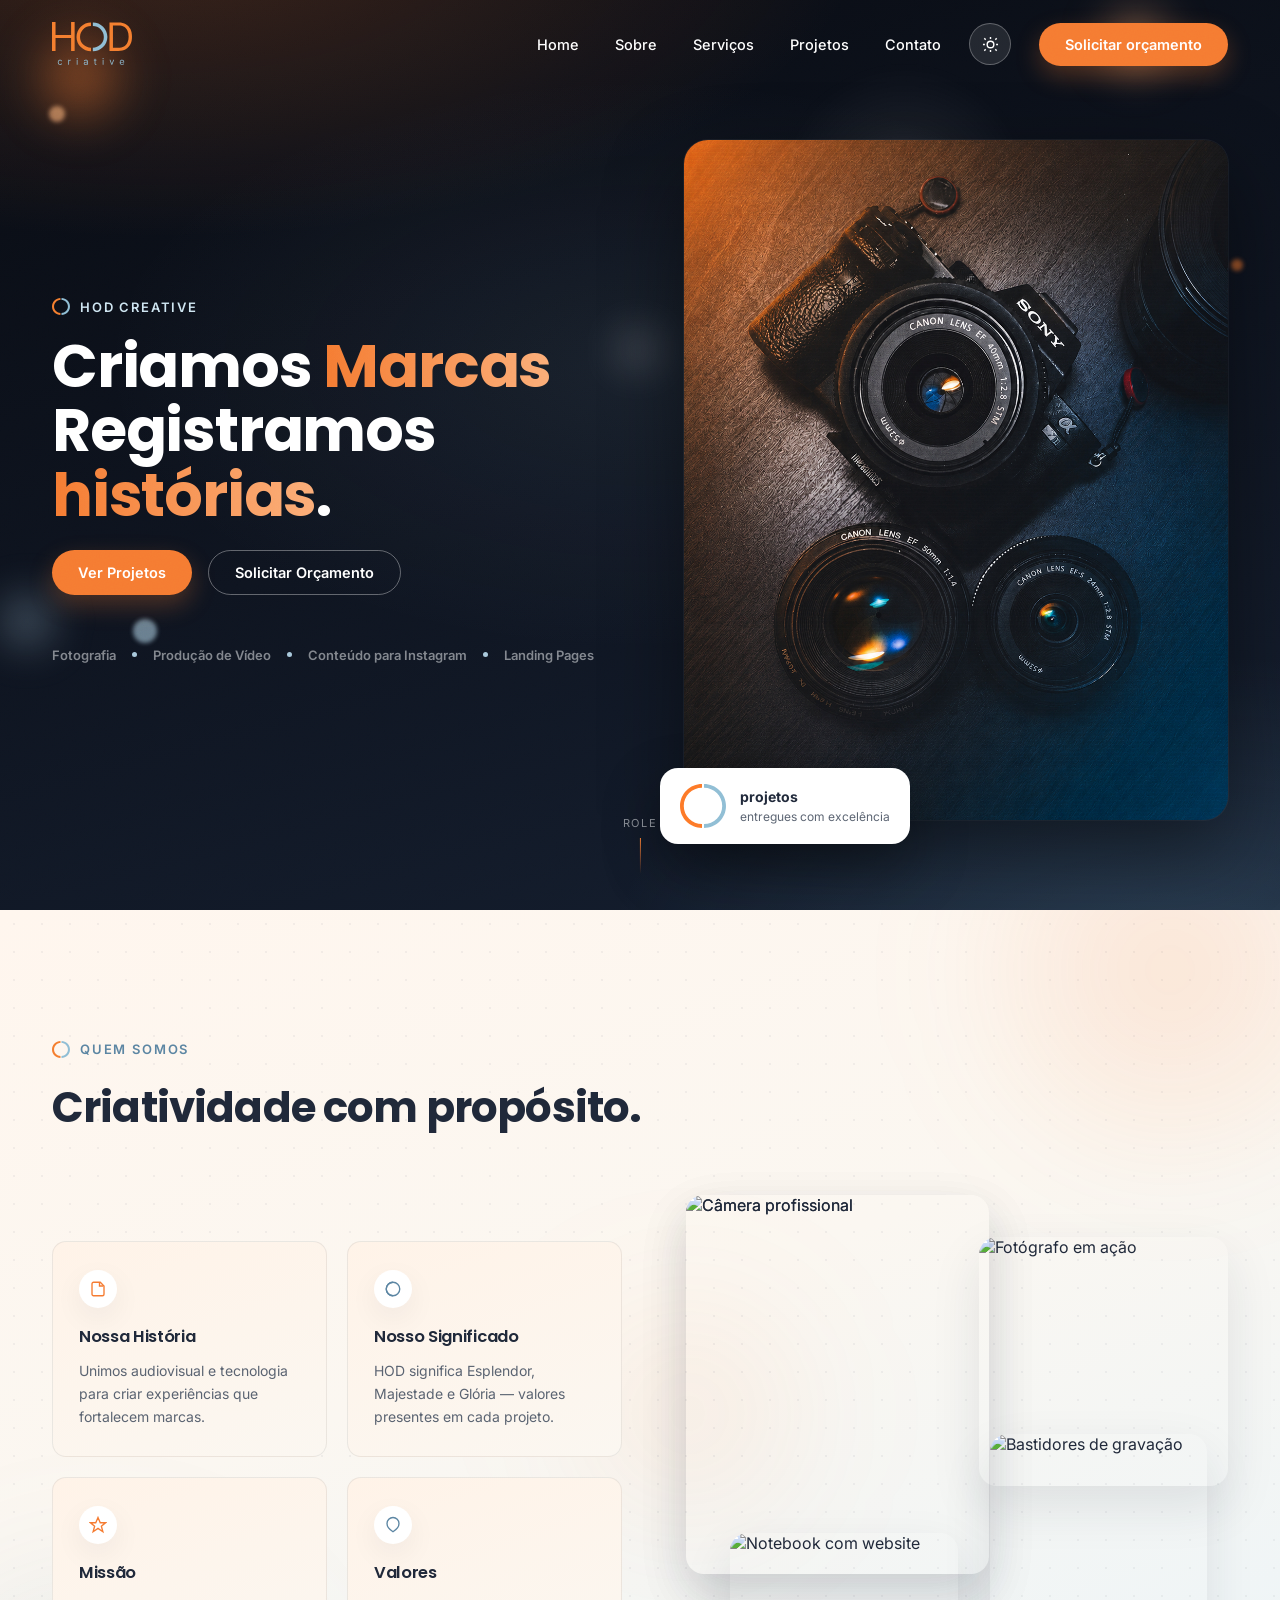
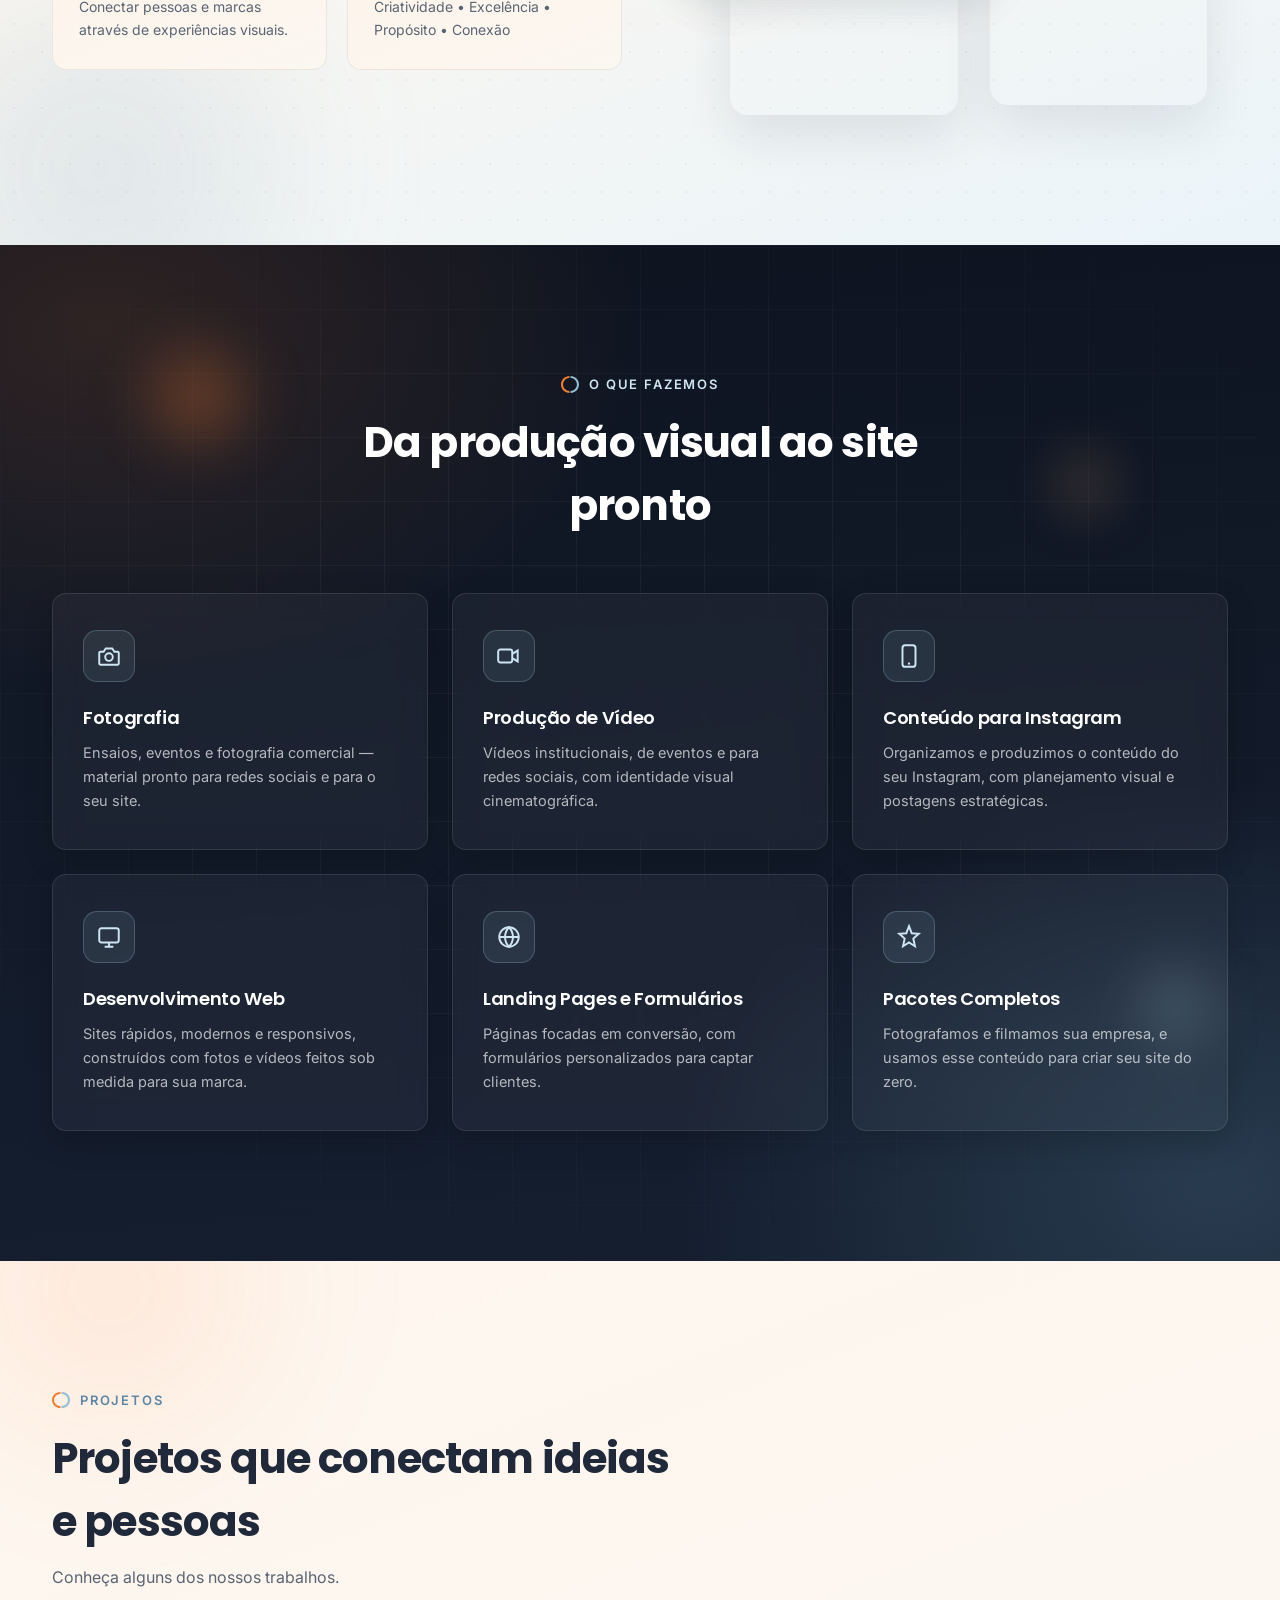
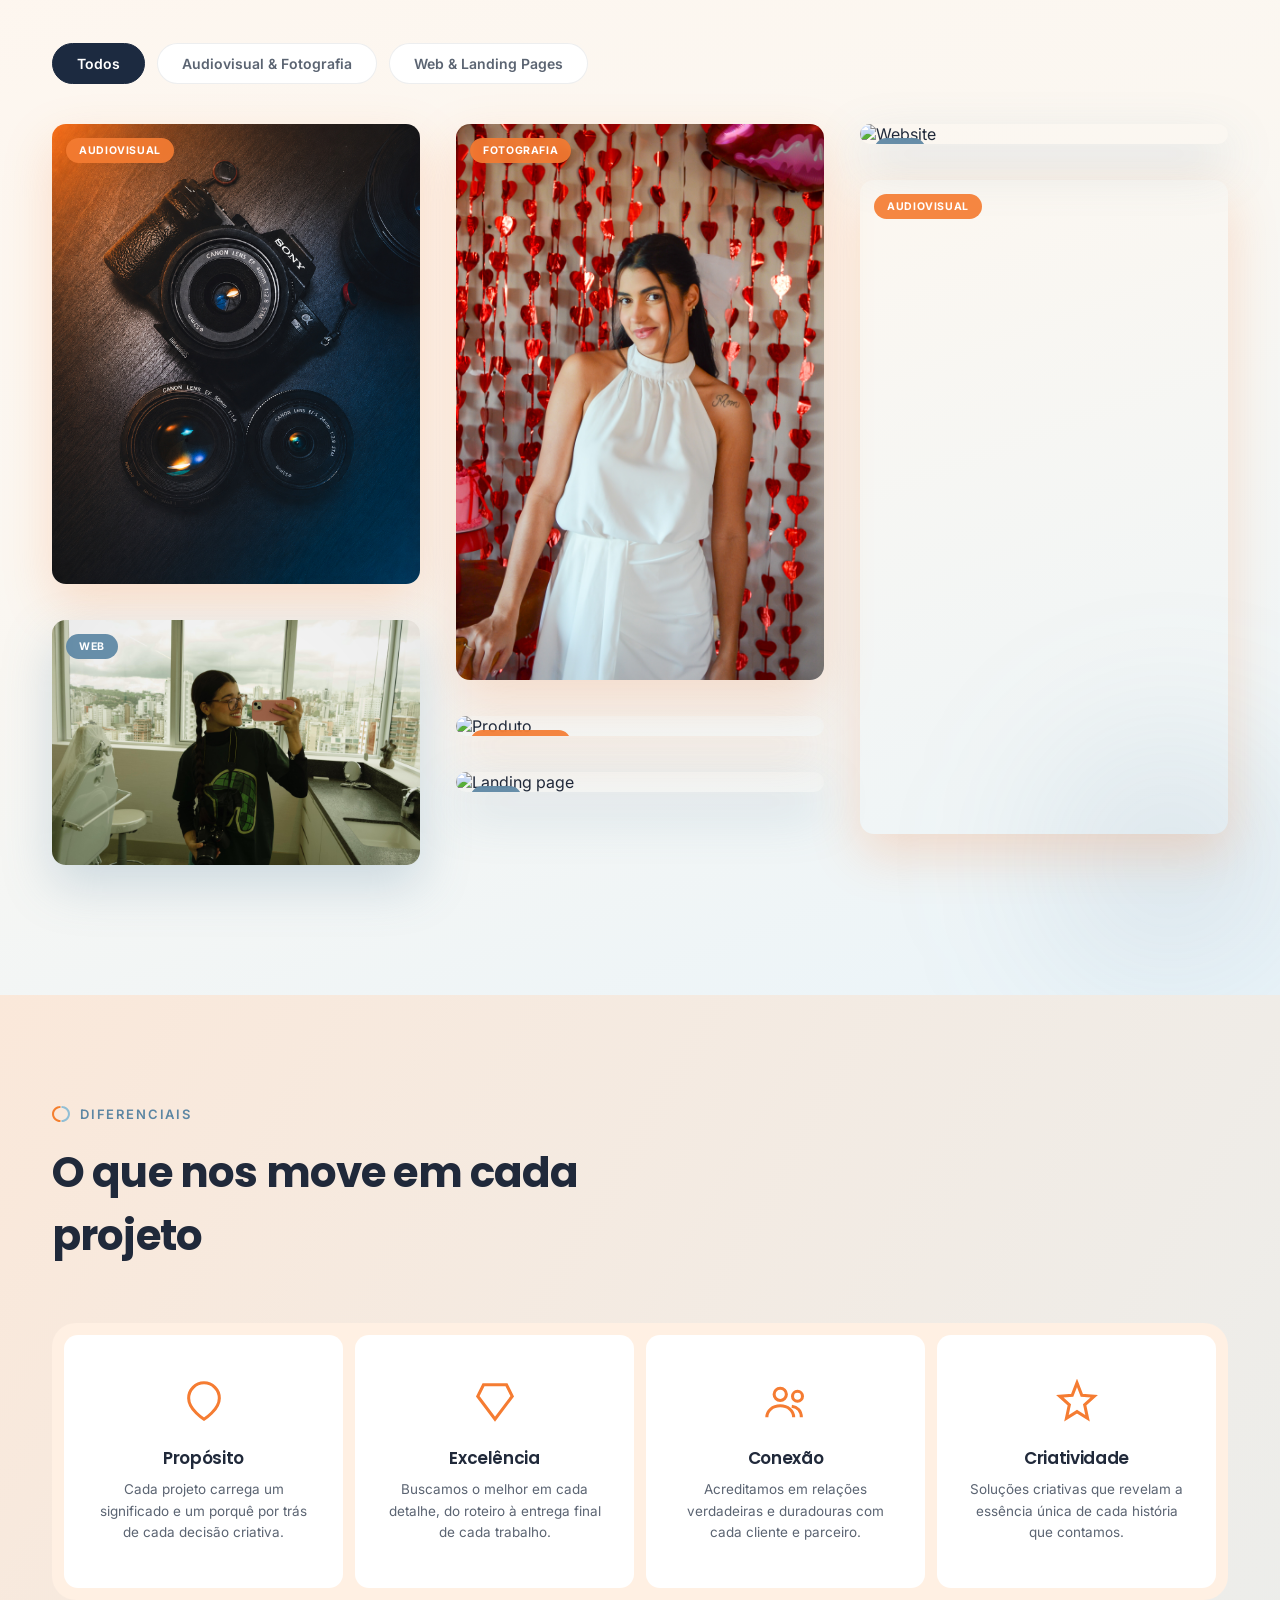
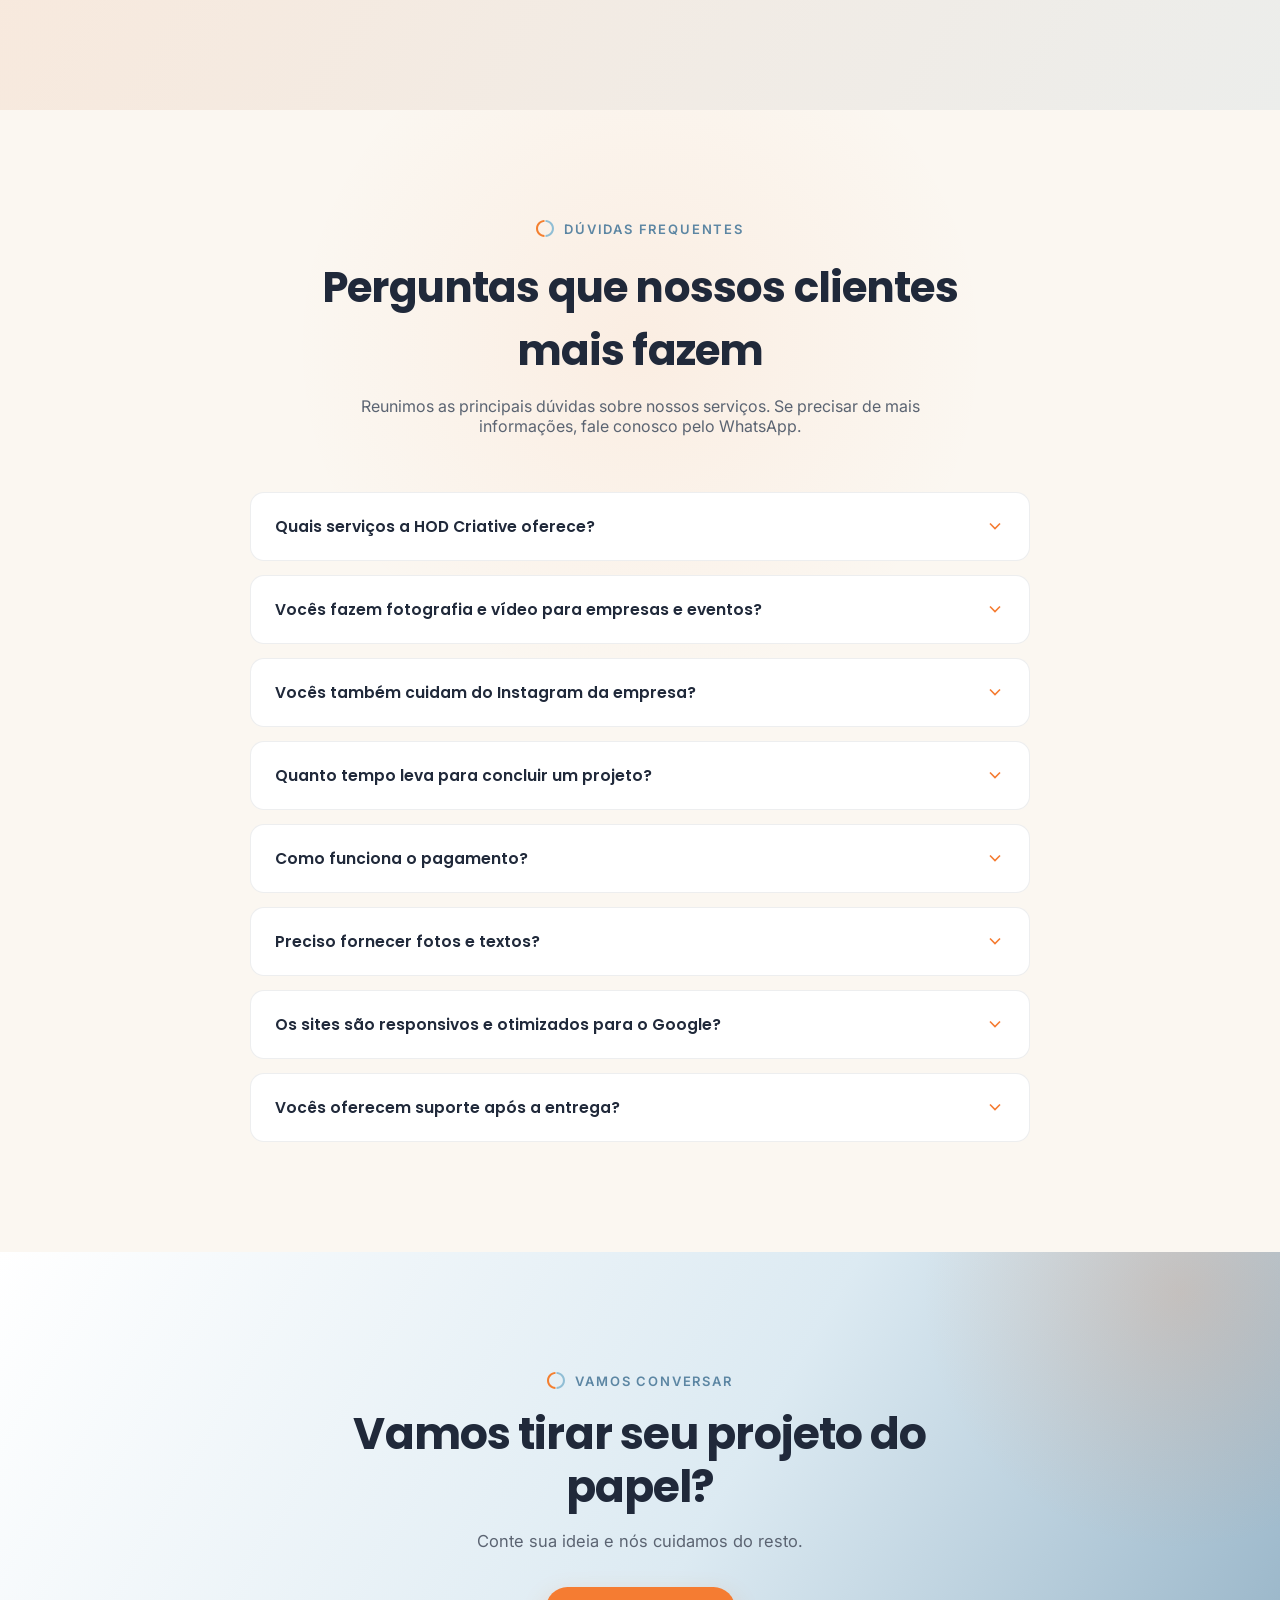
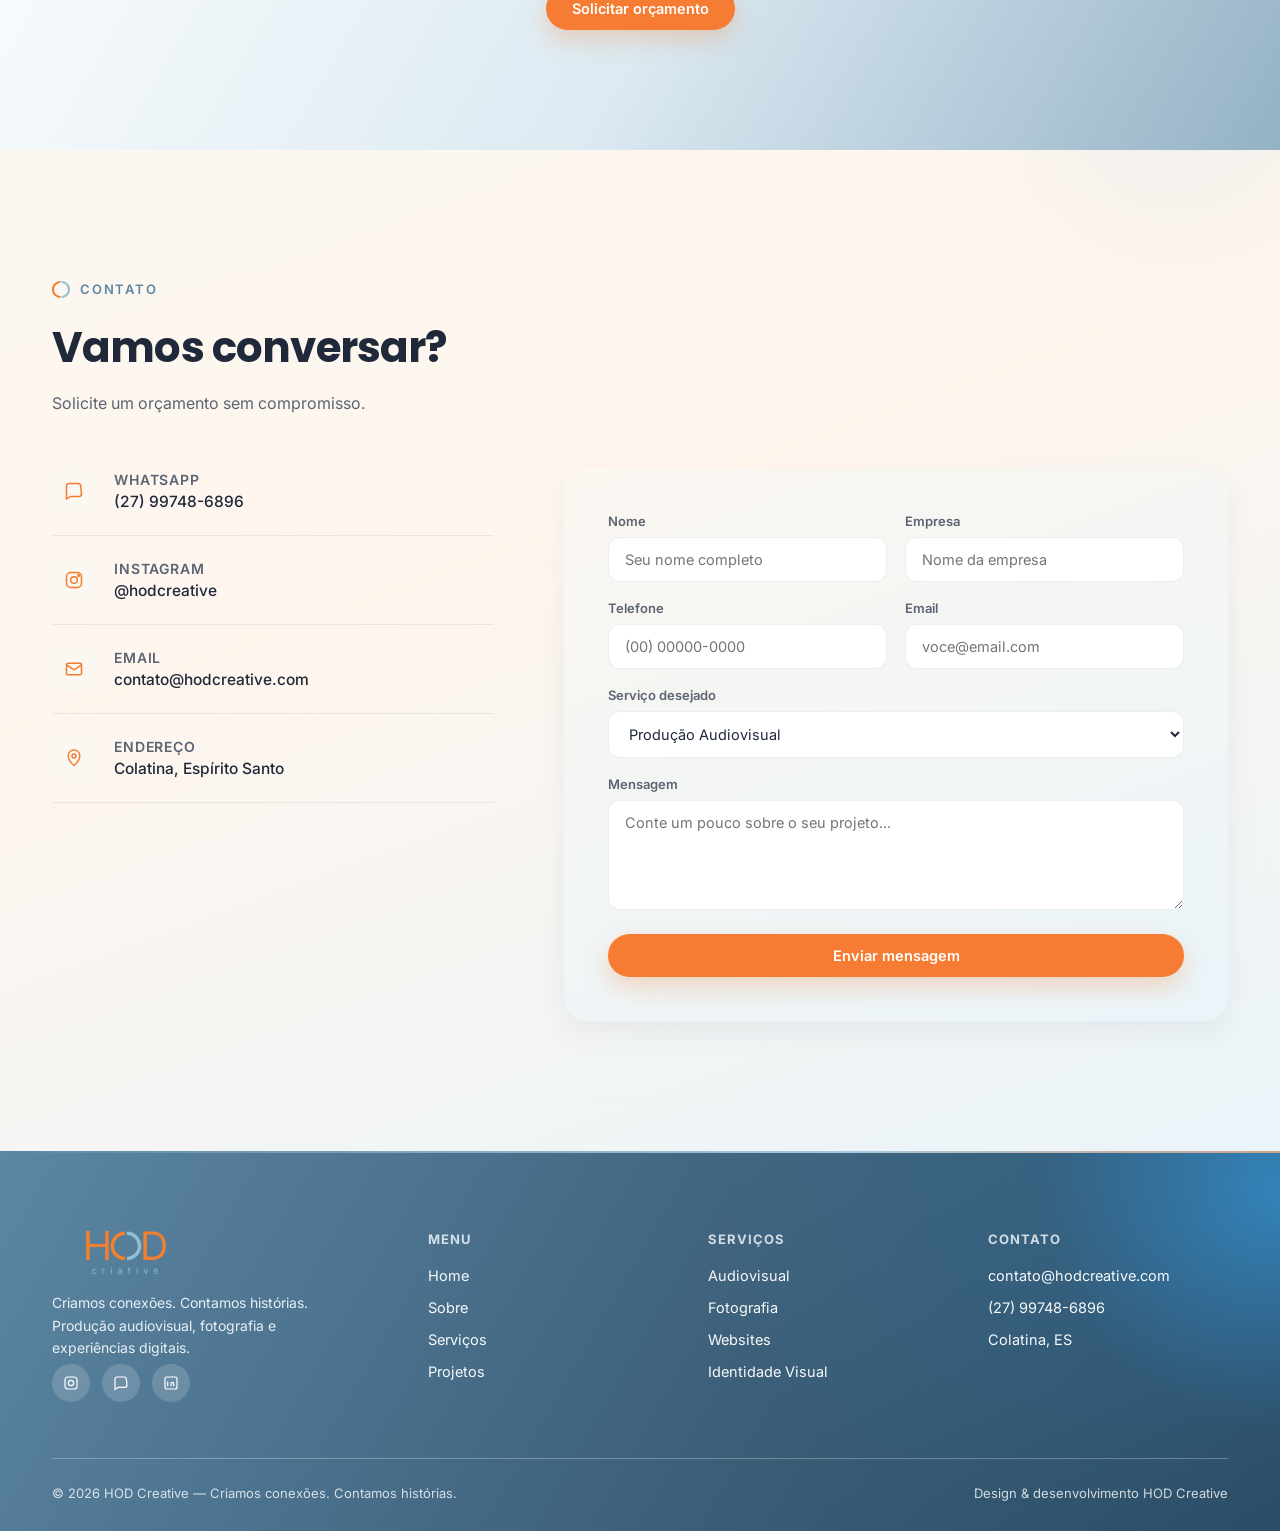
==== index.html @ 474944af "Adicionando link personalizado4" ====
<!DOCTYPE html>
<html lang="pt-BR">
<head>
<meta charset="UTF-8">
<meta name="viewport" content="width=device-width, initial-scale=1.0">

<!-- Open Graph / Preview para redes sociais -->
<meta property="og:type" content="website">
<meta property="og:url" content="https://fellipervieira.github.io/hodcriative/">
<meta property="og:title" content="HOD Creative — Criamos Marcas, Registramos Histórias">
<meta property="og:description" content="Fotografia, produção de vídeo, conteúdo para Instagram e criação de sites.">
<meta property="og:image" content="https://fellipervieira.github.io/hodcriative/IMG/og-images.jpg">
<meta property="og:image:width" content="1200">
<meta property="og:image:height" content="630">
<meta property="og:locale" content="pt_BR">

<!-- Twitter Card (opcional, mas ajuda em algumas plataformas) -->
<meta name="twitter:card" content="summary_large_image">
<meta name="twitter:title" content="HOD Creative — Criamos Marcas, Registramos Histórias">
<meta name="twitter:description" content="Fotografia, produção de vídeo, conteúdo para Instagram e criação de sites.">
<meta name="twitter:image" content="https://fellipervieira.github.io/hodcriative/IMG/og-images.jpg">


<title>HOD Creative</title>
<link rel="stylesheet" href="CSS/style.css">
<link rel="shortcut icon" href="IMG/icon.svg" type="image/x-icon">

<link rel="preconnect" href="https://fonts.googleapis.com">
<link rel="preconnect" href="https://fonts.gstatic.com" crossorigin>
<link href="https://fonts.googleapis.com/css2?family=Poppins:wght@400;500;600;700;800&family=Inter:wght@400;500;600&display=swap" rel="stylesheet">

<!-- Aplica o tema salvo (ou a preferência do sistema) ANTES da renderização,
     para evitar o "flash" de tema claro ao carregar a página. -->
<script>
    (function () {
        var saved = localStorage.getItem('hod-theme');
        var theme = saved || (window.matchMedia('(prefers-color-scheme: dark)').matches ? 'dark' : 'light');
        document.documentElement.setAttribute('data-theme', theme);
    })();
</script>

</head>
<body>

<!-- GRAIN / TEXTURA CINEMATOGRÁFICA GLOBAL -->
<div class="grain-overlay" aria-hidden="true"></div>

<!-- NAVBAR -->
<header id="siteHeader">
    <div class="wrap">

        <a href="#home" class="logo">
            <img src="IMG/Logo_2.svg" alt="HOD Creative">
        </a>

        <nav class="menu">
            <ul>
                <li><a class="nav-link" href="#home">Home</a></li>
                <li><a class="nav-link" href="#sobre">Sobre</a></li>
                <li><a class="nav-link" href="#servicos">Serviços</a></li>
                <li><a class="nav-link" href="#projetos">Projetos</a></li>
                <li><a class="nav-link" href="#contato">Contato</a></li>
            </ul>

            <button class="theme-toggle" id="themeToggle" aria-label="Alternar tema claro/escuro" title="Alternar tema">
                <svg class="icon-sun" viewBox="0 0 24 24" fill="none" stroke="currentColor" stroke-width="1.8">
                    <circle cx="12" cy="12" r="4.2"/>
                    <path d="M12 2.5v2.4M12 19.1v2.4M4.2 4.2l1.7 1.7M18.1 18.1l1.7 1.7M2.5 12h2.4M19.1 12h2.4M4.2 19.8l1.7-1.7M18.1 5.9l1.7-1.7"/>
                </svg>
                <svg class="icon-moon" viewBox="0 0 24 24" fill="none" stroke="currentColor" stroke-width="1.8">
                    <path d="M20 14.5A8.5 8.5 0 019.5 4a8.5 8.5 0 1010.5 10.5z"/>
                </svg>
            </button>

            <a href="#contato" class="btn btn-primary">Solicitar orçamento</a>
        </nav>

        <button class="burger" id="burgerBtn" aria-label="Abrir menu">
            <span></span><span></span><span></span>
        </button>

    </div>
</header>

<div class="mobile-panel" id="mobilePanel">
    <button class="close-btn" id="closeBtn">&times;</button>
    <a href="#home">Home</a>
    <a href="#sobre">Sobre</a>
    <a href="#servicos">Serviços</a>
    <a href="#projetos">Projetos</a>
    <a href="#contato">Contato</a>

    <button class="theme-toggle theme-toggle-mobile" id="themeToggleMobile" aria-label="Alternar tema claro/escuro">
        <svg class="icon-sun" viewBox="0 0 24 24" fill="none" stroke="currentColor" stroke-width="1.8">
            <circle cx="12" cy="12" r="4.2"/>
            <path d="M12 2.5v2.4M12 19.1v2.4M4.2 4.2l1.7 1.7M18.1 18.1l1.7 1.7M2.5 12h2.4M19.1 12h2.4M4.2 19.8l1.7-1.7M18.1 5.9l1.7-1.7"/>
        </svg>
        <svg class="icon-moon" viewBox="0 0 24 24" fill="none" stroke="currentColor" stroke-width="1.8">
            <path d="M20 14.5A8.5 8.5 0 019.5 4a8.5 8.5 0 1010.5 10.5z"/>
        </svg>
        <span>Tema</span>
    </button>

    <a href="#contato" class="btn btn-primary">Solicitar orçamento</a>
</div>

<!-- HERO -->
<section class="hero" id="home">

    <div class="hero-fx" id="heroFx" aria-hidden="true">
        <span class="hero-shape shape-a" data-depth="0.03"></span>
        <span class="hero-shape shape-b" data-depth="0.06"></span>
        <span class="hero-shape shape-c" data-depth="0.045"></span>

        <span class="bokeh bokeh-1" data-depth="0.02"></span>
        <span class="bokeh bokeh-2" data-depth="0.04"></span>
        <span class="bokeh bokeh-3" data-depth="0.015"></span>
        <span class="bokeh bokeh-4" data-depth="0.05"></span>
        <span class="bokeh bokeh-5" data-depth="0.03"></span>

        <span class="lens-flare"></span>
        <span class="light-sweep"></span>
    </div>

    <div class="wrap">

        <div class="hero-copy reveal">

            <span class="eyebrow">
             <img src="IMG/icon.svg" alt="" class="eyebrow-icon">
                HOD Creative
            </span>

                <h1>Criamos <span class="accent">Marcas</span><br>Registramos
                     <span class="accent">histórias</span>.
                </h1>
<!--
            <p class="lead">
                Sites • Conteúdo Digital • Foto • Vídeo
            </p>-->

            <div class="hero-actions">
                <a href="#projetos" class="btn btn-primary btn-magnetic">Ver Projetos</a>
                <a href="#contato" class="btn btn-outline btn-magnetic">Solicitar Orçamento</a>
            </div>
        <ul class="indicators">
                <li>Fotografia</li><li>Produção de Vídeo</li><li>Conteúdo para Instagram</li><li>Landing Pages</li>
            </ul>

        </div>

        <div class="hero-visual reveal" id="heroTilt">
        <!--    <div class="hero-blob" data-depth="0.02"></div>-->

            <div class="hero-imgbox" id="heroParallax" data-depth="0.05">
            <!--    <img src="https://images.unsplash.com/photo-1517841905240-472988babdf9?auto=format&fit=crop&w=1000&q=80" alt="Filmmaker gravando durante o pôr do sol">-->
                <img src="IMG/camera.jfif.jpeg" alt="Filmmaker gravando durante o pôr do sol">
                <div class="hero-imgbox-scan"></div>
            </div>

            <div class="hero-badge" data-depth="0.09">
                <img src="IMG/icon2.svg" alt="Ícone HOD" class="badge-icon">

                <div>
                    <b>projetos</b>
                    <span>entregues com excelência</span>
                </div>

            </div>
        </div>
    </div>

    <div class="scroll-cue"><span>Role</span>
        <div class="line"></div>
    </div>
</section>

<!-- SOBRE -->
<section class="about" id="sobre">
    <div class="about-bg" aria-hidden="true">
        <span class="glow glow-orange" data-depth="0.03"></span>
        <span class="glow glow-blue" data-depth="0.045"></span>
        <span class="glow glow-orange-2" data-depth="0.02"></span>
    </div>
    <div class="wrap">

        <div class="section-head reveal">
            <span class="eyebrow">
              <img src="IMG/icon.svg" alt="" class="eyebrow-icon">
                Quem Somos
            </span>
            <h2>Criatividade com propósito.</h2>
        </div>

        <div class="grid">
            <div class="about-cards">
                <div class="about-card reveal">

                    <div class="num">
                        <svg viewBox="0 0 24 24" fill="none" stroke="#F57C32" stroke-width="1.8">
                            <path d="M4 19V5a2 2 0 012-2h9l5 5v11a2 2 0 01-2 2H6a2 2 0 01-2-2z"/><path d="M14 3v5h5"/>
                        </svg>
                    </div>

                    <h4>Nossa História</h4>
                    <p>Unimos audiovisual e tecnologia para criar experiências que fortalecem marcas.</p>
                </div>

                    <div class="about-card reveal">

                        <div class="num">
                            <svg viewBox="0 0 24 24" fill="none" stroke="#5C86A3" stroke-width="1.8">
                                <circle cx="12" cy="12" r="9"/>
                                <path d="M12 3a9 9 0 000 18"/>
                            </svg>
                        </div>

                        <h4>Nosso Significado</h4>
                        <p>HOD significa Esplendor, Majestade e Glória — valores presentes em cada projeto.</p>
                    </div>

                    <div class="about-card reveal">

                        <div class="num">
                            <svg viewBox="0 0 24 24" fill="none" stroke="#F57C32" stroke-width="1.8">
                                <path d="M12 2l3 7h7l-5.5 4.5L18.5 21 12 16.5 5.5 21l2-7.5L2 9h7z"/>
                            </svg>
                        </div>

                        <h4>Missão</h4>
                        <p>Conectar pessoas e marcas através de experiências visuais.</p>
                    </div>

                <div class="about-card reveal">

                    <div class="num">
                        <svg viewBox="0 0 24 24" fill="none" stroke="#5C86A3" stroke-width="1.8">
                            <path d="M12 21s-8-5-8-11a8 8 0 0116 0c0 6-8 11-8 11z"/>
                        </svg>
                    </div>

                    <h4>Valores</h4>
                    <!--<ul>
                        <li>Criatividade</li>
                        <li>Excelência</li>
                        <li>Conexão</li>
                        <li>Propósito</li>
                    </ul>-->
                    <p class="lead">
                        Criatividade • Excelência • Propósito • Conexão
                    </p>
                </div>
            </div>

            <div class="about-visual reveal" id="aboutTilt">
                <div class="stack-img s1"><img src="https://images.unsplash.com/photo-1500530855697-b586d89ba3ee?auto=format&fit=crop&w=700&q=80" alt="Câmera profissional"></div>
                <div class="stack-img s1"><img src="https://images.unsplash.com/photo-1500530855697-b586d89ba3ee?auto=format&fit=crop&w=700&q=80" alt="Câmera profissional"></div>
                <div class="stack-img s2"><img src="https://images.unsplash.com/photo-1493863641943-9b68992a8d07?auto=format&fit=crop&w=600&q=80" alt="Fotógrafo em ação"></div>
                <div class="stack-img s3"><img src="https://images.unsplash.com/photo-1498050108023-c5249f4df085?auto=format&fit=crop&w=600&q=80" alt="Notebook com website"></div>
                <div class="stack-img s4"><img src="https://images.unsplash.com/photo-1499750310107-5fef28a66643?auto=format&fit=crop&w=600&q=80" alt="Bastidores de gravação"></div>
            </div>

        </div>

    </div>
</section>

<!-- SERVIÇOS -->
<section class="services" id="servicos">
    <div class="services-bg" aria-hidden="true">
        <span class="bokeh bokeh-s1"></span>
        <span class="bokeh bokeh-s2"></span>
        <span class="bokeh bokeh-s3"></span>
        <span class="services-grid-lines"></span>
    </div>
    <div class="wrap">
 
        <div class="section-head center reveal" style="margin-left:auto;margin-right:auto;">
            <span class="eyebrow" style="justify-content:center;width:100%;">
                <img src="IMG/icon.svg" alt="" class="eyebrow-icon">
                O que fazemos
            </span>
            <h2>Da produção visual ao site pronto</h2>
        </div>
 
        <div class="services-grid">
 
            <div class="service-card reveal">
                <div class="service-icon">
                    <svg viewBox="0 0 24 24" fill="none" stroke-width="1.8">
                        <path d="M4 8h3l2-3h6l2 3h3a1 1 0 011 1v10a1 1 0 01-1 1H4a1 1 0 01-1-1V9a1 1 0 011-1z"/>
                        <circle cx="12" cy="13" r="3.5"/>
                    </svg>
                </div>
                <h4>Fotografia</h4>
                <p>Ensaios, eventos e fotografia comercial — material pronto para redes sociais e para o seu site.</p>
            </div>
 
            <div class="service-card reveal">
                <div class="service-icon">
                    <svg viewBox="0 0 24 24" fill="none" stroke-width="1.8">
                        <path d="M15 10l5-3v10l-5-3"/>
                        <rect x="2" y="6" width="13" height="12" rx="2"/>
                        </svg>
                    </div>
                    <h4>Produção de Vídeo</h4>
                    <p>Vídeos institucionais, de eventos e para redes sociais, com identidade visual cinematográfica.</p>
                </div>
 
            <div class="service-card reveal">
 
                <div class="service-icon">
                    <svg viewBox="0 0 24 24" fill="none" stroke-width="1.8">
                        <rect x="6" y="2" width="12" height="20" rx="2.5"/>
                        <path d="M11 19h2"/>
                    </svg>
                </div>
                <h4>Conteúdo para Instagram</h4>
                <p>Organizamos e produzimos o conteúdo do seu Instagram, com planejamento visual e postagens estratégicas.</p>
            </div>
 
            <div class="service-card reveal">
 
                <div class="service-icon">
                    <svg viewBox="0 0 24 24" fill="none" stroke-width="1.8">
                        <rect x="3" y="4" width="18" height="13" rx="2"/>
                        <path d="M8 21h8M12 17v4"/>
                    </svg>
                </div>
                <h4>Desenvolvimento Web</h4>
                <p>Sites rápidos, modernos e responsivos, construídos com fotos e vídeos feitos sob medida para sua marca.</p>
            </div>
 
            <div class="service-card reveal">
 
                <div class="service-icon">
                    <svg viewBox="0 0 24 24" fill="none" stroke-width="1.8">
                        <circle cx="12" cy="12" r="9"/>
                        <path d="M3 12h18M12 3a13 13 0 010 18 13 13 0 010-18z"/>
                    </svg>
                </div>
                <h4>Landing Pages e Formulários</h4>
                <p>Páginas focadas em conversão, com formulários personalizados para captar clientes.</p>
            </div>
 
            <div class="service-card reveal">
 
                <div class="service-icon">
                    <svg viewBox="0 0 24 24" fill="none" stroke-width="1.8">
                        <path d="M12 2l2.5 6.5L21 9l-5 4.5 1.5 7L12 17l-5.5 3.5L8 13.5 3 9l6.5-.5z"/>
                    </svg>
                </div>
                <h4>Pacotes Completos</h4>
                <p>Fotografamos e filmamos sua empresa, e usamos esse conteúdo para criar seu site do zero.</p>
            </div>
 
        </div>
 
    </div>
</section>

<!-- PROJETOS -->
<section class="projects" id="projetos">
    <div class="projects-bg" aria-hidden="true">
        <span class="glow-a" data-depth="0.025"></span>
        <span class="glow-b" data-depth="0.035"></span>
        <span class="projects-spotlight"></span>
    </div>
    <div class="wrap">

        <div class="section-head reveal">

            <span class="eyebrow">
             <img src="IMG/icon.svg" alt="" class="eyebrow-icon">
                Projetos
            </span>
            <h2>Projetos que conectam ideias e pessoas</h2>
            <p class="sub">Conheça alguns dos nossos trabalhos.</p>
        </div>

        <div class="filter-tabs reveal">
            <button class="filter-btn active" data-filter="all">Todos</button>
            <button class="filter-btn" data-filter="audiovisual">Audiovisual &amp; Fotografia</button>
            <button class="filter-btn" data-filter="web">Web &amp; Landing Pages</button>
        </div>

        <div class="masonry">

            <div class="proj-item reveal" data-category="audiovisual">
                <span class="cat-badge">Audiovisual</span>
                <img src="IMG/camera.jfif.jpeg" alt="Projeto audiovisual">

                <div class="play-btn">
                    <svg viewBox="0 0 24 24">
                        <path d="M8 5v14l11-7z"/>
                    </svg>
                </div>

                <div class="overlay">
                    <span class="tag">Vídeo</span>
                    <h5>Campanha Institucional — Grão Café</h5>
                    <a class="view-btn" href="#">Ver Projeto</a>
                </div>

            </div>

            <div class="proj-item reveal" data-category="audiovisual">
                <span class="cat-badge">Fotografia</span>
                <img src="IMG/isabel.jpeg" alt="Ensaio fotográfico">

                <div class="overlay">
                    <span class="tag">Fotografia</span>
                    <h5>Celebração — Chá de Lingerie</h5>
                    <a class="view-btn" href="lingerie.html">Ver Projeto</a>
                </div>

            </div>

            <div class="proj-item reveal" data-category="web">
                <span class="cat-badge">Web</span>
                <img src="https://images.unsplash.com/photo-1467232004584-a241de8bcf5d?auto=format&fit=crop&w=700&q=80" alt="Website">

                <div class="overlay">
                    <span class="tag">Website</span>
                    <h5>E-commerce — Nortte</h5>
                    <a class="view-btn" href="#">Ver Projeto</a>
                </div>

            </div>

            <div class="proj-item reveal" data-category="audiovisual">
                <span class="cat-badge">Audiovisual</span>

                <div class="video-wrapper crop" style="--ratio:177.78%">
                    <iframe
                        src="https://player.vimeo.com/video/1210460277?background=1&autoplay=1&loop=1&muted=1&byline=0&title=0&transparent=0"
                        frameborder="0"
                        allow="autoplay; fullscreen; picture-in-picture"
                        loading="lazy"
                        title="video3">
                    </iframe>
                </div>

                <div class="play-btn">
                    <svg viewBox="0 0 24 24">
                        <path d="M8 5v14l11-7z"/>
                    </svg>
                </div>

                <div class="overlay">
                    <span class="tag">Capitções</span>
                    <h5>Casamentos — Vídeos &amp; Fotos</h5>
                    <a class="view-btn" href="casamentos.html">Ver Projeto</a>
                </div>
            </div>

            <div class="proj-item reveal" data-category="web">
                <span class="cat-badge">Web</span>
                <img src="IMG/madu.jpeg" alt="Portfólio">

                <div class="overlay">
                    <span class="tag">Portfólio</span>
                    <h5>Portfólio — Madu</h5>
                    <a class="view-btn" href="https://madufbonifacio.netlify.app/">Ver Projeto</a>
                </div>

            </div>

            <div class="proj-item reveal" data-category="audiovisual">
                <span class="cat-badge">Fotografia</span>
                <img src="IMG/formatura/formatura.jpeg" alt="Produto">

                <div class="overlay">
                    <span class="tag">Fotografia</span>
                    <h5>Formaturas</h5>
                    <a class="view-btn" href="formaturas.html">Ver Projeto</a>
                </div>

            </div>

            <div class="proj-item reveal" data-category="web">
                <span class="cat-badge">Web</span>
                <img src="https://images.unsplash.com/photo-1460925895917-afdab827c52f?auto=format&fit=crop&w=700&q=80" alt="Landing page">

                <div class="overlay">
                    <span class="tag">Landing Page</span>
                    <h5>LPMotos — Site Oficial</h5>
                    <a class="view-btn" href="https://fellipervieira.github.io/portfolio_lp/">Ver Projeto</a>
                </div>

            </div>

        </div>
    </div>

</section>

<!-- DIFERENCIAIS -->
<section class="diff">
    <div class="diff-bg" aria-hidden="true"></div>
    <div class="wrap">

        <div class="section-head reveal">

            <span class="eyebrow">
             <img src="IMG/icon.svg" alt="" class="eyebrow-icon">
                Diferenciais
            </span>
            <h2>O que nos move em cada projeto</h2>

        </div>

        <div class="diff-grid reveal">

            <div class="diff-card">
                <div class="diff-icon">
                    <svg viewBox="0 0 24 24" fill="none" stroke-width="1.6">
                        <path d="M12 21s-8-5-8-11a8 8 0 0116 0c0 6-8 11-8 11z"/>
                    </svg>
                </div>

                <h4>Propósito</h4>
                <p>Cada projeto carrega um significado e um porquê por trás de cada decisão criativa.</p>
            </div>

            <div class="diff-card">

                <div class="diff-icon">
                    <svg viewBox="0 0 24 24" fill="none" stroke-width="1.6">
                        <path d="M6 3h12l3 6-9 12L3 9z"/>
                    </svg>
                </div>

                <h4>Excelência</h4>
                <p>Buscamos o melhor em cada detalhe, do roteiro à entrega final de cada trabalho.</p>
            </div>

            <div class="diff-card">
                <div class="diff-icon"><svg viewBox="0 0 24 24" fill="none" stroke-width="1.6">
                        <circle cx="9" cy="8" r="3.2"/><path d="M2 20c0-3.5 3-6 7-6s7 2.5 7 6"/>
                        <circle cx="18" cy="9" r="2.6"/><path d="M15 14.2c2.8.4 5 2.4 5 5.8"/>
                    </svg>
                </div>

                <h4>Conexão</h4>
                <p>Acreditamos em relações verdadeiras e duradouras com cada cliente e parceiro.</p>
            </div>

            <div class="diff-card">

                <div class="diff-icon">
                    <svg viewBox="0 0 24 24" fill="none" stroke-width="1.6">
                        <path d="M12 2l2.5 6.5L21 9l-5 4.5 1.5 7L12 17l-5.5 3.5L8 13.5 3 9l6.5-.5z"/>
                    </svg>
                </div>

                <h4>Criatividade</h4>
                <p>Soluções criativas que revelam a essência única de cada história que contamos.</p>
            </div>

        </div>
    </div>

</section>

<!-- FAQ -->
<!-- FAQ -->
<section class="faq" id="faq">
    <div class="faq-bg" aria-hidden="true">
        <span class="glow-faq"></span>
    </div>

    <div class="wrap">

        <div class="section-head center reveal" style="margin-left:auto;margin-right:auto;">
            <span class="eyebrow" style="justify-content:center;width:100%;">
                <img src="IMG/icon.svg" alt="" class="eyebrow-icon">
                Dúvidas Frequentes
            </span>

            <h2>Perguntas que nossos clientes mais fazem</h2>

            <p class="sub">
                Reunimos as principais dúvidas sobre nossos serviços. Se precisar de mais informações, fale conosco pelo WhatsApp.
            </p>
        </div>

        <div class="faq-list reveal">

            <!-- 1 -->
            <div class="faq-item">
                <button class="faq-question" aria-expanded="false">
                    <span>Quais serviços a HOD Criative oferece?</span>

                    <svg class="faq-icon" viewBox="0 0 24 24" fill="none" stroke="currentColor" stroke-width="2">
                        <path d="M6 9l6 6 6-6"/>
                    </svg>
                </button>

                <div class="faq-answer">
                    <p>
                       Fotografia, produção de vídeo, conteúdo para Instagram e criação de sites e landing pages
                        — inclusive pacotes que unem tudo isso.
                    </p>
                </div>
            </div>

            <!-- 2 -->
            <div class="faq-item">
                <button class="faq-question" aria-expanded="false">
                    <span>Vocês fazem fotografia e vídeo para empresas e eventos?</span>

                    <svg class="faq-icon" viewBox="0 0 24 24" fill="none" stroke="currentColor" stroke-width="2">
                        <path d="M6 9l6 6 6-6"/>
                    </svg>
                </button>

                <div class="faq-answer">
                    <p>
                        Sim. Realizamos cobertura de eventos, ensaios, casamentos, aniversários, 
                        formaturas e também produzimos vídeos institucionais e conteúdos para redes sociais.
                    </p>
                </div>
            </div>

            <!-- 3 -->
            <div class="faq-item">
                <button class="faq-question" aria-expanded="false">
                    <span>Vocês também cuidam do Instagram da empresa?</span>

                    <svg class="faq-icon" viewBox="0 0 24 24" fill="none" stroke="currentColor" stroke-width="2">
                        <path d="M6 9l6 6 6-6"/>
                    </svg>
                </button>

                <div class="faq-answer">
                    <p>
                        Sim. Planejamos, produzimos e gerenciamos conteúdos para o Instagram da sua empresa.
                    </p>
                </div>
            </div>

            <!-- 4 -->
            <div class="faq-item">
                <button class="faq-question" aria-expanded="false">
                    <span>Quanto tempo leva para concluir um projeto?</span>

                    <svg class="faq-icon" viewBox="0 0 24 24" fill="none" stroke="currentColor" stroke-width="2">
                        <path d="M6 9l6 6 6-6"/>
                    </svg>
                </button>

                <div class="faq-answer">
                    <p>
                        O prazo depende do projeto. Sites costumam ser entregues entre 15 e 20 dias úteis.
                    </p>
                </div>
            </div>

            <!-- 5 -->
            <div class="faq-item">
                <button class="faq-question" aria-expanded="false">
                    <span>Como funciona o pagamento?</span>

                    <svg class="faq-icon" viewBox="0 0 24 24" fill="none" stroke="currentColor" stroke-width="2">
                        <path d="M6 9l6 6 6-6"/>
                    </svg>
                </button>

                <div class="faq-answer">
                    <p>
                        Normalmente trabalhamos com 50% de entrada para iniciar o projeto e o restante na entrega. Dependendo do serviço, 
                        também oferecemos opções de parcelamento. Aceitamos Pix, transferência bancária e cartão.
                    </p>
                </div>
            </div>

            <!-- 6 -->
            <div class="faq-item">
                <button class="faq-question" aria-expanded="false">
                    <span>Preciso fornecer fotos e textos?</span>

                    <svg class="faq-icon" viewBox="0 0 24 24" fill="none" stroke="currentColor" stroke-width="2">
                        <path d="M6 9l6 6 6-6"/>
                    </svg>
                </button>

                <div class="faq-answer">
                    <p>
                        Não precisa. Nos pacotes completos, nós mesmos fotografamos e filmamos sua empresa, e usamos esse material para construir o site.
                    </p>
                </div>
            </div>

            <!-- 7 -->
            <div class="faq-item">
                <button class="faq-question" aria-expanded="false">
                    <span>Os sites são responsivos e otimizados para o Google?</span>

                    <svg class="faq-icon" viewBox="0 0 24 24" fill="none" stroke="currentColor" stroke-width="2">
                        <path d="M6 9l6 6 6-6"/>
                    </svg>
                </button>

                <div class="faq-answer">
                    <p>
                        Sim. Todos os nossos sites são desenvolvidos para funcionar perfeitamente em celulares, tablets e computadores, 
                        além de seguirem boas práticas de desempenho e otimização para mecanismos de busca (SEO).
                    </p>
                </div>
            </div>

            <!-- 8 -->
            <div class="faq-item">
                <button class="faq-question" aria-expanded="false">
                    <span>Vocês oferecem suporte após a entrega?</span>

                    <svg class="faq-icon" viewBox="0 0 24 24" fill="none" stroke="currentColor" stroke-width="2">
                        <path d="M6 9l6 6 6-6"/>
                    </svg>
                </button>

                <div class="faq-answer">
                    <p>
                        Sim. Oferecemos suporte e manutenção após a entrega.
                    </p>
                </div>
            </div>

        </div>

    </div>
</section>

<!-- CTA -->
<section class="cta" id="ctaSection">

    <div class="cta-spotlight" id="ctaSpotlight" aria-hidden="true"></div>

    <div class="wrap reveal">

        <span class="eyebrow" style="justify-content:center;width:100%;">
            <img src="IMG/icon.svg" alt="" class="eyebrow-icon">
            Vamos conversar
        </span>
        <h2>Vamos tirar seu projeto do papel?</h2>
        <p>Conte sua ideia e nós cuidamos do resto.</p>
        <a href="#contato" class="btn btn-primary btn-magnetic">Solicitar orçamento</a>
    </div>

</section>

<!-- CONTATO -->
<section class="contact" id="contato">
    <div class="contact-bg" aria-hidden="true">
        <span class="glow-a" data-depth="0.03"></span>
        <span class="contact-spotlight"></span>
    </div>
    <div class="wrap">

        <div class="section-head reveal">

            <span class="eyebrow">
                <img src="IMG/icon.svg" alt="" class="eyebrow-icon">
                Contato
            </span>

            <h2>Vamos conversar?</h2>
            <p class="sub">Solicite um orçamento sem compromisso.</p>

        </div>

        <div class="grid">

            <div class="contact-info reveal">

                <div class="contact-info-item">

                    <div class="ic">
                        <svg viewBox="0 0 24 24" fill="none" stroke-width="1.8">
                            <path d="M21 15.5a3 3 0 01-3 3H8l-5 3V6a3 3 0 013-3h11a3 3 0 013 3z"/>
                        </svg>
                    </div>

                    <div>
                        <h5>WhatsApp</h5>
                        <p>(27) 99748-6896</p>
                    </div>

                </div>

                <div class="contact-info-item">

                    <div class="ic">
                        <svg viewBox="0 0 24 24" fill="none" stroke-width="1.8">
                            <rect x="3" y="3" width="18" height="18" rx="5"/>
                            <circle cx="12" cy="12" r="4"/>
                            <circle cx="17.5" cy="6.5" r="1"/>
                        </svg>
                    </div>

                    <div>
                        <h5>Instagram</h5>
                        <p>@hodcreative</p>
                    </div>

                </div>

                    <div class="contact-info-item">

                        <div class="ic">
                            <svg viewBox="0 0 24 24" fill="none" stroke-width="1.8">
                                <rect x="3" y="5" width="18" height="14" rx="2"/>
                                <path d="M3 7l9 6 9-6"/>
                            </svg>
                        </div>

                        <div>
                            <h5>Email</h5>
                            <p>contato@hodcreative.com</p>
                        </div>

                    </div>

                <div class="contact-info-item">

                    <div class="ic">
                        <svg viewBox="0 0 24 24" fill="none" stroke-width="1.8">
                            <path d="M12 21s7-6.5 7-11.5A7 7 0 005 9.5C5 14.5 12 21 12 21z"/>
                            <circle cx="12" cy="9.5" r="2.4"/>
                        </svg>
                    </div>

                    <div>
                        <h5>Endereço</h5>
                        <p>Colatina, Espírito Santo</p>
                    </div>
                </div>
            </div>

            <form class="form-card reveal" id="contactForm">
                <div class="form-row">

                    <div class="field">
                        <label>Nome</label>
                        <input type="text" name="nome" placeholder="Seu nome completo" required>
                    </div>

                    <div class="field">
                        <label>Empresa</label>
                        <input type="text" name="empresa" placeholder="Nome da empresa">
                    </div>

                </div>

                <div class="form-row">

                    <div class="field">
                        <label>Telefone</label>
                        <input type="tel" name="telefone" placeholder="(00) 00000-0000">
                    </div>

                    <div class="field">
                        <label>Email</label>
                        <input type="email" name="email" placeholder="voce@email.com" required>
                    </div>

                </div>

                <div class="form-row">

                    <div class="field full">
                        <label>Serviço desejado</label>
                        <select name="servico">
                            <option>Produção Audiovisual</option>
                            <option>Fotografia</option>
                            <option>Desenvolvimento Web</option>
                            <option>Landing Page</option>
                            <option>Identidade Visual</option>
                            <option>Conteúdo para Redes Sociais</option>
                        </select>
                    </div>

                </div>

                <div class="form-row">

                    <div class="field full">
                        <label>Mensagem</label>
                        <textarea name="mensagem" placeholder="Conte um pouco sobre o seu projeto..."></textarea>
                    </div>

                </div>

                <button class="btn btn-primary" type="submit">Enviar mensagem</button>
            </form>

        </div>

    </div>
</section>

<!-- FOOTER -->
<footer>
    <div class="wrap">

        <div class="footer-top">

            <div class="footer-brand">

                <a href="#home" class="logo">
                     <img src="IMG/Logo_2.svg" alt="HOD Creative">
                </a>

                <p>Criamos conexões. Contamos histórias. Produção audiovisual, fotografia e experiências digitais.</p>

                <div class="social-row">

                    <a href="#" aria-label="Instagram">
                        <svg viewBox="0 0 24 24" fill="none" stroke-width="1.8">
                            <rect x="3" y="3" width="18" height="18" rx="5"/>
                            <circle cx="12" cy="12" r="4"/>
                        </svg>
                    </a>

                    <a href="#" aria-label="WhatsApp">
                        <svg viewBox="0 0 24 24" fill="none" stroke-width="1.8">
                            <path d="M21 15.5a3 3 0 01-3 3H8l-5 3V6a3 3 0 013-3h11a3 3 0 013 3z"/>
                        </svg>
                    </a>

                    <a href="#" aria-label="LinkedIn">
                        <svg viewBox="0 0 24 24" fill="none" stroke-width="1.8">
                            <rect x="3" y="3" width="18" height="18" rx="3"/>
                            <path d="M7 10v7M7 7v.01M12 17v-4a2 2 0 014 0v4M12 13v4"/>
                        </svg>
                    </a>

                </div>

            </div>

            <div class="footer-col">

                <h5>Menu</h5>
                <ul>
                <li><a href="#home">Home</a></li>
                <li><a href="#sobre">Sobre</a></li>
                <li><a href="#servicos">Serviços</a></li>
                <li><a href="#projetos">Projetos</a></li>
                </ul>

            </div>

            <div class="footer-col">

                <h5>Serviços</h5>
                <ul>
                <li><a href="#servicos">Audiovisual</a></li>
                <li><a href="#servicos">Fotografia</a></li>
                <li><a href="#servicos">Websites</a></li>
                <li><a href="#servicos">Identidade Visual</a></li>
                </ul>

            </div>

            <div class="footer-col">

                <h5>Contato</h5>
                <ul>
                <li><a href="#contato">contato@hodcreative.com</a></li>
                <li><a href="#contato">(27) 99748-6896</a></li>
                <li><a href="#contato">Colatina, ES</a></li>
                </ul>

            </div>

        </div>

        <div class="footer-bottom">

        <p>© 2026 HOD Creative — Criamos conexões. Contamos histórias.</p>
        <p>Design &amp; desenvolvimento HOD Creative</p>

        </div>

    </div>

</footer>

<script src="JS/theme.js"></script>
<script src="JS/script.js"></script>

</body>
</html>
---- CSS/style.css ----
:root{
    --white:#ffffff;
    --off-white:#FBF7F1;
    --orange:#F57C32;
    --orange-soft:#FBAE79;
    --blue:#A9C9DC;
    --blue-deep:#5C86A3;
    --blue-soft:#CFE6F2;
    --ink:#20293A;
    --ink-soft:#5B6472;
    --line: rgba(32,41,58,0.08);
    --shadow-sm: 0 10px 30px rgba(32,41,58,0.06);
    --shadow-md: 0 20px 50px rgba(32,41,58,0.10);
    --shadow-lg: 0 30px 80px rgba(32,41,58,0.14);
    --radius: 24px;
    --radius-sm: 14px;
    --ease: cubic-bezier(.16,.84,.44,1);

    /* Paleta escura / cinematográfica usada nos fundos de destaque (Hero, Serviços) */
    --ink-950:#080B12;
    --ink-900:#0E1420;
    --ink-850:#151F30;
    --ink-800:#1C2A40;
    --on-dark:#F5F7FA;
    --on-dark-soft:rgba(245,247,250,0.7);
    --on-dark-faint:rgba(245,247,250,0.5);

    color-scheme: light;
    transition: background-color .4s var(--ease), color .4s var(--ease);
}

*{margin:0;padding:0;box-sizing:border-box;}

html{scroll-behavior:smooth;}

body{
    font-family:'Inter', sans-serif;
    color:var(--ink);
    /* Fundo claro deixou de ser branco puro: leve gradiente com toques da
       identidade (laranja e azul bem claros), mantendo o contraste do texto. */
    background:linear-gradient(180deg, #FFFDFB 0%, var(--off-white) 100%);
    overflow-x:hidden;
    -webkit-font-smoothing:antialiased;
    transition: background-color .5s var(--ease), color .5s var(--ease);
}

h1,h2,h3,h4{font-family:'Poppins', sans-serif;letter-spacing:-0.02em;}

a{text-decoration:none;color:inherit;}

ul{list-style:none;}

img{max-width:100%;display:block;}

button{font-family:inherit;cursor:pointer;border:none;background:none;}

section{position:relative;}

@media (prefers-reduced-motion: reduce){
    *{
        animation-duration:0.01ms !important;
        animation-iteration-count:1 !important;
        transition-duration:0.01ms !important;
        scroll-behavior:auto !important;
    }
}

.wrap{max-width:1240px;margin:0 auto;padding:0 32px;}

.eyebrow{
    display:inline-flex;
    align-items:center;
    gap:10px;
    font-size:13px;
    font-weight:600;
    letter-spacing:0.14em;
    text-transform:uppercase;
    color:var(--blue-deep);
    margin-bottom:18px;
}

.eyebrow .dot{
    width:16px;height:16px;border-radius:50%;
    background:conic-gradient(var(--blue) 0deg 180deg, var(--orange) 180deg 360deg);
    flex-shrink:0;
}

.eyebrow-icon{width:18px;height:18px;flex-shrink:0;object-fit:contain;display:block;}

/* ---------- TEXTURA DE GRAIN GLOBAL ----------
   Uma camada sutil de "grão de filme" sobre toda a página, reforçando a
   linguagem cinematográfica da marca sem comprometer a leitura do conteúdo. */
.grain-overlay{
    position:fixed;
    inset:0;
    z-index:9999;
    pointer-events:none;
    opacity:0.05;
    mix-blend-mode:overlay;
    background-image:url("data:image/svg+xml;utf8,<svg xmlns='http://www.w3.org/2000/svg' width='140' height='140'><filter id='n'><feTurbulence type='fractalNoise' baseFrequency='0.85' numOctaves='2' stitchTiles='stitch'/></filter><rect width='100%25' height='100%25' filter='url(%23n)'/></svg>");
    background-size:180px 180px;
    animation:grainShift 1s steps(6) infinite;
}

@keyframes grainShift{
    0%   { transform:translate(0,0); }
    20%  { transform:translate(-3%,-5%); }
    40%  { transform:translate(-6%,3%); }
    60%  { transform:translate(4%,-3%); }
    80%  { transform:translate(3%,5%); }
    100% { transform:translate(0,0); }
}

@media (prefers-reduced-motion: reduce){
    .grain-overlay{ animation:none; opacity:0.035; }
}

/* ---------- NAVBAR ---------- */
header{
    position:fixed;top:0;left:0;right:0;z-index:1000;
    padding:22px 0;
    transition:.5s var(--ease);
}

header .wrap{display:flex;align-items:center;justify-content:space-between;}

header.scrolled{
    background:rgba(255,255,255,0.78);
    backdrop-filter:blur(16px);
    -webkit-backdrop-filter:blur(16px);
    box-shadow:var(--shadow-sm);
    padding:14px 0;
}

.logo{display:flex;align-items:center;text-decoration:none;}
.logo img{max-height:45px;width:auto;transition:transform .35s var(--ease);}
.logo:hover img{transform:scale(1.05) rotate(-2deg);}

nav.menu{display:flex;align-items:center;gap:28px;}
nav.menu ul{display:flex;gap:36px;}

/* Por padrão o cabeçalho flutua sobre o Hero escuro, então o texto começa claro.
   Ao rolar, o fundo do header vira um vidro branco e o texto escurece. */
nav.menu a.nav-link{
    font-size:14.5px;font-weight:500;color:#fff;position:relative;
    padding:4px 0;transition:color .3s;
}
header.scrolled nav.menu a.nav-link{color:var(--ink);}

nav.menu a.nav-link::after{
    content:"";position:absolute;left:0;bottom:-2px;width:0;height:2px;
    background:var(--orange);transition:width .3s var(--ease);
}
nav.menu a.nav-link:hover{color:var(--orange);}
nav.menu a.nav-link:hover::after{width:100%;}

.btn{
    display:inline-flex;align-items:center;justify-content:center;gap:8px;
    padding:13px 26px;border-radius:100px;font-weight:600;font-size:14.5px;
    transition:transform .25s var(--ease), box-shadow .35s var(--ease),
        background .35s var(--ease), border-color .35s var(--ease), color .35s var(--ease);
    white-space:nowrap;position:relative;overflow:hidden;
}

/* Onda de brilho ao passar o mouse (shine sweep) */
.btn::after{
    content:"";position:absolute;top:0;left:-60%;width:40%;height:100%;
    background:linear-gradient(115deg, transparent, rgba(255,255,255,0.45), transparent);
    transform:skewX(-18deg);transition:left .65s var(--ease);pointer-events:none;
}
.btn:hover::after{left:130%;}

.btn-magnetic{transition:transform .25s var(--ease), box-shadow .35s var(--ease);}

.btn-primary{background:var(--orange);color:#fff;box-shadow:0 10px 24px rgba(245,124,50,0.28);}
.btn-primary:hover{transform:translateY(-2px);box-shadow:0 16px 32px rgba(245,124,50,0.36);}

.btn-outline{background:transparent;border:1.5px solid var(--line);color:var(--ink);}
.btn-outline:hover{border-color:var(--orange);color:var(--orange);transform:translateY(-2px);}

/* O botão outline só é usado dentro do Hero (agora escuro): precisa de contraste claro */
.hero .btn-outline{border-color:rgba(255,255,255,0.35);color:#fff;}
.hero .btn-outline:hover{border-color:var(--orange-soft);color:var(--orange-soft);}

.btn-ghost-light{
    background:rgba(255,255,255,0.18);border:1.5px solid rgba(255,255,255,0.5);
    color:#fff;backdrop-filter:blur(6px);
}
.btn-ghost-light:hover{background:rgba(255,255,255,0.3);transform:translateY(-2px);}

/* ---------- THEME TOGGLE ---------- */
.theme-toggle{
    width:42px;height:42px;border-radius:50%;
    display:flex;align-items:center;justify-content:center;flex-shrink:0;
    background:rgba(255,255,255,0.1);border:1.5px solid rgba(255,255,255,0.28);
    color:#fff;position:relative;transition:background .35s var(--ease), border-color .35s var(--ease), transform .3s var(--ease);
}
header.scrolled .theme-toggle{
    background:rgba(32,41,58,0.06);border-color:var(--line);color:var(--ink);
}
.theme-toggle:hover{transform:translateY(-2px) rotate(-8deg);border-color:var(--orange);color:var(--orange);}
.theme-toggle svg{width:19px;height:19px;position:absolute;transition:opacity .35s var(--ease), transform .5s var(--ease);}
.theme-toggle .icon-sun{opacity:1;transform:rotate(0deg) scale(1);}
.theme-toggle .icon-moon{opacity:0;transform:rotate(-60deg) scale(.4);}
html[data-theme="dark"] .theme-toggle .icon-sun{opacity:0;transform:rotate(60deg) scale(.4);}
html[data-theme="dark"] .theme-toggle .icon-moon{opacity:1;transform:rotate(0deg) scale(1);}

.theme-toggle-mobile{
    width:auto;height:auto;border-radius:100px;padding:10px 22px;gap:10px;
    background:var(--off-white);border:1.5px solid var(--line);color:var(--ink);
    flex-direction:row;
}
.theme-toggle-mobile svg{position:static;width:18px;height:18px;}
.theme-toggle-mobile .icon-sun, .theme-toggle-mobile .icon-moon{display:none;}
html[data-theme="light"] .theme-toggle-mobile .icon-sun{display:block;}
html[data-theme="dark"] .theme-toggle-mobile .icon-moon{display:block;}
.theme-toggle-mobile span{font-family:'Inter';font-size:15px;font-weight:600;}

.burger{display:none;flex-direction:column;gap:5px;width:26px;}
.burger span{height:2px;background:#fff;border-radius:2px;transition:.3s;}
header.scrolled .burger span{background:var(--ink);}

/* ---------- HERO ---------- */
.hero{
    min-height:100vh;display:flex;align-items:center;padding:140px 0 90px;
    background:
        radial-gradient(ellipse 90% 55% at 12% -8%, rgba(245,124,50,0.22), transparent 62%),
        radial-gradient(ellipse 75% 60% at 92% 108%, rgba(92,134,163,0.32), transparent 60%),
        radial-gradient(ellipse 60% 45% at 50% 40%, rgba(169,201,220,0.08), transparent 70%),
        linear-gradient(165deg, var(--ink-950) 0%, var(--ink-900) 52%, var(--ink-850) 100%);
    position:relative;overflow:hidden;color:var(--on-dark);
}

/* Camada de formas flutuantes usada no parallax multi-camada do hero */
.hero-fx{position:absolute;inset:-10% -5%;z-index:0;pointer-events:none;overflow:hidden;}

.hero-shape{position:absolute;border-radius:50%;filter:blur(2px);opacity:.6;animation:driftFloat 9s ease-in-out infinite;}
.shape-a{width:16px;height:16px;top:18%;left:8%;background:var(--orange-soft);animation-delay:0s;}
.shape-b{width:24px;height:24px;top:65%;left:14%;background:var(--blue);animation-delay:1.4s;}
.shape-c{width:12px;height:12px;top:32%;left:92%;background:var(--orange);animation-delay:2.6s;}

@keyframes driftFloat{
    0%,100% { transform:translateY(0) scale(1); }
    50%     { transform:translateY(-18px) scale(1.15); }
}

/* Bokeh: círculos de luz desfocada, referência direta às lentes de câmera —
   o "assinatura visual" do fundo do Hero e da seção de Serviços. */
.bokeh{
    position:absolute;border-radius:50%;pointer-events:none;filter:blur(20px);
    mix-blend-mode:screen;animation:bokehFloat 11s ease-in-out infinite;
}

@keyframes bokehFloat{
    0%,100% { transform:translateY(0) scale(1); opacity:.55; }
    50%     { transform:translateY(-26px) scale(1.12); opacity:.85; }
}

.bokeh-1{ width:120px; height:120px; top:10%;  left:6%;  background:radial-gradient(circle, rgba(245,124,50,.55), transparent 70%); animation-delay:0s; }
.bokeh-2{ width:70px;  height:70px;  top:62%;  left:4%;  background:radial-gradient(circle, rgba(169,201,220,.55), transparent 70%); animation-delay:1.8s; }
.bokeh-3{ width:160px; height:160px; top:66%;  left:78%; background:radial-gradient(circle, rgba(92,134,163,.5), transparent 70%);  animation-delay:3.2s; }
.bokeh-4{ width:90px;  height:90px;  top:8%;   left:82%; background:radial-gradient(circle, rgba(251,174,121,.55), transparent 70%); animation-delay:.9s; }
.bokeh-5{ width:50px;  height:50px;  top:38%;  left:48%; background:radial-gradient(circle, rgba(255,255,255,.4), transparent 70%);   animation-delay:2.4s; }

.lens-flare{
    position:absolute;top:14%;right:22%;width:260px;height:260px;border-radius:50%;
    background:radial-gradient(circle, rgba(255,255,255,.16) 0%, rgba(255,255,255,.05) 35%, transparent 70%);
    filter:blur(6px);animation:flarePulse 6s ease-in-out infinite;pointer-events:none;
}
@keyframes flarePulse{
    0%,100% { opacity:.5; transform:scale(1); }
    50%     { opacity:1;  transform:scale(1.15); }
}

/* Feixe de luz diagonal que varre o Hero lentamente, como um flash de estúdio */
.light-sweep{
    position:absolute;top:-40%;left:-30%;width:45%;height:180%;
    background:linear-gradient(100deg, transparent, rgba(255,255,255,.06) 45%, rgba(255,255,255,.1) 50%, rgba(255,255,255,.06) 55%, transparent);
    transform:translateX(-120%) rotate(8deg);
    animation:sweepMove 9s ease-in-out infinite;pointer-events:none;
}
@keyframes sweepMove{
    0%, 60%, 100% { transform:translateX(-120%) rotate(8deg); }
    80%           { transform:translateX(220%) rotate(8deg); }
}

@media (prefers-reduced-motion: reduce){
    .hero-shape, .bokeh, .lens-flare, .light-sweep{ animation:none; }
}

.hero .wrap{
    display:grid;grid-template-columns:1.05fr 1fr;gap:60px;align-items:center;
    position:relative;z-index:2;
}

.hero-copy .eyebrow{color:var(--blue-soft);}

.hero-copy h1{
    font-size:clamp(38px,5vw,60px);font-weight:700;line-height:1.08;
    color:#fff;margin-bottom:22px;
}

.hero-copy h1 .accent{
    color:var(--orange);display:inline-block;
    background:linear-gradient(90deg, var(--orange), var(--orange-soft), var(--orange));
    background-size:200% auto;-webkit-background-clip:text;background-clip:text;
    -webkit-text-fill-color:transparent;animation:shineText 6s linear infinite;
}
@keyframes shineText{
    0% { background-position:0% center; }
    100% { background-position:200% center; }
}

.hero-copy p.lead{
    font-size:17.5px;line-height:1.7;color:var(--on-dark-soft);
    max-width:480px;margin-bottom:36px;
}

.hero-actions{display:flex;gap:16px;margin-bottom:52px;flex-wrap:wrap;}

.indicators{display:flex;flex-wrap:wrap;gap:10px 0;}
.indicators li{font-size:13px;font-weight:600;color:var(--on-dark-faint);display:inline-flex;align-items:center;}
.indicators li:not(:last-child)::after{
    content:"";width:5px;height:5px;border-radius:50%;background:var(--blue);
    margin:0 16px;display:inline-block;
}

.hero-visual{position:relative;perspective:1200px;--tiltX:0deg;--tiltY:0deg;}

.hero-blob{
    position:absolute;width:120%;height:120%;top:-10%;left:-14%;
    background:var(--blue-deep);opacity:.4;
    border-radius:44% 56% 60% 40% / 50% 45% 55% 50%;
    z-index:0;animation:blobmove 14s var(--ease) infinite alternate;will-change:border-radius;
}
@keyframes blobmove{
    0%   { border-radius:44% 56% 60% 40% / 50% 45% 55% 50%; }
    100% { border-radius:58% 42% 40% 60% / 45% 55% 45% 55%; }
}

.hero-imgbox{
    position:relative;z-index:1;border-radius:var(--radius);overflow:hidden;
    box-shadow:0 30px 80px rgba(0,0,0,0.45), 0 0 0 1px rgba(255,255,255,0.06);
    aspect-ratio:4/5;transform-style:preserve-3d;
    transform:rotateX(var(--tiltX)) rotateY(var(--tiltY));
    transition:transform .25s var(--ease), box-shadow .4s var(--ease);will-change:transform;
}
.hero-imgbox img{width:100%;height:100%;object-fit:cover;transform:scale(1.06);transition:transform 1.2s var(--ease);}
.hero-imgbox:hover img{transform:scale(1.12);}

/* Linhas de varredura sutis sobre a imagem do Hero — textura de "monitor de vídeo" */
.hero-imgbox-scan{
    position:absolute;inset:0;pointer-events:none;mix-blend-mode:overlay;opacity:.5;
    background:repeating-linear-gradient(to bottom, rgba(255,255,255,0.08) 0px, rgba(255,255,255,0.08) 1px, transparent 1px, transparent 4px);
    animation:scanMove 7s linear infinite;
}
@keyframes scanMove{
    0%   { background-position-y:0; }
    100% { background-position-y:160px; }
}
@media (prefers-reduced-motion: reduce){ .hero-imgbox-scan{ animation:none; } }

.hero-badge{
    position:absolute;z-index:3;bottom:-24px;left:-24px;background:#fff;
    border-radius:18px;padding:16px 20px;box-shadow:0 24px 55px rgba(0,0,0,0.35);
    display:flex;align-items:center;gap:14px;animation:floaty 5s ease-in-out infinite;will-change:transform;
}
.badge-icon{width:clamp(36px, 5vw, 46px);height:auto;object-fit:contain;flex-shrink:0;animation:spinSlow 12s linear infinite;}
@keyframes spinSlow{ 0% { transform:rotate(0deg); } 100% { transform:rotate(360deg); } }
@keyframes floaty{ 0%,100% {transform:translateY(0);} 50% { transform:translateY(-10px); } }

.hero-badge .ring{
    width:44px;height:44px;border-radius:50%;
    background:conic-gradient(var(--blue) 0deg 180deg, var(--orange) 180deg 360deg);
    flex-shrink:0;
}
.hero-badge b{display:block;font-size:14px;color:var(--ink);}
.hero-badge span{font-size:12px;color:var(--ink-soft);}

.scroll-cue{
    position:absolute;left:50%;bottom:36px;transform:translateX(-50%);
    display:flex;flex-direction:column;align-items:center;gap:8px;
    font-size:11px;letter-spacing:.14em;text-transform:uppercase;
    color:var(--on-dark-faint);z-index:2;
}
.scroll-cue .line{width:1px;height:36px;background:linear-gradient(var(--orange), transparent);animation:scrolldown 2s infinite;}
@keyframes scrolldown{
    0%   {opacity:0;transform:scaleY(0);transform-origin:top;}
    50%  { opacity:1; transform:scaleY(1); transform-origin:top; }
    100% { opacity:0; transform:scaleY(1); transform-origin:bottom; }
}

/* ---------- REVEAL ---------- */
.reveal{opacity:0;transform:translateY(28px);transition:opacity .9s var(--ease), transform .9s var(--ease);}
.reveal.in{opacity:1;transform:translateY(0);}

/* Variação de entrada para cards de grade (leve escala + deslocamento) */
.about-card.reveal,.service-card.reveal,.diff-card.reveal{transform:translateY(24px) scale(.97);}
.about-card.reveal.in,.service-card.reveal.in,.diff-card.reveal.in{transform:translateY(0) scale(1);}

/* ---------- SECTION HEAD ---------- */
.section-head{max-width:640px;margin-bottom:56px;}
.section-head h2{font-size:clamp(30px,3.6vw,42px);font-weight:700;margin-bottom:14px;}
.section-head p.sub{font-size:16px;color:var(--ink-soft);}
.section-head.center{margin-left:auto;margin-right:auto;text-align:center;}

/* ---------- ABOUT ---------- */
.about{
    padding:130px 0;
    background:
        radial-gradient(circle, rgba(32,41,58,0.05) 1px, transparent 1.4px) 0 0/28px 28px,
        /* Gradiente suave com toques de laranja e azul da identidade, no lugar do branco puro */
        linear-gradient(160deg, #FFF6EE 0%, var(--off-white) 45%, #EAF4F9 100%);
    position:relative;overflow:hidden;
    transition:background-color .5s var(--ease);
}

/* Glows suaves de marca atrás do conteúdo — deixam o fundo claro mais "vivo"
   sem perder a legibilidade do texto. */
.about-bg{position:absolute;inset:0;z-index:0;pointer-events:none;overflow:hidden;}
.about-bg .glow{position:absolute;border-radius:50%;filter:blur(60px);animation:glowDrift 16s ease-in-out infinite alternate;will-change:transform;}
.about-bg .glow-orange{width:460px;height:460px;top:-160px;right:-120px;background:radial-gradient(circle, rgba(245,124,50,.16), transparent 70%);}
.about-bg .glow-blue{width:520px;height:520px;bottom:-200px;left:-160px;background:radial-gradient(circle, rgba(92,134,163,.16), transparent 70%);animation-delay:2s;}
.about-bg .glow-orange-2{
    width:300px;height:300px;top:40%;left:42%;
    background:radial-gradient(circle, rgba(245,124,50,.12), transparent 70%);
    filter:blur(70px);animation-delay:4s;
}
@keyframes glowDrift{
    0%   { transform:translate(0,0) scale(1); }
    100% { transform:translate(24px,-18px) scale(1.08); }
}
@media (prefers-reduced-motion: reduce){ .about-bg .glow{ animation:none; } }

.about .grid{display:grid;grid-template-columns:1fr 0.95fr;gap:64px;align-items:center;position:relative;z-index:1;}
.about-cards{display:grid;grid-template-columns:1fr 1fr;gap:20px;}

.about-card{
    /* Card levemente tingido de laranja claro em vez de off-white plano */
    background:linear-gradient(160deg, #FFF3E8 0%, var(--off-white) 100%);
    border-radius:var(--radius-sm);padding:28px 26px;border:1px solid var(--line);
    transition:transform .4s var(--ease), box-shadow .4s var(--ease), border-color .4s var(--ease), background .5s var(--ease);
}
.about-card:hover{box-shadow:0 16px 34px rgba(245,124,50,.16);transform:translateY(-4px);border-color:var(--orange);}

.about-card .num{
    width:38px;height:38px;border-radius:50%;background:#fff;box-shadow:var(--shadow-sm);
    display:flex;align-items:center;justify-content:center;margin-bottom:16px;
    transition:transform .45s var(--ease), background .5s var(--ease);
}
.about-card:hover .num{transform:rotate(-10deg) scale(1.08);}
.about-card .num svg{width:18px;height:18px;}

.about-card h4{font-size:16.5px;font-weight:600;margin-bottom:10px;}
.about-card p{font-size:14px;line-height:1.65;color:var(--ink-soft);}
.about-card ul{margin-top:2px;}
.about-card ul li{font-size:14px;color:var(--ink-soft);line-height:1.9;position:relative;padding-left:16px;}
.about-card ul li::before{
    content:"";position:absolute;left:0;top:9px;width:5px;height:5px;border-radius:50%;background:var(--orange);
}

.about-visual{position:relative;height:100%;min-height:520px;perspective:1400px;--tiltX:0deg;--tiltY:0deg;}
.stack-img{
    position:absolute;border-radius:18px;overflow:hidden;box-shadow:var(--shadow-md);
    transition:transform .5s var(--ease), box-shadow .5s var(--ease);
    transform:rotateX(var(--tiltX)) rotateY(var(--tiltY));will-change:transform;
}
.stack-img img{width:100%;height:100%;object-fit:cover;}
.stack-img:hover{
    transform:translateY(-8px) scale(1.02) rotateX(var(--tiltX)) rotateY(var(--tiltY));
    box-shadow:var(--shadow-lg);z-index:9 !important;
}
.s1{width:56%;top:0;left:0;aspect-ratio:4/5;z-index:2;}
.s2{width:46%;top:8%;right:0;aspect-ratio:1/1;z-index:1;}
.s3{width:42%;bottom:0;left:8%;aspect-ratio:5/4;z-index:3;}
.s4{width:40%;bottom:2%;right:4%;aspect-ratio:4/5;z-index:2;}

/* ---------- SERVICES ---------- */
.services{
    padding:130px 0;
    background:
        radial-gradient(ellipse 70% 60% at 8% 8%, rgba(245,124,50,0.14), transparent 60%),
        radial-gradient(ellipse 70% 65% at 95% 92%, rgba(92,134,163,0.28), transparent 60%),
        linear-gradient(175deg, var(--ink-900) 0%, var(--ink-850) 100%);
    color:var(--on-dark);overflow:hidden;
}
.services-bg{position:absolute;inset:0;z-index:0;pointer-events:none;overflow:hidden;}
.services-bg .bokeh{ filter:blur(26px); }
.bokeh-s1{ width:140px; height:140px; top:8%;  left:10%; background:radial-gradient(circle, rgba(245,124,50,.4), transparent 70%); animation-delay:.5s; }
.bokeh-s2{ width:100px; height:100px; top:70%; left:88%; background:radial-gradient(circle, rgba(169,201,220,.4), transparent 70%); animation-delay:2.1s; }
.bokeh-s3{ width:70px;  height:70px;  top:20%; left:82%; background:radial-gradient(circle, rgba(251,174,121,.4), transparent 70%); animation-delay:3.6s; }

/* Grade fina lembrando um storyboard / film-strip, referência direta ao trabalho audiovisual */
.services-grid-lines{
    position:absolute;inset:0;
    background-image:
        linear-gradient(rgba(255,255,255,0.045) 1px, transparent 1px),
        linear-gradient(90deg, rgba(255,255,255,0.045) 1px, transparent 1px);
    background-size:64px 64px;
    -webkit-mask-image:radial-gradient(ellipse 80% 70% at 50% 45%, #000 40%, transparent 85%);
    mask-image:radial-gradient(ellipse 80% 70% at 50% 45%, #000 40%, transparent 85%);
}

.services .section-head h2{ color:#fff; }
.services .section-head .eyebrow{ color:var(--blue-soft); }
.services .wrap{position:relative;z-index:1;}

.services-grid{display:grid;grid-template-columns:repeat(3,1fr);gap:24px;}
.service-card{
    background:rgba(245,247,250,0.045);border-radius:var(--radius-sm);padding:36px 30px;
    border:1.5px solid rgba(245,247,250,0.1);
    backdrop-filter:blur(14px);-webkit-backdrop-filter:blur(14px);
    box-shadow:0 10px 30px rgba(0,0,0,.18);transition:transform .4s var(--ease), border-color .4s var(--ease), background .4s var(--ease), box-shadow .4s var(--ease);
}
.service-card:hover{
    transform:translateY(-8px);border-color:var(--orange);background:rgba(245,247,250,0.07);
    box-shadow:0 24px 48px rgba(0,0,0,.28), 0 8px 24px rgba(245,124,50,.18);
}

.service-icon{
    width:52px;height:52px;border-radius:14px;background:rgba(169,201,220,0.1);
    border:1px solid rgba(169,201,220,.25);display:flex;align-items:center;justify-content:center;
    margin-bottom:22px;transition:transform .4s var(--ease), background .4s var(--ease), border-color .4s var(--ease);
}
.service-icon svg{width:26px;height:26px;stroke:var(--blue-soft);transition:stroke .4s var(--ease), transform .4s var(--ease);}
.service-card:hover .service-icon{background:rgba(245,124,50,.16);border-color:rgba(245,124,50,.4);transform:rotate(-8deg) scale(1.08);}
.service-card:hover .service-icon svg{stroke:var(--orange-soft);transform:scale(1.08);}

.service-card h4{font-size:18px;font-weight:600;margin-bottom:10px;color:#fff;}
.service-card p{font-size:14.5px;color:var(--on-dark-soft);line-height:1.65;}

/* ---------- PROJECTS ---------- */
.projects{
    padding:130px 0;
    background:linear-gradient(160deg, #FFF6EE 0%, var(--off-white) 50%, #EAF4F9 100%);
    position:relative;overflow:hidden;
    transition:background-color .5s var(--ease);
}

/* Camada de fundo com glows de marca + spotlight que segue o mouse */
.projects-bg{position:absolute;inset:0;z-index:0;pointer-events:none;overflow:hidden;}
.projects-bg .glow-a{
    position:absolute;width:420px;height:420px;top:-140px;left:-100px;border-radius:50%;
    filter:blur(70px);background:radial-gradient(circle, rgba(245,124,50,.14), transparent 70%);
    animation:glowDrift 18s ease-in-out infinite alternate;will-change:transform;
}
.projects-bg .glow-b{
    position:absolute;width:380px;height:380px;bottom:-120px;right:-80px;border-radius:50%;
    filter:blur(70px);background:radial-gradient(circle, rgba(92,134,163,.16), transparent 70%);
    animation:glowDrift 22s ease-in-out infinite alternate;animation-delay:3s;will-change:transform;
}
.projects-spotlight{
    position:absolute;inset:0;opacity:0;pointer-events:none;
    transition:opacity .4s var(--ease);
    background:radial-gradient(circle 300px at var(--spotX,50%) var(--spotY,50%), rgba(245,124,50,0.08), transparent 70%);
}
@media (prefers-reduced-motion: reduce){ .projects-bg .glow-a, .projects-bg .glow-b{ animation:none; } }

.projects .wrap{position:relative;z-index:1;}

/* Filtro de categorias */
.filter-tabs{display:flex;flex-wrap:wrap;gap:12px;margin-bottom:40px;}
.filter-btn{
    padding:11px 24px;border-radius:100px;border:1.5px solid var(--line);background:var(--white);
    font-family:'Inter', sans-serif;font-size:14px;font-weight:600;color:var(--ink-soft);
    cursor:pointer;transition:border-color .35s var(--ease), color .35s var(--ease), transform .35s var(--ease), background .35s var(--ease);
}
.filter-btn:hover{border-color:var(--orange);color:var(--orange);transform:translateY(-2px);}
.filter-btn.active{background:var(--ink-800);border-color:var(--ink-800);color:#fff;}
.filter-btn.active[data-filter="audiovisual"]{background:var(--orange);border-color:var(--orange);}
.filter-btn.active[data-filter="web"]{background:var(--blue-deep);border-color:var(--blue-deep);}

.masonry{position:relative;}
.proj-item{
    position:absolute;top:0;left:0;margin:0;border-radius:var(--radius-sm);overflow:hidden;
    box-shadow:var(--shadow-sm);cursor:pointer;visibility:hidden;--projParallax:0px;
    transition:opacity .35s var(--ease), transform .35s var(--ease), box-shadow .4s var(--ease), left .4s var(--ease), top .4s var(--ease);
    transform:translateY(var(--projParallax));will-change:transform;
}
.proj-item.filtered-out{display:none;}

/* Distinção visual por categoria — no modo claro mantém uma sombra discreta;
   o efeito "ambilight" (fita de LED) só aparece no tema escuro (ver bloco
   TEMA ESCURO mais abaixo). */
.proj-item[data-category="audiovisual"]{box-shadow:0 20px 50px rgba(245,124,50,0.22);}
.proj-item[data-category="web"]{box-shadow:0 20px 50px rgba(92,134,163,0.26);}

.proj-item .cat-badge{
    position:absolute;top:14px;left:14px;z-index:2;font-size:10.5px;font-weight:700;
    text-transform:uppercase;letter-spacing:.06em;padding:6px 13px;border-radius:100px;color:#fff;
    backdrop-filter:blur(4px);-webkit-backdrop-filter:blur(4px);
}
.proj-item[data-category="audiovisual"] .cat-badge{background:rgba(245,124,50,0.92);}
.proj-item[data-category="web"] .cat-badge{background:rgba(92,134,163,0.92);}

.proj-item img{width:100%;height:auto;display:block;transition:transform .7s var(--ease);}
.proj-item.video-card{aspect-ratio:4/3;background:var(--ink);}
.proj-item iframe{position:absolute;inset:0;width:100%;height:100%;border:0;pointer-events:none;}
.proj-item.video-card iframe{transform:scale(1.26);transform-origin:center;transition:transform .7s var(--ease);}

.proj-item .overlay{
    position:absolute;inset:0;
    background:linear-gradient(0deg, rgba(20,26,36,0.82) 0%, rgba(20,26,36,0.12) 55%, transparent 75%);
    opacity:0;transition:opacity .4s var(--ease);display:flex;flex-direction:column;justify-content:flex-end;padding:22px;
}
.proj-item:hover .overlay{opacity:1;}
.proj-item:hover img{transform:scale(1.08);}
.proj-item:hover.video-card iframe{transform:scale(1.34);}

.video-wrapper{position:relative;width:100%;overflow:hidden;}
/* A proporção agora vem de --ratio, definida inline em cada vídeo.
   66.66% se nada for informado (fallback). */
.video-wrapper::before{content:"";display:block;padding-top:var(--ratio, 66.66%);}
.video-wrapper iframe{position:absolute;inset:0;width:100%;height:100%;border:0;transition:transform .7s var(--ease);pointer-events:none;}
/* O scale(1.25) era só pra "esconder" a barra do player em modo background.
   Vira uma classe opcional, só pra quem precisar disso. */
.video-wrapper.crop iframe{transform:scale(1.25);}

.overlay .tag{font-size:11.5px;text-transform:uppercase;letter-spacing:.1em;color:var(--blue);font-weight:600;margin-bottom:6px;}
.overlay h5{color:#fff;font-size:17px;font-weight:600;margin-bottom:12px;}
.overlay .view-btn{
    display:inline-flex;align-items:center;gap:8px;background:#fff;color:var(--ink-950);font-size:13px;
    font-weight:600;padding:9px 18px;border-radius:100px;width:fit-content;
    transform:translateY(10px);opacity:0;transition:transform .4s var(--ease) .05s, opacity .4s var(--ease) .05s;
}
.proj-item:hover .view-btn{transform:translateY(0);opacity:1;}

.play-btn{
    position:absolute;top:50%;left:50%;transform:translate(-50%,-50%) scale(0.85);
    width:60px;height:60px;border-radius:50%;background:rgba(255,255,255,0.92);
    display:flex;align-items:center;justify-content:center;opacity:0;transition:transform .4s var(--ease), opacity .4s var(--ease);
}
.proj-item:hover .play-btn{opacity:1;transform:translate(-50%,-50%) scale(1);animation:pulseRing 1.4s var(--ease) infinite;}
@keyframes pulseRing{
    0% { box-shadow:0 0 0 0 rgba(255,255,255,.55); }
    100% { box-shadow:0 0 0 14px rgba(255,255,255,0); }
}
.play-btn svg{width:20px;height:20px;margin-left:3px;fill:var(--orange);}

/* ---------- DIFERENCIAIS ---------- */
.diff{padding:110px 0;background:var(--off-white);overflow:hidden;transition:background-color .5s var(--ease);}

/* Gradiente animado sutil ao fundo, reforça o "diferencial" da seção */
.diff-bg{
    position:absolute;inset:0;z-index:0;
    background:linear-gradient(120deg, rgba(245,124,50,.12), rgba(169,201,220,.2), rgba(245,124,50,.12));
    background-size:220% 220%;animation:gradientDrift 16s ease-in-out infinite;pointer-events:none;
}
@keyframes gradientDrift{
    0% { background-position:0% 50%; }
    50% { background-position:100% 50%; }
    100% { background-position:0% 50%; }
}
.diff .wrap{position:relative;z-index:1;}

.diff-grid{display:grid;grid-template-columns:repeat(4,1fr);gap:12px;padding:12px;background:#FFF0E3;border-radius:var(--radius);overflow:hidden;transition:background-color .5s var(--ease);}
.diff-card{
    background:var(--white);padding:44px 30px;text-align:center;position:relative;overflow:hidden;
    border-radius:var(--radius-sm);transition:transform .4s var(--ease), box-shadow .4s var(--ease), background-color .5s var(--ease);
}
.diff-card:hover{transform:translateY(-6px);box-shadow:var(--shadow-md);}
.diff-card::before{content:"";position:absolute;background:var(--orange);transition:width .5s ease;top:0;left:0;width:0;height:3px;}
.diff-card:hover::before{width:100%;}

.diff-icon{width:46px;height:46px;margin:0 auto 20px;transition:transform .5s var(--ease);}
.diff-card:hover .diff-icon{transform:rotate(12deg) scale(1.1);}
.diff-icon svg{width:100%;height:100%;stroke:var(--orange);}
.diff-card h4{font-size:17px;font-weight:600;margin-bottom:8px;}
.diff-card p{font-size:13.5px;color:var(--ink-soft);line-height:1.6;}

/* ---------- CTA ---------- */
.cta{
    padding:120px 0;
    background:linear-gradient(120deg, #ffffff 0%, #DCEAF2 55%, var(--blue-deep) 135%);
    text-align:center;position:relative;overflow:hidden;
    transition:background-color .5s var(--ease);
}
.cta::before{
    content:"";position:absolute;width:520px;height:520px;border-radius:50%;
    background:radial-gradient(circle, rgba(245,124,50,0.18), transparent 70%);
    top:-220px;right:-160px;animation:driftBlobSlow 10s ease-in-out infinite alternate;
}
@keyframes driftBlobSlow{
    0% { transform:translate(0,0) scale(1); }
    100% { transform:translate(-30px, 20px) scale(1.08); }
}

/* Spotlight que acompanha o cursor, reforçando a sensação interativa da seção */
.cta-spotlight{
    position:absolute;inset:0;z-index:0;opacity:0;transition:opacity .4s var(--ease);
    background:radial-gradient(circle 260px at var(--spotX,50%) var(--spotY,50%), rgba(245,124,50,0.16), transparent 70%);
    pointer-events:none;
}
.cta .wrap{position:relative;z-index:1;}
.cta h2{font-size:clamp(28px,4vw,44px);font-weight:700;max-width:720px;margin:0 auto 18px;line-height:1.2;}
.cta p{font-size:16.5px;color:var(--ink-soft);max-width:520px;margin:0 auto 36px;}

/* ---------- CONTATO ---------- */
.contact{
    padding:130px 0;
    background:linear-gradient(160deg, var(--off-white) 0%, #FFF6EE 40%, #EAF4F9 100%);
    position:relative;overflow:hidden;
    transition:background-color .5s var(--ease);
}

.contact-bg{position:absolute;inset:0;z-index:0;pointer-events:none;overflow:hidden;}
.contact-bg .glow-a{
    position:absolute;width:360px;height:360px;top:-100px;right:-80px;border-radius:50%;
    filter:blur(65px);background:radial-gradient(circle, rgba(169,201,220,.22), transparent 70%);
    animation:glowDrift 20s ease-in-out infinite alternate;will-change:transform;
}
.contact-spotlight{
    position:absolute;inset:0;opacity:0;pointer-events:none;transition:opacity .4s var(--ease);
    background:radial-gradient(circle 300px at var(--spotX,50%) var(--spotY,50%), rgba(92,134,163,0.1), transparent 70%);
}
@media (prefers-reduced-motion: reduce){ .contact-bg .glow-a{ animation:none; } }

.contact .wrap{position:relative;z-index:1;}
.contact .grid{display:grid;grid-template-columns:0.8fr 1.2fr;gap:70px;}

.contact-info-item{display:flex;gap:18px;align-items:center;padding:22px 0;border-bottom:1px solid var(--line);transition:transform .35s var(--ease);}
.contact-info-item:hover{transform:translateX(6px);}
.contact-info-item:first-child{padding-top:0;}

.contact-info-item .ic{
    width:44px;height:44px;border-radius:12px;background:var(--off-white);
    display:flex;align-items:center;justify-content:center;flex-shrink:0;
    transition:transform .35s var(--ease), background .35s var(--ease);
}
.contact-info-item:hover .ic{background:rgba(245,124,50,.12);transform:rotate(-8deg) scale(1.06);}
.contact-info-item .ic svg{width:20px;height:20px;stroke:var(--orange);}
.contact-info-item h5{font-size:14px;font-weight:600;color:var(--ink-soft);text-transform:uppercase;letter-spacing:.06em;margin-bottom:4px;}
.contact-info-item p{font-size:15.5px;font-weight:500;}

.form-card{
    /* Leve gradiente laranja/azul claro em vez de off-white plano */
    background:linear-gradient(160deg, var(--off-white) 0%, #EAF4F9 100%);
    border-radius:var(--radius);padding:44px;box-shadow:var(--shadow-sm);
    transition:background-color .5s var(--ease);
}
.form-row{display:grid;grid-template-columns:1fr 1fr;gap:18px;margin-bottom:18px;}
.field{display:flex;flex-direction:column;gap:8px;}
.field.full{grid-column:1/-1;}
.field label{font-size:13px;font-weight:600;color:var(--ink-soft);}
.field input, .field select, .field textarea{
    border:1.5px solid var(--line);background:var(--white);border-radius:12px;padding:13px 16px;
    font-family:inherit;font-size:14.5px;color:var(--ink);transition:border-color .3s, box-shadow .3s, background .5s var(--ease);
}
.field input:focus, .field select:focus, .field textarea:focus{
    outline:none;border-color:var(--orange);box-shadow:0 0 0 4px rgba(245,124,50,.12);
}
.field textarea{resize:vertical;min-height:110px;}
.form-card .btn{width:100%;margin-top:6px;}

/* ---------- FOOTER ---------- */
footer{
    background:
        radial-gradient(circle at 100% 10%,rgba(52, 158, 230, 0.671) 0%,rgba(50, 167, 245, 0.12) 18%,transparent 42%),
        linear-gradient(120deg, #5C86A3 0%, #476D89 38%, #36576F 72%, #2C4357 100%);
    color:#fff;padding:80px 0 30px;position:relative;
    transition:background-color .5s var(--ease);
}
footer::before{
    content:"";position:absolute;top:0;left:0;width:100%;height:2px;
    background:linear-gradient(90deg,#5C86A3,#A9C9DC,#F57C32,#FBAE79);
    background-size:200% auto;animation:shineText 8s linear infinite;
}

.footer-top{display:grid;grid-template-columns:1.4fr 1fr 1fr 1fr;gap:40px;padding-bottom:56px;border-bottom:1px solid rgba(255,255,255,0.28);}
.footer-brand .logo{color:#fff;display:flex;max-width:100%;}
.footer-brand .logo img{width:clamp(104px, 13vw, 148px);max-width:100%;height:auto;}
.footer-brand .logo .o{color:var(--blue);}
.footer-brand p{color:rgba(255,255,255,0.88);font-size:14px;margin-top:16px;max-width:280px;line-height:1.6;}

.footer-col h5{font-size:13px;text-transform:uppercase;letter-spacing:.08em;color:rgba(255,255,255,0.78);margin-bottom:18px;}
.footer-col ul li{margin-bottom:12px;}
.footer-col ul li a{font-size:14.5px;color:rgba(255,255,255,0.96);transition:color .3s;}
.footer-col ul li a:hover{color:var(--orange);}

.social-row{display:flex;gap:12px;margin-top:4px;}
.social-row a{
    width:38px;height:38px;border-radius:50%;background:rgba(255,255,255,0.16);
    display:flex;align-items:center;justify-content:center;transition:transform .3s, background .3s;
}
.social-row a:hover{background:var(--orange);transform:translateY(-3px) rotate(-6deg);}
.social-row a svg{width:16px;height:16px;stroke:#fff;}

.footer-bottom{display:flex;justify-content:space-between;align-items:center;padding-top:26px;flex-wrap:wrap;gap:12px;}
.footer-bottom p{font-size:13px;color:rgba(255,255,255,0.78);}

/* ---------- RESPONSIVE ---------- */
@media (max-width:1024px){
    .about,.services,.projects,.contact{padding:96px 0;}
    .diff{padding:90px 0;}
    .about .grid{grid-template-columns:1fr;}
    .about-visual{min-height:440px;margin-top:20px;}
    .services-grid{grid-template-columns:repeat(2,1fr);}
    .diff-grid{grid-template-columns:repeat(2,1fr);}
    .contact .grid{grid-template-columns:1fr;gap:50px;}
    .footer-top{grid-template-columns:1fr 1fr;}
}

@media (max-width:820px){
    header{padding:16px 0;}
    .logo img{max-height:40px;}
    .hero{min-height:auto;padding:112px 0 72px;}
    .hero .wrap{grid-template-columns:1fr;gap:34px;}
    .hero-visual{order:-1;max-width:420px;margin:0 auto;}
    .hero-imgbox{aspect-ratio:4/3;}
    .hero-badge{bottom:-14px;left:-10px;}
    .section-head{margin-bottom:38px;}
    nav.menu ul, nav.menu .btn-primary{display:none;}
    .theme-toggle:not(.theme-toggle-mobile){display:none;}
    .burger{display:flex;}
    .services-grid{grid-template-columns:1fr;}
    .form-row{grid-template-columns:1fr;}
}

@media (max-width:560px){
    .wrap{padding:0 20px;}
    .btn{width:100%;padding:14px 20px;}
    .mobile-panel .btn{width:auto;}
    .hero{padding:102px 0 58px;}
    .hero .wrap{gap:28px;}
    .hero-visual{max-width:100%;}
    .hero-copy h1{font-size:clamp(34px, 10vw, 44px);margin-bottom:18px;}
    .hero-copy p.lead{font-size:16px;line-height:1.6;margin-bottom:28px;}
    .hero-actions{gap:12px;margin-bottom:34px;}
    .indicators li{font-size:12px;}
    .indicators li:not(:last-child)::after{margin:0 10px;}
    .scroll-cue{display:none;}
    .hero-badge{left:10px;bottom:-12px;padding:12px 14px;}
    .hero-badge .ring{width:36px;height:36px;}
    .about, .services, .projects, .contact{padding:72px 0;}
    .diff, .cta{padding:72px 0;}
    .section-head{margin-bottom:32px;}
    .section-head h2, .cta h2{font-size:clamp(28px, 8vw, 36px);line-height:1.16;}
    .section-head p.sub, .cta p{font-size:15px;line-height:1.6;}
    .about-cards{grid-template-columns:1fr;gap:14px;}
    .about-card, .service-card{padding:26px 22px;}
    .about-visual{min-height:330px;}
    .services-grid{gap:16px;}
    .proj-item{margin-bottom:28px;}
    .proj-item .overlay{padding:18px;}
    .diff-grid{padding:10px;gap:10px;}
    .diff-card{padding:30px 24px;}
    .form-card{border-radius:18px;padding:26px 20px;}
    .contact-info-item{gap:14px;padding:18px 0;}
    .contact-info-item p{font-size:15px;overflow-wrap:anywhere;}
    .field input, .field select, .field textarea{font-size:16px;}
    .diff-grid{grid-template-columns:1fr;}
    .footer-top{grid-template-columns:1fr;gap:30px;padding-bottom:36px;}
    footer{padding:56px 0 24px;}
    .footer-brand .logo img{width:118px;}
    .footer-brand p{max-width:300px;}
    .footer-bottom{align-items:flex-start;flex-direction:column;gap:8px;padding-top:20px;}
    .filter-tabs{gap:8px;}
    .filter-btn{padding:9px 18px;font-size:13px;}
}

@media (hover){
    .proj-item .overlay{opacity:0;}
    .proj-item:hover .overlay{opacity:1;}
    .proj-item .view-btn, .proj-item .play-btn{opacity:0;}
    .proj-item:hover .view-btn{opacity:1;transform:translateY(0);}
    .proj-item:hover .play-btn{opacity:1;transform:translate(-50%,-50%) scale(1);}
}

@media (hover:none){
    .hero-fx, .cta-spotlight, .projects-spotlight, .contact-spotlight{display:none;}
}

/* Mobile menu panel */
.mobile-panel{
    position:fixed;inset:0;background:var(--white);z-index:1200;display:flex;flex-direction:column;
    justify-content:center;align-items:center;gap:28px;transform:translateX(-100%);transition:transform .5s var(--ease), background-color .5s var(--ease);
}
.mobile-panel.open{transform:translateX(0);}
.mobile-panel a{font-family:'Poppins';font-size:26px;font-weight:600;}
.mobile-panel .close-btn{position:absolute;top:26px;right:28px;font-size:30px;color:var(--ink);}


.projects-spotlight, .contact-spotlight {
    position: absolute; inset: 0; z-index: 0; opacity: 0;
    transition: opacity .4s var(--ease);
    background: radial-gradient(circle 300px at var(--spotX,50%) var(--spotY,50%), rgba(245,124,50,0.08), transparent 70%);
    pointer-events: none;
}

/* ==========================================================================
   TEMA ESCURO
   Reaproveita a paleta cinematográfica já usada no Hero e em Serviços
   (--ink-950 / --ink-900 / --ink-850 / --ink-800) para o restante do site,
   mantendo laranja e azul como cores de destaque em ambos os temas.
   ========================================================================== */
html[data-theme="dark"]{
    color-scheme: dark;
}

html[data-theme="dark"] :root,
html[data-theme="dark"]{
    --white:#141C2B;
    --off-white:#0E1420;
    --ink:#F5F7FA;
    --ink-soft:#A9B4C4;
    --line: rgba(245,247,250,0.12);
    --shadow-sm: 0 10px 30px rgba(0,0,0,0.35);
    --shadow-md: 0 20px 50px rgba(0,0,0,0.45);
    --shadow-lg: 0 30px 80px rgba(0,0,0,0.55);
}

html[data-theme="dark"] body{
    background:linear-gradient(180deg, var(--ink-950) 0%, var(--ink-900) 100%);
}

/* Header (o header transparente sobre o Hero já é escuro por padrão;
   só o estado "scrolled", com vidro claro, precisa de versão escura) */
html[data-theme="dark"] header.scrolled{
    background:rgba(14,20,32,0.82);
    box-shadow:0 10px 30px rgba(0,0,0,0.35);
}

/* Sobre */
html[data-theme="dark"] .about{
    background:
        radial-gradient(circle, rgba(245,247,250,0.045) 1px, transparent 1.4px) 0 0/28px 28px,
        linear-gradient(160deg, var(--ink-900) 0%, var(--ink-950) 45%, var(--ink-900) 100%);
}
html[data-theme="dark"] .about-bg .glow-orange{background:radial-gradient(circle, rgba(245,124,50,.22), transparent 70%);}
html[data-theme="dark"] .about-bg .glow-blue{background:radial-gradient(circle, rgba(92,134,163,.24), transparent 70%);}
html[data-theme="dark"] .about-bg .glow-orange-2{background:radial-gradient(circle, rgba(245,124,50,.16), transparent 70%);}

html[data-theme="dark"] .about-card{
    background:linear-gradient(160deg, var(--ink-850) 0%, var(--ink-900) 100%);
    border-color:var(--line);
}
html[data-theme="dark"] .about-card:hover{box-shadow:0 16px 34px rgba(245,124,50,.22);}
html[data-theme="dark"] .about-card .num{background:var(--ink-800);box-shadow:none;}

/* Projetos */
html[data-theme="dark"] .projects{
    background:linear-gradient(160deg, var(--ink-900) 0%, var(--ink-950) 50%, var(--ink-900) 100%);
}
html[data-theme="dark"] .filter-btn{color:var(--ink-soft);}
html[data-theme="dark"] .filter-btn:hover{color:var(--orange-soft);}

/* Efeito "ambilight" (fita de LED atrás da TV) nas fotos do mosaico —
   exclusivo do tema escuro, onde o glow se destaca de verdade contra o fundo. */
html[data-theme="dark"] .proj-item[data-category="audiovisual"]{
    box-shadow:
        0 0 0 1px rgba(245,124,50,0.15),
        0 0 26px 4px rgba(245,124,50,0.45),
        0 0 60px 14px rgba(245,124,50,0.32),
        0 0 110px 26px rgba(245,124,50,0.16),
        0 20px 50px rgba(245,124,50,0.22);
    animation:ledGlowOrange 4.5s ease-in-out infinite;
}
html[data-theme="dark"] .proj-item[data-category="web"]{
    box-shadow:
        0 0 0 1px rgba(92,134,163,0.18),
        0 0 26px 4px rgba(92,134,163,0.5),
        0 0 60px 14px rgba(92,134,163,0.34),
        0 0 110px 26px rgba(92,134,163,0.18),
        0 20px 50px rgba(92,134,163,0.26);
    animation:ledGlowBlue 4.5s ease-in-out infinite;
}
html[data-theme="dark"] .proj-item[data-category="audiovisual"]:hover{
    box-shadow:
        0 0 0 1px rgba(245,124,50,0.25),
        0 0 34px 6px rgba(245,124,50,0.6),
        0 0 76px 18px rgba(245,124,50,0.4),
        0 0 130px 32px rgba(245,124,50,0.2),
        0 20px 50px rgba(245,124,50,0.28);
}
html[data-theme="dark"] .proj-item[data-category="web"]:hover{
    box-shadow:
        0 0 0 1px rgba(92,134,163,0.28),
        0 0 34px 6px rgba(92,134,163,0.65),
        0 0 76px 18px rgba(92,134,163,0.42),
        0 0 130px 32px rgba(92,134,163,0.22),
        0 20px 50px rgba(92,134,163,0.3);
}

@keyframes ledGlowOrange{
    0%,100% {
        box-shadow:
            0 0 0 1px rgba(245,124,50,0.15),
            0 0 26px 4px rgba(245,124,50,0.45),
            0 0 60px 14px rgba(245,124,50,0.32),
            0 0 110px 26px rgba(245,124,50,0.16),
            0 20px 50px rgba(245,124,50,0.22);
    }
    50% {
        box-shadow:
            0 0 0 1px rgba(245,124,50,0.22),
            0 0 32px 6px rgba(245,124,50,0.58),
            0 0 74px 18px rgba(245,124,50,0.4),
            0 0 130px 30px rgba(245,124,50,0.2),
            0 20px 50px rgba(245,124,50,0.24);
    }
}
@keyframes ledGlowBlue{
    0%,100% {
        box-shadow:
            0 0 0 1px rgba(92,134,163,0.18),
            0 0 26px 4px rgba(92,134,163,0.5),
            0 0 60px 14px rgba(92,134,163,0.34),
            0 0 110px 26px rgba(92,134,163,0.18),
            0 20px 50px rgba(92,134,163,0.26);
    }
    50% {
        box-shadow:
            0 0 0 1px rgba(92,134,163,0.25),
            0 0 32px 6px rgba(92,134,163,0.62),
            0 0 74px 18px rgba(92,134,163,0.42),
            0 0 130px 30px rgba(92,134,163,0.22),
            0 20px 50px rgba(92,134,163,0.28);
    }
}
@media (prefers-reduced-motion: reduce){
    html[data-theme="dark"] .proj-item[data-category="audiovisual"],
    html[data-theme="dark"] .proj-item[data-category="web"]{ animation:none; }
}

/* Diferenciais */
html[data-theme="dark"] .diff{background:var(--off-white);}
html[data-theme="dark"] .diff-bg{
    background:linear-gradient(120deg, rgba(245,124,50,.16), rgba(92,134,163,.22), rgba(245,124,50,.16));
}
html[data-theme="dark"] .diff-grid{background:var(--ink-900);}

/* CTA */
html[data-theme="dark"] .cta{
    background:linear-gradient(120deg, var(--ink-900) 0%, var(--ink-850) 55%, var(--blue-deep) 145%);
}
html[data-theme="dark"] .cta h2{color:#fff;}

/* Contato */
html[data-theme="dark"] .contact{
    background:linear-gradient(160deg, var(--ink-900) 0%, var(--ink-950) 40%, var(--ink-900) 100%);
}
html[data-theme="dark"] .form-card{
    background:linear-gradient(160deg, var(--ink-850) 0%, var(--ink-900) 100%);
}
html[data-theme="dark"] .field input,
html[data-theme="dark"] .field select,
html[data-theme="dark"] .field textarea{
    background:var(--ink-900);color:var(--ink);
}
html[data-theme="dark"] .field input::placeholder,
html[data-theme="dark"] .field textarea::placeholder{color:rgba(245,247,250,0.35);}
html[data-theme="dark"] .field select{color-scheme:dark;}

/* Rodapé — aprofunda o azul para casar com o restante da página escura */
html[data-theme="dark"] footer{
    background:
        radial-gradient(circle at 100% 10%, rgba(92,134,163,0.35) 0%, rgba(92,134,163,0.08) 18%, transparent 42%),
        linear-gradient(120deg, #223447 0%, #1B2A38 45%, #131E29 100%);
}

/* Menu mobile */
html[data-theme="dark"] .mobile-panel{background:var(--ink-900);}

/* Grain um pouco mais discreto sobre fundo escuro */
html[data-theme="dark"] .grain-overlay{opacity:0.04;}


/* ---------- FAQ ---------- */
.faq {
    position: relative;
    padding: 110px 0;
    background: var(--off-white);
    overflow: hidden;
}

.faq-bg .glow-faq {
    position: absolute;
    top: -10%;
    left: 50%;
    transform: translateX(-50%);
    width: 700px;
    height: 700px;
    border-radius: 50%;
    background: radial-gradient(circle, rgba(245,124,50,.08), transparent 70%);
    pointer-events: none;
}

.faq-list {
    max-width: 780px;
    margin: 0 auto;
    display: flex;
    flex-direction: column;
    gap: 14px;
}

.faq-item {
    background: var(--white);
    border: 1px solid var(--line);
    border-radius: var(--radius-sm);
    overflow: hidden;
    transition: border-color .3s var(--ease), box-shadow .3s var(--ease);
}

.faq-item.open {
    border-color: var(--orange);
    box-shadow: 0 12px 28px rgba(245,124,50,.1);
}

.faq-question {
    width: 100%;
    display: flex;
    align-items: center;
    justify-content: space-between;
    gap: 16px;
    padding: 22px 24px;
    background: none;
    border: none;
    text-align: left;
    font-family: 'Poppins', sans-serif;
    font-size: 15.5px;
    font-weight: 600;
    color: var(--ink);
    cursor: pointer;
}

.faq-icon {
    flex: none;
    width: 20px;
    height: 20px;
    stroke: var(--orange);
    transition: transform .35s var(--ease);
}

.faq-item.open .faq-icon {
    transform: rotate(180deg);
}

.faq-answer {
    display: grid;
    grid-template-rows: 0fr;
    transition: grid-template-rows .38s var(--ease);
}

.faq-answer p {
    overflow: hidden;
    min-height: 0;
    padding: 0 24px;
    font-size: 14.5px;
    line-height: 1.75;
    color: var(--ink-soft);
}

.faq-item.open .faq-answer {
    grid-template-rows: 1fr;
}

.faq-item.open .faq-answer p {
    padding: 0 24px 22px;
}

@media (max-width: 560px) {
    .faq-question {
        padding: 18px 18px;
        font-size: 14.5px;
    }
    .faq-item.open .faq-answer p {
        padding: 0 18px 18px;
    }
}

/* ---------- CARDS DE COBERTURA (páginas de portfólio) ---------- */
body .grad-intro { padding:56px 0 120px; overflow:hidden; background:radial-gradient(circle at 8% 40%,rgba(245,124,50,.10),transparent 28%),radial-gradient(circle at 92% 60%,rgba(169,201,220,.25),transparent 32%),var(--off-white); }
body .grad-intro-card { position:relative; isolation:isolate; overflow:hidden; padding:clamp(30px,4vw,52px); border:1px solid rgba(92,134,163,.20); border-radius:var(--radius); background:linear-gradient(140deg,rgba(255,255,255,.92),rgba(255,255,255,.68)); box-shadow:0 22px 55px rgba(32,41,58,.10),inset 0 1px rgba(255,255,255,.75); transition:transform .55s var(--ease),box-shadow .55s var(--ease),border-color .4s var(--ease); will-change:transform; }
body .grad-intro-card::before,body .grad-intro-card::after { content:""; position:absolute; z-index:-1; border-radius:50%; pointer-events:none; } body .grad-intro-card::before { width:280px; height:280px; top:-160px; right:-105px; background:radial-gradient(circle,rgba(245,124,50,.22),transparent 68%); animation:introGlowPulse 7s ease-in-out infinite; } body .grad-intro-card::after { width:200px; height:200px; bottom:-130px; left:-80px; background:radial-gradient(circle,rgba(92,134,163,.22),transparent 70%); } body .grad-intro-card:hover { border-color:rgba(245,124,50,.40); box-shadow:0 30px 70px rgba(32,41,58,.15),0 0 0 7px rgba(245,124,50,.035); } body .grad-intro-card-content { position:relative; z-index:1; }
body .grad-intro-signature { display:inline-flex; align-items:center; gap:9px; margin-top:28px; color:var(--blue-deep); font-family:'Poppins',sans-serif; font-size:11px; font-weight:700; letter-spacing:.14em; text-transform:uppercase; } body .grad-intro-signature i { width:28px; height:1px; background:var(--orange); } body .grad-intro-orbit { position:absolute; z-index:0; border:1px solid currentColor; border-radius:50%; opacity:.55; pointer-events:none; } body .orbit-orange { width:62px; height:62px; top:22px; right:28px; color:var(--orange); animation:introOrbit 8s linear infinite; } body .orbit-blue { width:34px; height:34px; bottom:30px; right:18%; color:var(--blue-deep); animation:introOrbit 6s linear infinite reverse; }
body .grad-intro-media { overflow:visible; isolation:isolate; transition:transform .55s var(--ease),box-shadow .55s var(--ease); will-change:transform; } body .grad-intro-media-glow { position:absolute; z-index:-1; width:65%; aspect-ratio:1; right:-20%; bottom:-17%; border-radius:50%; background:radial-gradient(circle,rgba(245,124,50,.42),transparent 68%); filter:blur(12px); animation:introGlowPulse 6s ease-in-out infinite reverse; } body .grad-intro-media:hover { box-shadow:0 30px 70px rgba(32,41,58,.20); } body .grad-intro-media img { border-radius:inherit; clip-path:inset(0 round var(--radius)); transition:transform .8s var(--ease),filter .5s var(--ease); } body .grad-intro-media:hover img { transform:scale(1.045); filter:saturate(1.06) contrast(1.02); }
@keyframes introGlowPulse { 0%,100% { transform:scale(1); opacity:.65; } 50% { transform:scale(1.16); opacity:1; } } @keyframes introOrbit { to { transform:rotate(360deg); } }
html[data-theme="dark"] body .grad-intro { background:radial-gradient(circle at 8% 40%,rgba(245,124,50,.13),transparent 28%),radial-gradient(circle at 92% 60%,rgba(92,134,163,.18),transparent 32%),var(--off-white); } html[data-theme="dark"] body .grad-intro-card { border-color:rgba(169,201,220,.15); background:linear-gradient(140deg,rgba(28,42,64,.88),rgba(14,20,32,.92)); box-shadow:0 24px 60px rgba(0,0,0,.35),inset 0 1px rgba(255,255,255,.05); } html[data-theme="dark"] body .grad-intro-card:hover { border-color:rgba(245,124,50,.52); box-shadow:0 30px 75px rgba(0,0,0,.48),0 0 28px rgba(245,124,50,.10); } @media (prefers-reduced-motion:reduce) { body .grad-intro-card,body .grad-intro-media { transform:none !important; transition:none; } body .grad-intro-card::before,body .grad-intro-media-glow,body .grad-intro-orbit { animation:none; } }
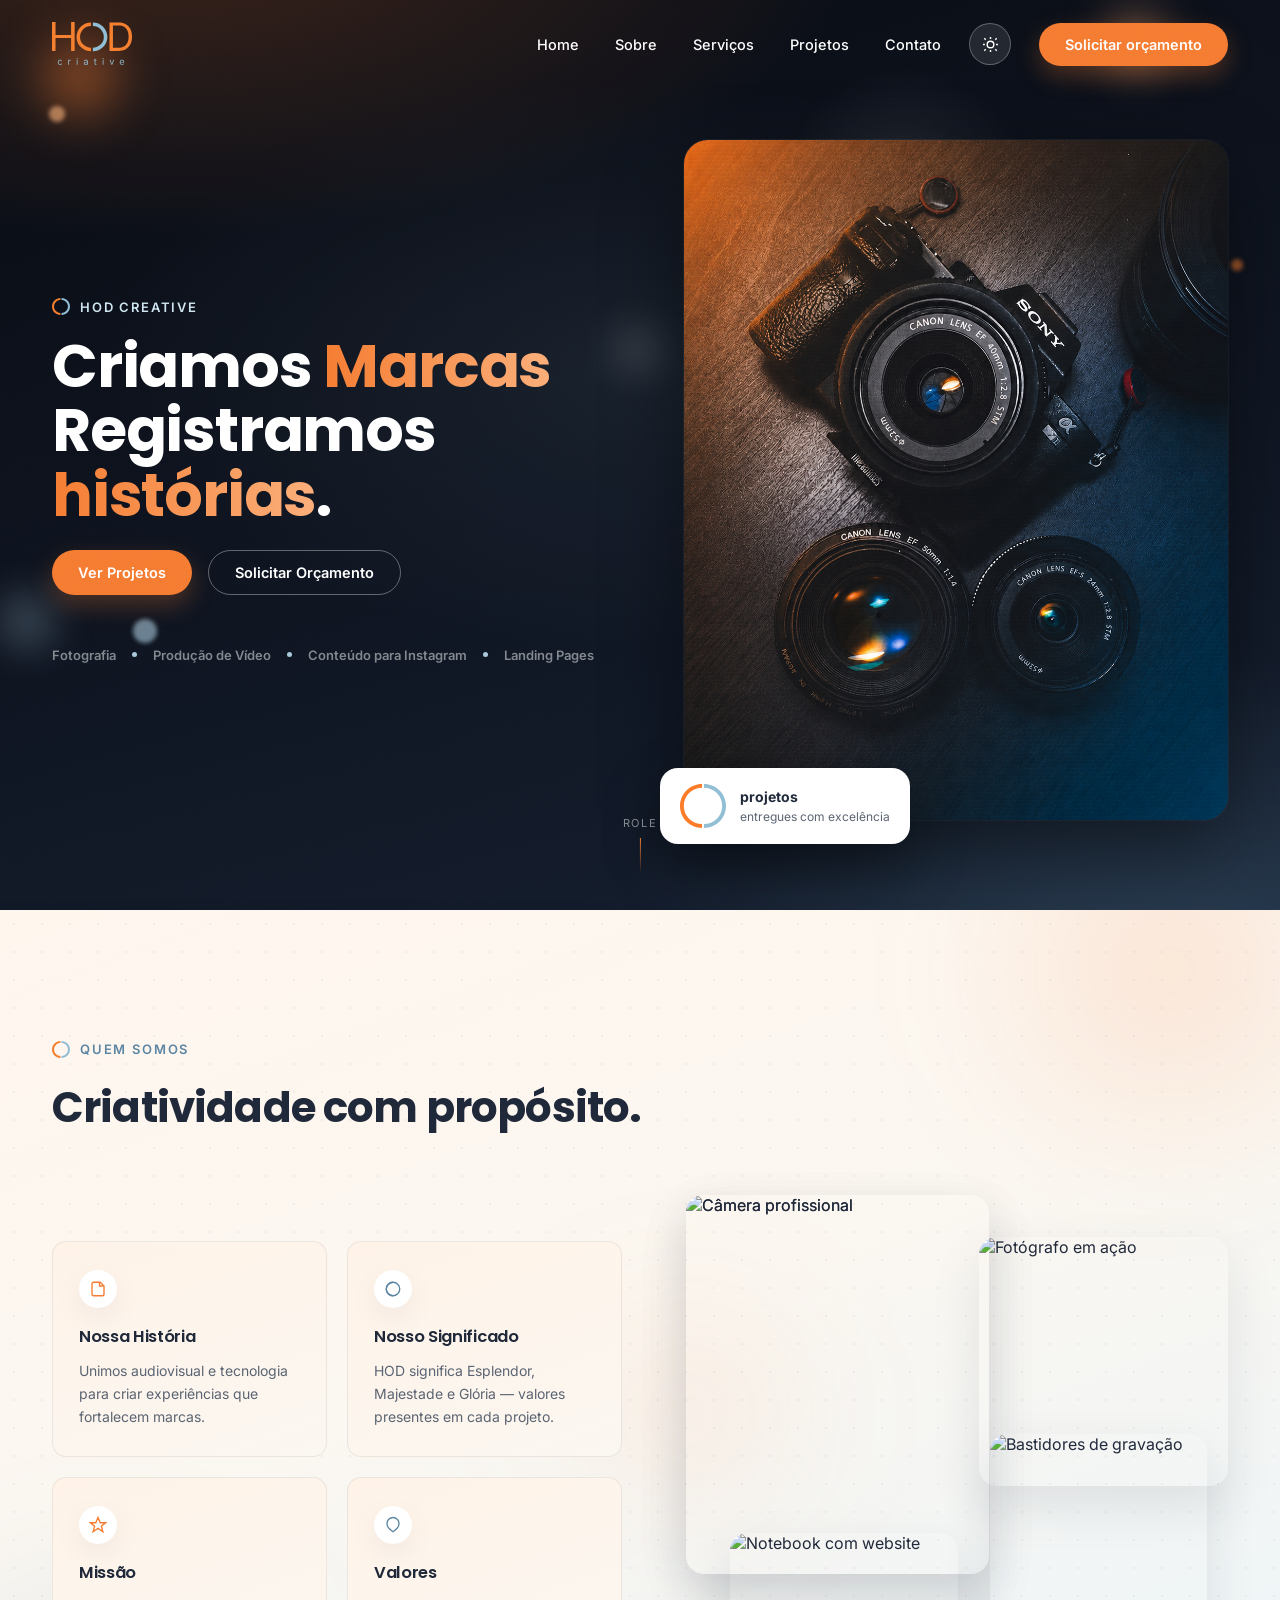
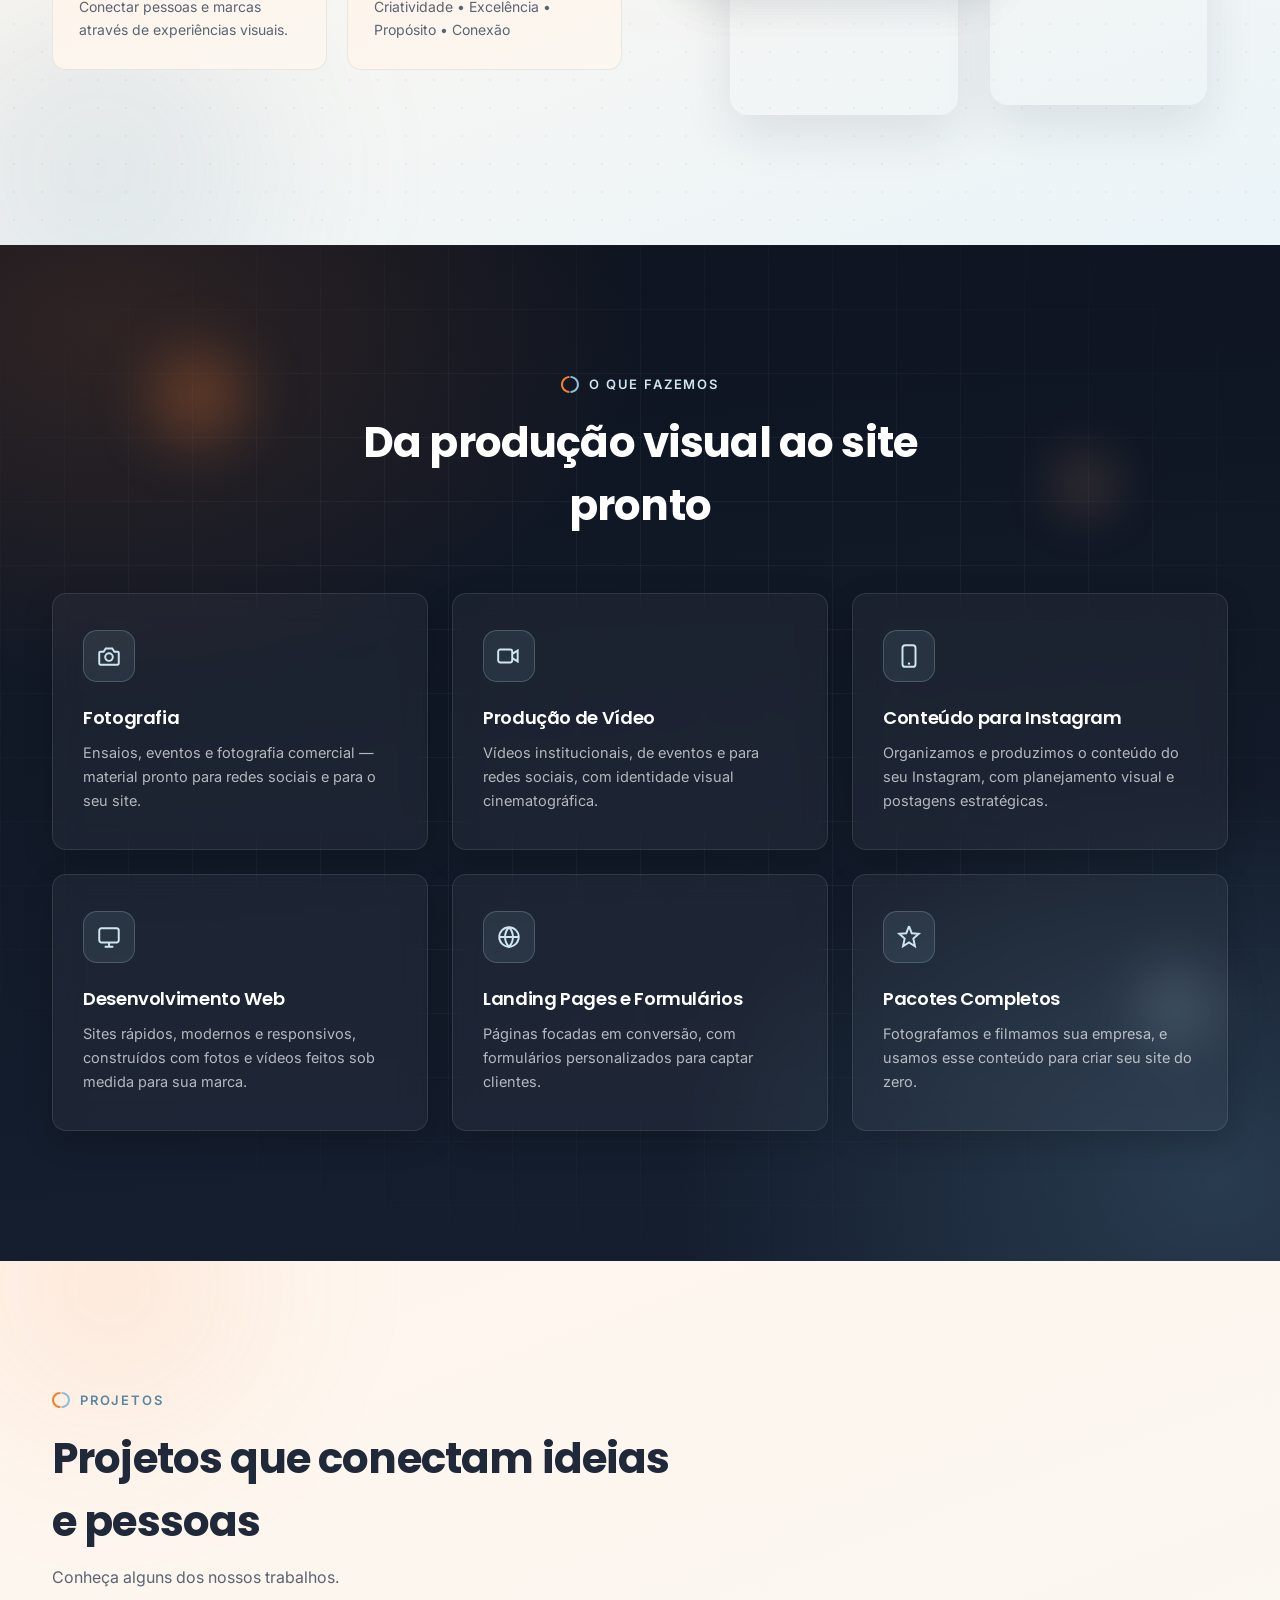
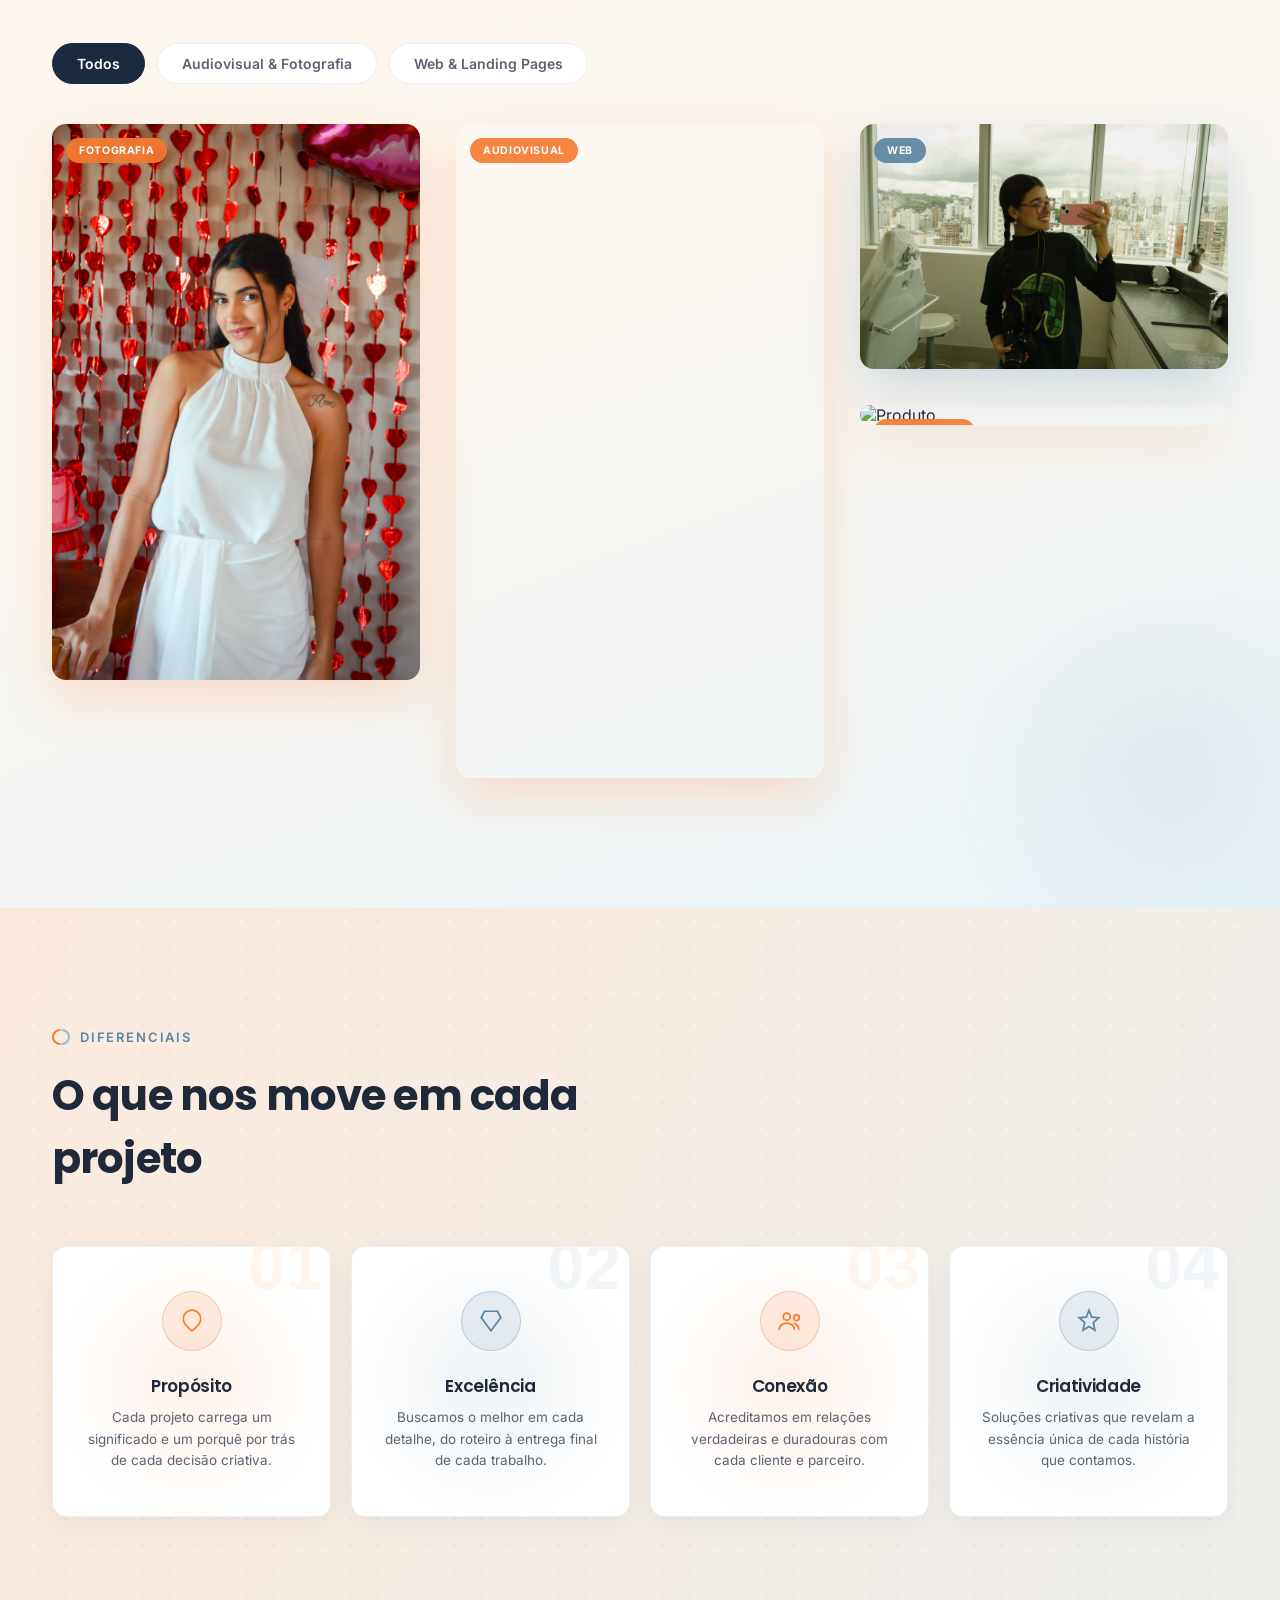
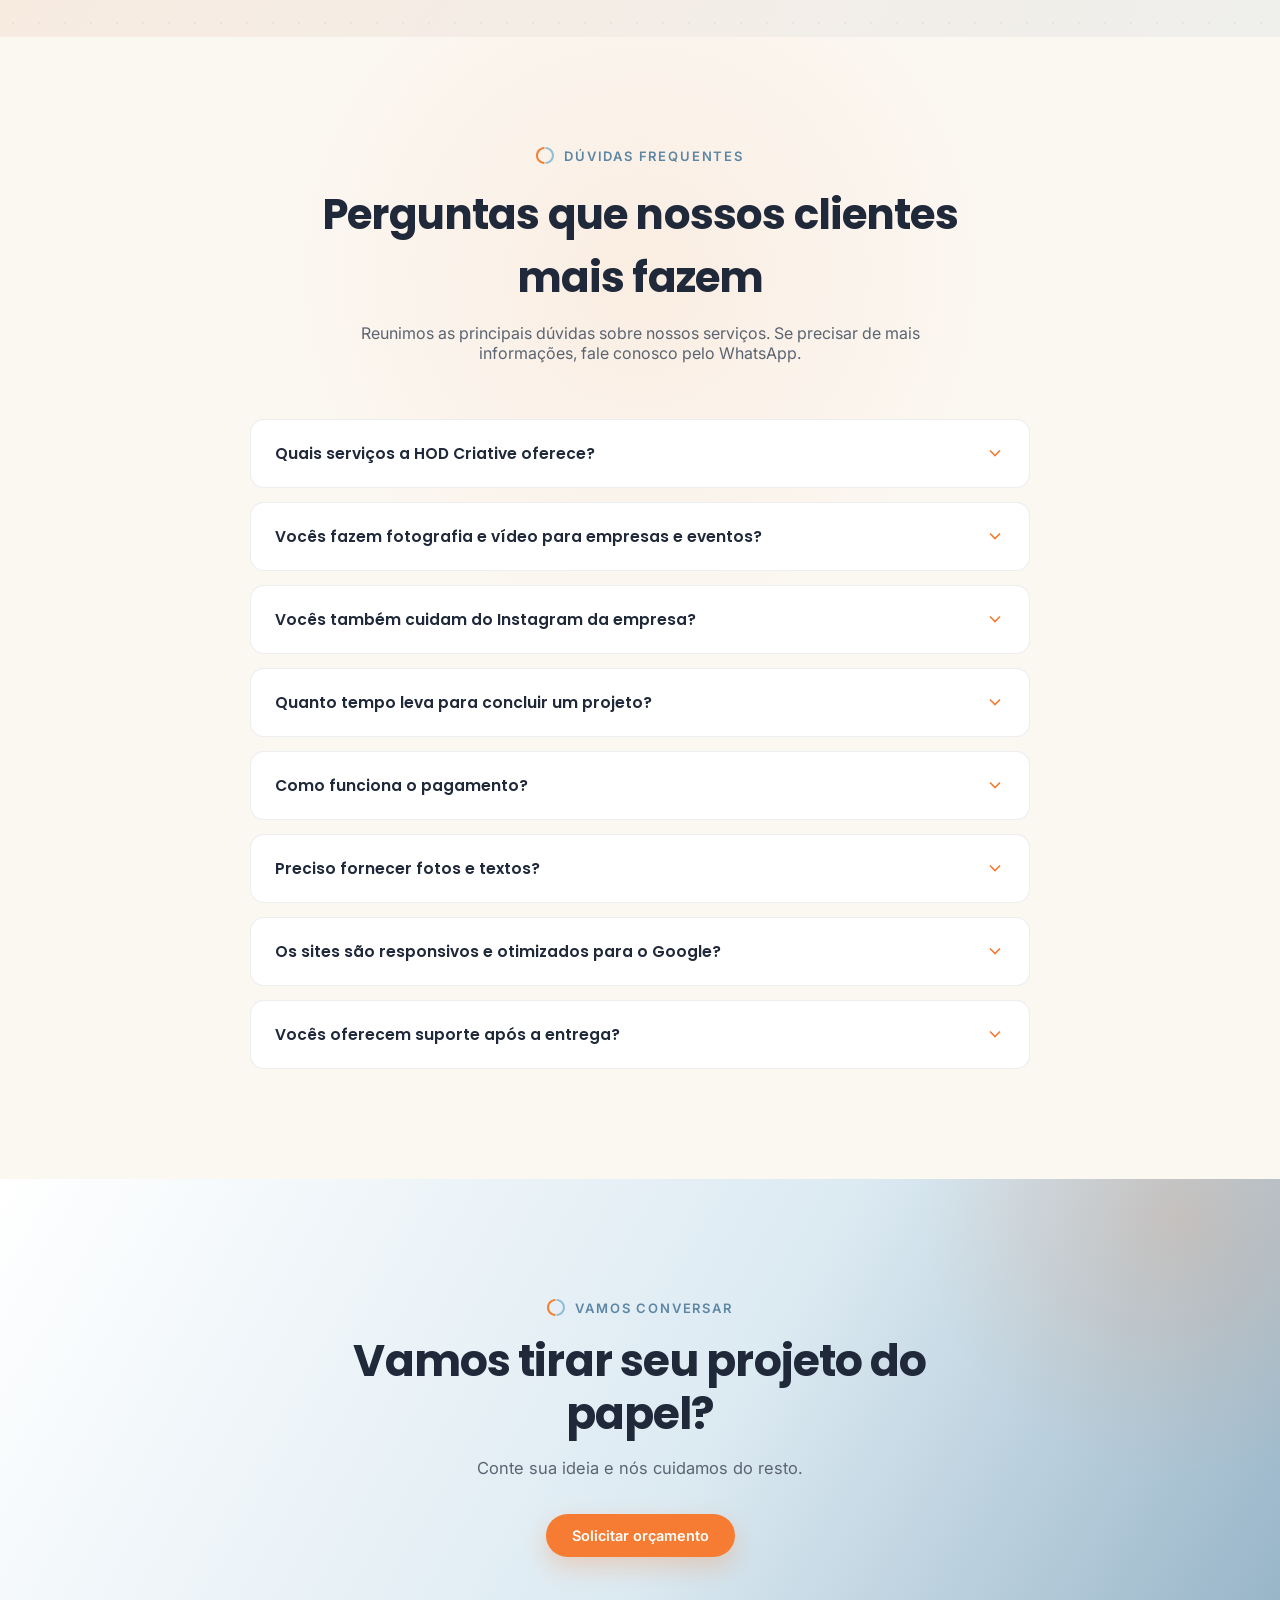
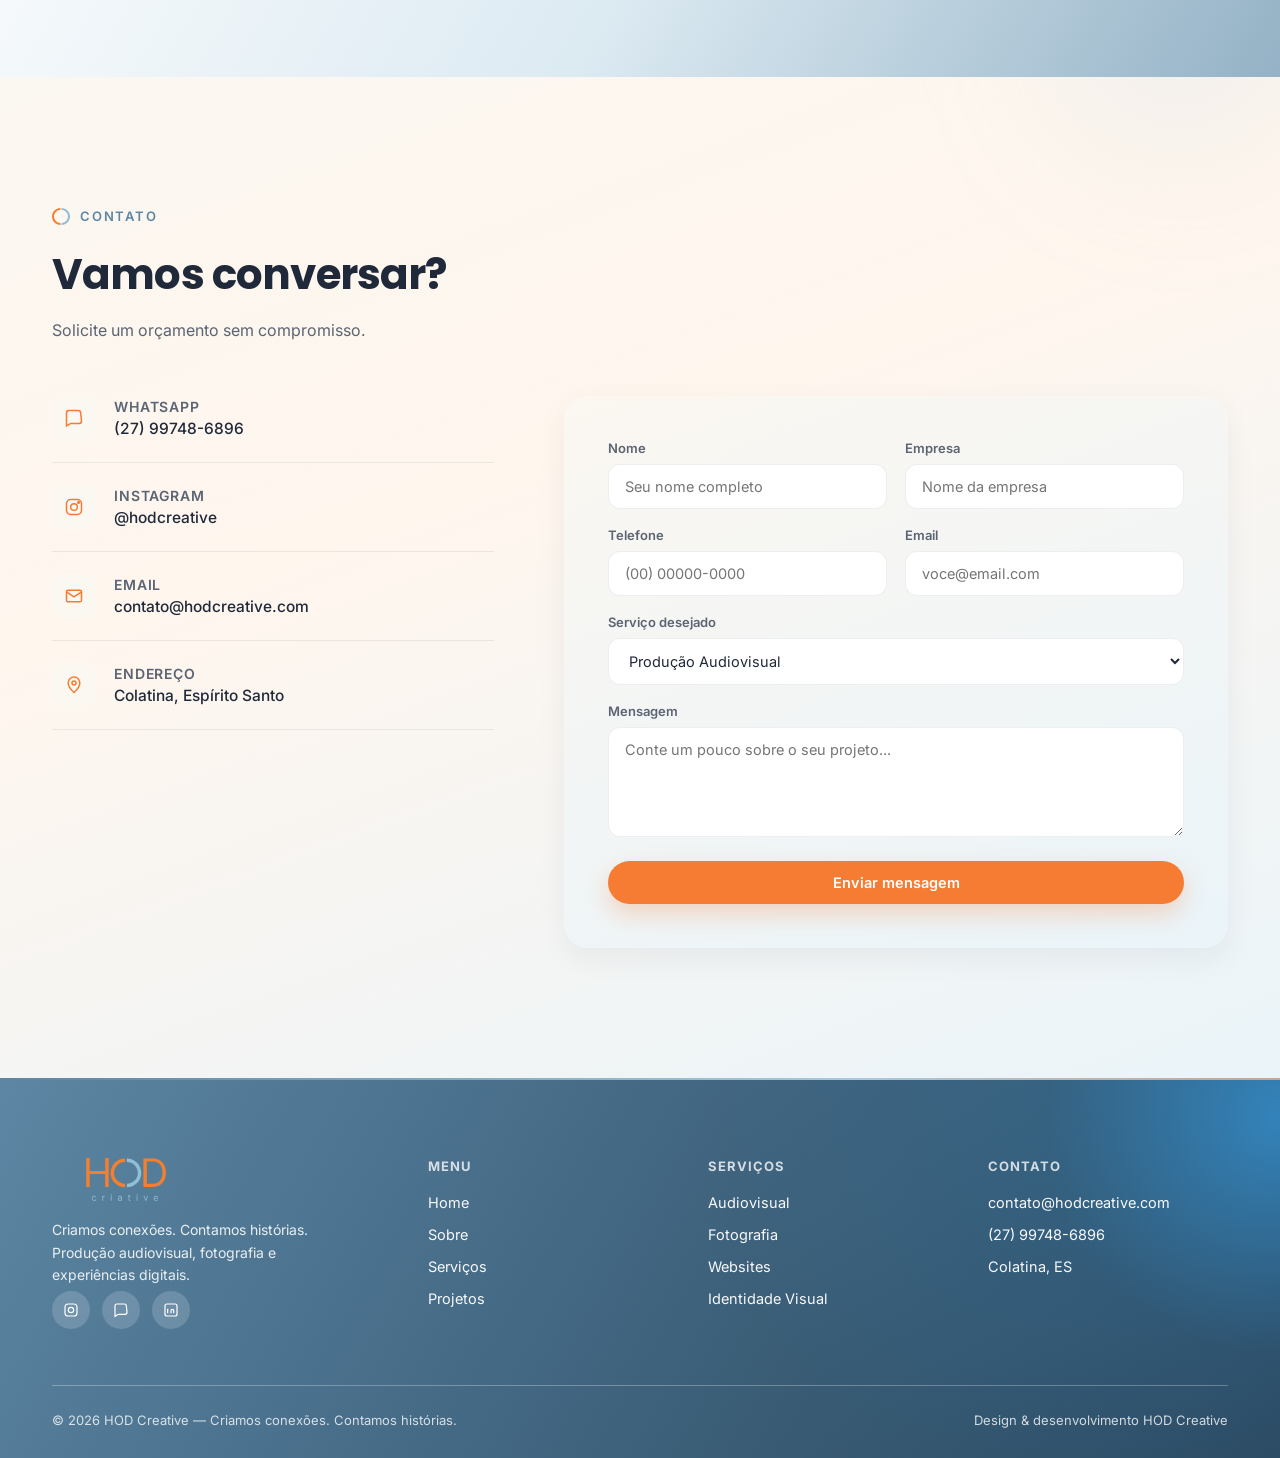
==== commit d7482b27: "Adicionando animações" ====
--- a/index.html
+++ b/index.html
@@ -9,7 +9,7 @@
 <meta property="og:url" content="https://fellipervieira.github.io/hodcriative/">
 <meta property="og:title" content="HOD Creative — Criamos Marcas, Registramos Histórias">
 <meta property="og:description" content="Fotografia, produção de vídeo, conteúdo para Instagram e criação de sites.">
-<meta property="og:image" content="https://fellipervieira.github.io/hodcriative/IMG/og-images.jpg">
+<meta property="og:image" content="https://fellipervieira.github.io/hodcriative/IMG/og-image.jpg">
 <meta property="og:image:width" content="1200">
 <meta property="og:image:height" content="630">
 <meta property="og:locale" content="pt_BR">
@@ -18,7 +18,7 @@
 <meta name="twitter:card" content="summary_large_image">
 <meta name="twitter:title" content="HOD Creative — Criamos Marcas, Registramos Histórias">
 <meta name="twitter:description" content="Fotografia, produção de vídeo, conteúdo para Instagram e criação de sites.">
-<meta name="twitter:image" content="https://fellipervieira.github.io/hodcriative/IMG/og-images.jpg">
+<meta name="twitter:image" content="https://fellipervieira.github.io/hodcriative/IMG/og-image.jpg">
 
 
 <title>HOD Creative</title>
@@ -44,6 +44,8 @@
 
 <!-- GRAIN / TEXTURA CINEMATOGRÁFICA GLOBAL -->
 <div class="grain-overlay" aria-hidden="true"></div>
+
+<div class="scroll-progress" id="scrollProgress"></div>
 
 <!-- NAVBAR -->
 <header id="siteHeader">
@@ -131,8 +133,11 @@
                 HOD Creative
             </span>
 
-                <h1>Criamos <span class="accent">Marcas</span><br>Registramos
-                     <span class="accent">histórias</span>.
+                <h1>
+                    <span class="word" style="animation-delay:.05s">Criamos</span>
+                    <span class="word accent" style="animation-delay:.15s">Marcas</span><br>
+                    <span class="word" style="animation-delay:.25s">Registramos</span>
+                    <span class="word accent" style="animation-delay:.35s">histórias</span>.
                 </h1>
 <!--
             <p class="lead">
@@ -283,78 +288,74 @@
             <h2>Da produção visual ao site pronto</h2>
         </div>
  
-        <div class="services-grid">
- 
-            <div class="service-card reveal">
-                <div class="service-icon">
-                    <svg viewBox="0 0 24 24" fill="none" stroke-width="1.8">
-                        <path d="M4 8h3l2-3h6l2 3h3a1 1 0 011 1v10a1 1 0 01-1 1H4a1 1 0 01-1-1V9a1 1 0 011-1z"/>
-                        <circle cx="12" cy="13" r="3.5"/>
-                    </svg>
-                </div>
-                <h4>Fotografia</h4>
-                <p>Ensaios, eventos e fotografia comercial — material pronto para redes sociais e para o seu site.</p>
-            </div>
- 
-            <div class="service-card reveal">
-                <div class="service-icon">
-                    <svg viewBox="0 0 24 24" fill="none" stroke-width="1.8">
-                        <path d="M15 10l5-3v10l-5-3"/>
-                        <rect x="2" y="6" width="13" height="12" rx="2"/>
-                        </svg>
-                    </div>
-                    <h4>Produção de Vídeo</h4>
-                    <p>Vídeos institucionais, de eventos e para redes sociais, com identidade visual cinematográfica.</p>
-                </div>
- 
-            <div class="service-card reveal">
- 
-                <div class="service-icon">
-                    <svg viewBox="0 0 24 24" fill="none" stroke-width="1.8">
-                        <rect x="6" y="2" width="12" height="20" rx="2.5"/>
-                        <path d="M11 19h2"/>
-                    </svg>
-                </div>
-                <h4>Conteúdo para Instagram</h4>
-                <p>Organizamos e produzimos o conteúdo do seu Instagram, com planejamento visual e postagens estratégicas.</p>
-            </div>
- 
-            <div class="service-card reveal">
- 
-                <div class="service-icon">
-                    <svg viewBox="0 0 24 24" fill="none" stroke-width="1.8">
-                        <rect x="3" y="4" width="18" height="13" rx="2"/>
-                        <path d="M8 21h8M12 17v4"/>
-                    </svg>
-                </div>
-                <h4>Desenvolvimento Web</h4>
-                <p>Sites rápidos, modernos e responsivos, construídos com fotos e vídeos feitos sob medida para sua marca.</p>
-            </div>
- 
-            <div class="service-card reveal">
- 
-                <div class="service-icon">
-                    <svg viewBox="0 0 24 24" fill="none" stroke-width="1.8">
-                        <circle cx="12" cy="12" r="9"/>
-                        <path d="M3 12h18M12 3a13 13 0 010 18 13 13 0 010-18z"/>
-                    </svg>
-                </div>
-                <h4>Landing Pages e Formulários</h4>
-                <p>Páginas focadas em conversão, com formulários personalizados para captar clientes.</p>
-            </div>
- 
-            <div class="service-card reveal">
- 
-                <div class="service-icon">
-                    <svg viewBox="0 0 24 24" fill="none" stroke-width="1.8">
-                        <path d="M12 2l2.5 6.5L21 9l-5 4.5 1.5 7L12 17l-5.5 3.5L8 13.5 3 9l6.5-.5z"/>
-                    </svg>
-                </div>
-                <h4>Pacotes Completos</h4>
-                <p>Fotografamos e filmamos sua empresa, e usamos esse conteúdo para criar seu site do zero.</p>
-            </div>
- 
-        </div>
+       <div class="services-grid">
+
+    <div class="service-card reveal">
+        <div class="service-icon">
+            <svg viewBox="0 0 24 24" fill="none" stroke-width="1.8">
+                <path pathLength="100" d="M4 8h3l2-3h6l2 3h3a1 1 0 011 1v10a1 1 0 01-1 1H4a1 1 0 01-1-1V9a1 1 0 011-1z"/>
+                <circle pathLength="100" cx="12" cy="13" r="3.5"/>
+            </svg>
+        </div>
+        <h4>Fotografia</h4>
+        <p>Ensaios, eventos e fotografia comercial — material pronto para redes sociais e para o seu site.</p>
+    </div>
+
+    <div class="service-card reveal">
+        <div class="service-icon">
+            <svg viewBox="0 0 24 24" fill="none" stroke-width="1.8">
+                <path pathLength="100" d="M15 10l5-3v10l-5-3"/>
+                <rect pathLength="100" x="2" y="6" width="13" height="12" rx="2"/>
+            </svg>
+        </div>
+        <h4>Produção de Vídeo</h4>
+        <p>Vídeos institucionais, de eventos e para redes sociais, com identidade visual cinematográfica.</p>
+    </div>
+
+    <div class="service-card reveal">
+        <div class="service-icon">
+            <svg viewBox="0 0 24 24" fill="none" stroke-width="1.8">
+                <rect pathLength="100" x="6" y="2" width="12" height="20" rx="2.5"/>
+                <path pathLength="100" d="M11 19h2"/>
+            </svg>
+        </div>
+        <h4>Conteúdo para Instagram</h4>
+        <p>Organizamos e produzimos o conteúdo do seu Instagram, com planejamento visual e postagens estratégicas.</p>
+    </div>
+
+    <div class="service-card reveal">
+        <div class="service-icon">
+            <svg viewBox="0 0 24 24" fill="none" stroke-width="1.8">
+                <rect pathLength="100" x="3" y="4" width="18" height="13" rx="2"/>
+                <path pathLength="100" d="M8 21h8M12 17v4"/>
+            </svg>
+        </div>
+        <h4>Desenvolvimento Web</h4>
+        <p>Sites rápidos, modernos e responsivos, construídos com fotos e vídeos feitos sob medida para sua marca.</p>
+    </div>
+
+    <div class="service-card reveal">
+        <div class="service-icon">
+            <svg viewBox="0 0 24 24" fill="none" stroke-width="1.8">
+                <circle pathLength="100" cx="12" cy="12" r="9"/>
+                <path pathLength="100" d="M3 12h18M12 3a13 13 0 010 18 13 13 0 010-18z"/>
+            </svg>
+        </div>
+        <h4>Landing Pages e Formulários</h4>
+        <p>Páginas focadas em conversão, com formulários personalizados para captar clientes.</p>
+    </div>
+
+    <div class="service-card reveal">
+        <div class="service-icon">
+            <svg viewBox="0 0 24 24" fill="none" stroke-width="1.8">
+                <path pathLength="100" d="M12 2l2.5 6.5L21 9l-5 4.5 1.5 7L12 17l-5.5 3.5L8 13.5 3 9l6.5-.5z"/>
+            </svg>
+        </div>
+        <h4>Pacotes Completos</h4>
+        <p>Fotografamos e filmamos sua empresa, e usamos esse conteúdo para criar seu site do zero.</p>
+    </div>
+
+</div>
  
     </div>
 </section>
@@ -385,7 +386,7 @@
         </div>
 
         <div class="masonry">
-
+<!--
             <div class="proj-item reveal" data-category="audiovisual">
                 <span class="cat-badge">Audiovisual</span>
                 <img src="IMG/camera.jfif.jpeg" alt="Projeto audiovisual">
@@ -402,7 +403,7 @@
                     <a class="view-btn" href="#">Ver Projeto</a>
                 </div>
 
-            </div>
+            </div>-->
 
             <div class="proj-item reveal" data-category="audiovisual">
                 <span class="cat-badge">Fotografia</span>
@@ -415,7 +416,7 @@
                 </div>
 
             </div>
-
+<!--
             <div class="proj-item reveal" data-category="web">
                 <span class="cat-badge">Web</span>
                 <img src="https://images.unsplash.com/photo-1467232004584-a241de8bcf5d?auto=format&fit=crop&w=700&q=80" alt="Website">
@@ -426,9 +427,9 @@
                     <a class="view-btn" href="#">Ver Projeto</a>
                 </div>
 
-            </div>
-
-            <div class="proj-item reveal" data-category="audiovisual">
+            </div>-->
+            
+          <div class="proj-item reveal" data-category="audiovisual">
                 <span class="cat-badge">Audiovisual</span>
 
                 <div class="video-wrapper crop" style="--ratio:177.78%">
@@ -477,7 +478,7 @@
                 </div>
 
             </div>
-
+<!--
             <div class="proj-item reveal" data-category="web">
                 <span class="cat-badge">Web</span>
                 <img src="https://images.unsplash.com/photo-1460925895917-afdab827c52f?auto=format&fit=crop&w=700&q=80" alt="Landing page">
@@ -488,7 +489,7 @@
                     <a class="view-btn" href="https://fellipervieira.github.io/portfolio_lp/">Ver Projeto</a>
                 </div>
 
-            </div>
+            </div>-->
 
         </div>
     </div>
@@ -745,7 +746,7 @@
         </span>
         <h2>Vamos tirar seu projeto do papel?</h2>
         <p>Conte sua ideia e nós cuidamos do resto.</p>
-        <a href="#contato" class="btn btn-primary btn-magnetic">Solicitar orçamento</a>
+        <a href="#contato" class="btn btn-primary btn-magnetic btn-pulse">Solicitar orçamento</a>
     </div>
 
 </section>
--- a/CSS/style.css
+++ b/CSS/style.css
@@ -638,35 +638,119 @@
 .play-btn svg{width:20px;height:20px;margin-left:3px;fill:var(--orange);}
 
 /* ---------- DIFERENCIAIS ---------- */
-.diff{padding:110px 0;background:var(--off-white);overflow:hidden;transition:background-color .5s var(--ease);}
-
-/* Gradiente animado sutil ao fundo, reforça o "diferencial" da seção */
+.diff{
+    padding:120px 0;
+    background:var(--off-white);
+    overflow:hidden;
+    transition:background-color .5s var(--ease);
+}
+
 .diff-bg{
-    position:absolute;inset:0;z-index:0;
-    background:linear-gradient(120deg, rgba(245,124,50,.12), rgba(169,201,220,.2), rgba(245,124,50,.12));
-    background-size:220% 220%;animation:gradientDrift 16s ease-in-out infinite;pointer-events:none;
+    position:absolute;inset:0;z-index:0;pointer-events:none;
+    background:
+        radial-gradient(circle, rgba(32,41,58,0.05) 1px, transparent 1.4px) 0 0/26px 26px,
+        linear-gradient(120deg, rgba(245,124,50,.10), rgba(169,201,220,.16), rgba(245,124,50,.10));
+    background-size:26px 26px, 220% 220%;
+    animation:gradientDrift 16s ease-in-out infinite;
 }
 @keyframes gradientDrift{
-    0% { background-position:0% 50%; }
-    50% { background-position:100% 50%; }
-    100% { background-position:0% 50%; }
+    0%,100% { background-position:0 0, 0% 50%; }
+    50%     { background-position:0 0, 100% 50%; }
 }
 .diff .wrap{position:relative;z-index:1;}
 
-.diff-grid{display:grid;grid-template-columns:repeat(4,1fr);gap:12px;padding:12px;background:#FFF0E3;border-radius:var(--radius);overflow:hidden;transition:background-color .5s var(--ease);}
+.diff-grid{
+    display:grid;grid-template-columns:repeat(4,1fr);gap:20px;
+}
+
 .diff-card{
-    background:var(--white);padding:44px 30px;text-align:center;position:relative;overflow:hidden;
-    border-radius:var(--radius-sm);transition:transform .4s var(--ease), box-shadow .4s var(--ease), background-color .5s var(--ease);
-}
-.diff-card:hover{transform:translateY(-6px);box-shadow:var(--shadow-md);}
-.diff-card::before{content:"";position:absolute;background:var(--orange);transition:width .5s ease;top:0;left:0;width:0;height:3px;}
+    position:relative;isolation:isolate;overflow:hidden;
+    background:
+        radial-gradient(circle 200px at var(--mx,50%) var(--my,50%),
+            color-mix(in srgb, var(--accent, var(--orange)) 10%, transparent), transparent 70%),
+        var(--white);
+    padding:44px 30px;text-align:center;
+    border-radius:var(--radius-sm);
+    border:1px solid var(--line);
+    box-shadow:var(--shadow-sm);
+    transition:transform .45s var(--ease), box-shadow .45s var(--ease), border-color .4s var(--ease);
+}
+
+/* Número animado (injetado via JS) — mesmo lugar do antigo ::after */
+.diff-num{
+    position:absolute;top:-14px;right:8px;
+    font-family:'Poppins',sans-serif;font-size:66px;font-weight:800;
+    color:var(--accent, var(--orange));opacity:.07;
+    z-index:0;line-height:1;pointer-events:none;
+    transition:opacity .4s var(--ease), transform .5s var(--ease);
+}
+.diff-card:hover .diff-num{opacity:.14;transform:translateY(4px) scale(1.06);}
+
+/* Linha de destaque no topo */
+.diff-card::before{
+    content:"";position:absolute;top:0;left:0;width:0;height:3px;
+    background:linear-gradient(90deg, var(--accent, var(--orange)), transparent);
+    transition:width .5s ease;z-index:2;
+}
 .diff-card:hover::before{width:100%;}
 
-.diff-icon{width:46px;height:46px;margin:0 auto 20px;transition:transform .5s var(--ease);}
-.diff-card:hover .diff-icon{transform:rotate(12deg) scale(1.1);}
-.diff-icon svg{width:100%;height:100%;stroke:var(--orange);}
-.diff-card h4{font-size:17px;font-weight:600;margin-bottom:8px;}
-.diff-card p{font-size:13.5px;color:var(--ink-soft);line-height:1.6;}
+.diff-card:hover{
+    transform:translateY(-8px);
+    box-shadow:0 24px 50px rgba(32,41,58,.14), 0 0 0 1px var(--accent, var(--orange)) inset;
+    border-color:var(--accent, var(--orange));
+}
+
+.diff-card:nth-child(1){--accent:var(--orange);}
+.diff-card:nth-child(2){--accent:var(--blue-deep);}
+.diff-card:nth-child(3){--accent:var(--orange);}
+.diff-card:nth-child(4){--accent:var(--blue-deep);}
+
+.diff-icon{
+    position:relative;z-index:1;
+    width:60px;height:60px;margin:0 auto 22px;
+    display:flex;align-items:center;justify-content:center;
+    border-radius:50%;
+    background:color-mix(in srgb, var(--accent, var(--orange)) 12%, transparent);
+    border:1.5px solid color-mix(in srgb, var(--accent, var(--orange)) 30%, transparent);
+    transition:transform .5s var(--ease), background .4s var(--ease), box-shadow .4s var(--ease);
+    animation:iconBreathe 4s ease-in-out infinite;
+}
+.diff-card:hover .diff-icon{
+    animation-play-state:paused;
+    transform:rotate(12deg) scale(1.12);
+    box-shadow:0 0 0 9px color-mix(in srgb, var(--accent, var(--orange)) 10%, transparent);
+}
+@keyframes iconBreathe{
+    0%,100% { transform:scale(1); }
+    50%     { transform:scale(1.06); }
+}
+
+/* Linha embaixo do ícone, fecha o "sanduíche" com a linha do topo */
+.diff-icon::after{
+    content:"";position:absolute;bottom:-30px;left:50%;translate:-50% 0;
+    width:0;height:2px;background:var(--accent, var(--orange));
+    transition:width .5s ease .1s;
+}
+.diff-card:hover .diff-icon::after{width:34px;}
+
+.diff-icon svg{width:26px;height:26px;stroke:var(--accent, var(--orange));transition:stroke .3s;}
+
+.diff-card h4{position:relative;z-index:1;font-size:17px;font-weight:600;margin-bottom:8px;margin-top:10px;}
+.diff-card p{position:relative;z-index:1;font-size:13.5px;color:var(--ink-soft);line-height:1.6;}
+
+/* Entrada em cascata com leve "bounce" */
+.diff-card.reveal{
+    opacity:0;transform:translateY(30px) scale(.92) rotate(-2deg);
+    transition:opacity .7s var(--ease), transform .7s cubic-bezier(.34,1.56,.64,1);
+}
+.diff-card.reveal.in{transform:translateY(0) scale(1) rotate(0deg);opacity:1;}
+
+@media (prefers-reduced-motion: reduce){
+    .diff-icon{animation:none;}
+}
+
+@media (max-width:1024px){ .diff-grid{grid-template-columns:repeat(2,1fr);} }
+@media (max-width:560px){ .diff-grid{grid-template-columns:1fr;gap:14px;} .diff{padding:72px 0;} }
 
 /* ---------- CTA ---------- */
 .cta{
@@ -1022,12 +1106,24 @@
     html[data-theme="dark"] .proj-item[data-category="web"]{ animation:none; }
 }
 
-/* Diferenciais */
+/* Diferenciais — tema escuro */
 html[data-theme="dark"] .diff{background:var(--off-white);}
 html[data-theme="dark"] .diff-bg{
-    background:linear-gradient(120deg, rgba(245,124,50,.16), rgba(92,134,163,.22), rgba(245,124,50,.16));
-}
-html[data-theme="dark"] .diff-grid{background:var(--ink-900);}
+    background:
+        radial-gradient(circle, rgba(245,247,250,0.045) 1px, transparent 1.4px) 0 0/26px 26px,
+        linear-gradient(120deg, rgba(245,124,50,.16), rgba(92,134,163,.22), rgba(245,124,50,.16));
+    background-size:26px 26px, 220% 220%;
+}
+html[data-theme="dark"] .diff-card{
+    background:
+        radial-gradient(circle 200px at var(--mx,50%) var(--my,50%),
+            color-mix(in srgb, var(--accent, var(--orange)) 14%, transparent), transparent 70%),
+        linear-gradient(160deg, var(--ink-850) 0%, var(--ink-900) 100%);
+    border-color:var(--line);
+}
+html[data-theme="dark"] .diff-card:hover{
+    box-shadow:0 24px 55px rgba(0,0,0,.42), 0 0 0 1px var(--accent, var(--orange)) inset;
+}
 
 /* CTA */
 html[data-theme="dark"] .cta{
@@ -1176,3 +1272,48 @@
 body .grad-intro-media { overflow:visible; isolation:isolate; transition:transform .55s var(--ease),box-shadow .55s var(--ease); will-change:transform; } body .grad-intro-media-glow { position:absolute; z-index:-1; width:65%; aspect-ratio:1; right:-20%; bottom:-17%; border-radius:50%; background:radial-gradient(circle,rgba(245,124,50,.42),transparent 68%); filter:blur(12px); animation:introGlowPulse 6s ease-in-out infinite reverse; } body .grad-intro-media:hover { box-shadow:0 30px 70px rgba(32,41,58,.20); } body .grad-intro-media img { border-radius:inherit; clip-path:inset(0 round var(--radius)); transition:transform .8s var(--ease),filter .5s var(--ease); } body .grad-intro-media:hover img { transform:scale(1.045); filter:saturate(1.06) contrast(1.02); }
 @keyframes introGlowPulse { 0%,100% { transform:scale(1); opacity:.65; } 50% { transform:scale(1.16); opacity:1; } } @keyframes introOrbit { to { transform:rotate(360deg); } }
 html[data-theme="dark"] body .grad-intro { background:radial-gradient(circle at 8% 40%,rgba(245,124,50,.13),transparent 28%),radial-gradient(circle at 92% 60%,rgba(92,134,163,.18),transparent 32%),var(--off-white); } html[data-theme="dark"] body .grad-intro-card { border-color:rgba(169,201,220,.15); background:linear-gradient(140deg,rgba(28,42,64,.88),rgba(14,20,32,.92)); box-shadow:0 24px 60px rgba(0,0,0,.35),inset 0 1px rgba(255,255,255,.05); } html[data-theme="dark"] body .grad-intro-card:hover { border-color:rgba(245,124,50,.52); box-shadow:0 30px 75px rgba(0,0,0,.48),0 0 28px rgba(245,124,50,.10); } @media (prefers-reduced-motion:reduce) { body .grad-intro-card,body .grad-intro-media { transform:none !important; transition:none; } body .grad-intro-card::before,body .grad-intro-media-glow,body .grad-intro-orbit { animation:none; } }
+
+
+.scroll-progress{
+    position:fixed;top:0;left:0;height:3px;width:0%;z-index:1300;
+    background:linear-gradient(90deg,var(--orange),var(--blue-deep));
+    transition:width .1s linear;pointer-events:none;
+}
+
+
+.btn-pulse{position:relative;}
+.btn-pulse::before{
+    content:"";position:absolute;inset:-4px;border-radius:100px;
+    border:2px solid var(--orange);opacity:0;
+    animation:btnPulseRing 2.6s ease-out infinite;pointer-events:none;
+}
+@keyframes btnPulseRing{
+    0%{opacity:.55;transform:scale(1);}
+    100%{opacity:0;transform:scale(1.18);}
+}
+@media (prefers-reduced-motion: reduce){.btn-pulse::before{animation:none;}}
+
+.hero-copy h1 .word{
+    display:inline-block;opacity:0;transform:translateY(28px);
+    animation:wordReveal .8s var(--ease) forwards;
+}
+@keyframes wordReveal{ to{opacity:1;transform:translateY(0);} }
+@media (prefers-reduced-motion: reduce){
+    .hero-copy h1 .word{animation:none;opacity:1;transform:none;}
+}
+
+
+.service-icon svg path, .service-icon svg circle, .service-icon svg rect{
+    stroke-dasharray:100;stroke-dashoffset:100;
+    transition:stroke-dashoffset 1s var(--ease) .2s;
+}
+.service-card.reveal.in .service-icon svg path,
+.service-card.reveal.in .service-icon svg circle,
+.service-card.reveal.in .service-icon svg rect{
+    stroke-dashoffset:0;
+}
+@media (prefers-reduced-motion: reduce){
+    .service-icon svg path, .service-icon svg circle, .service-icon svg rect{
+        stroke-dasharray:none;stroke-dashoffset:0;transition:none;
+    }
+}
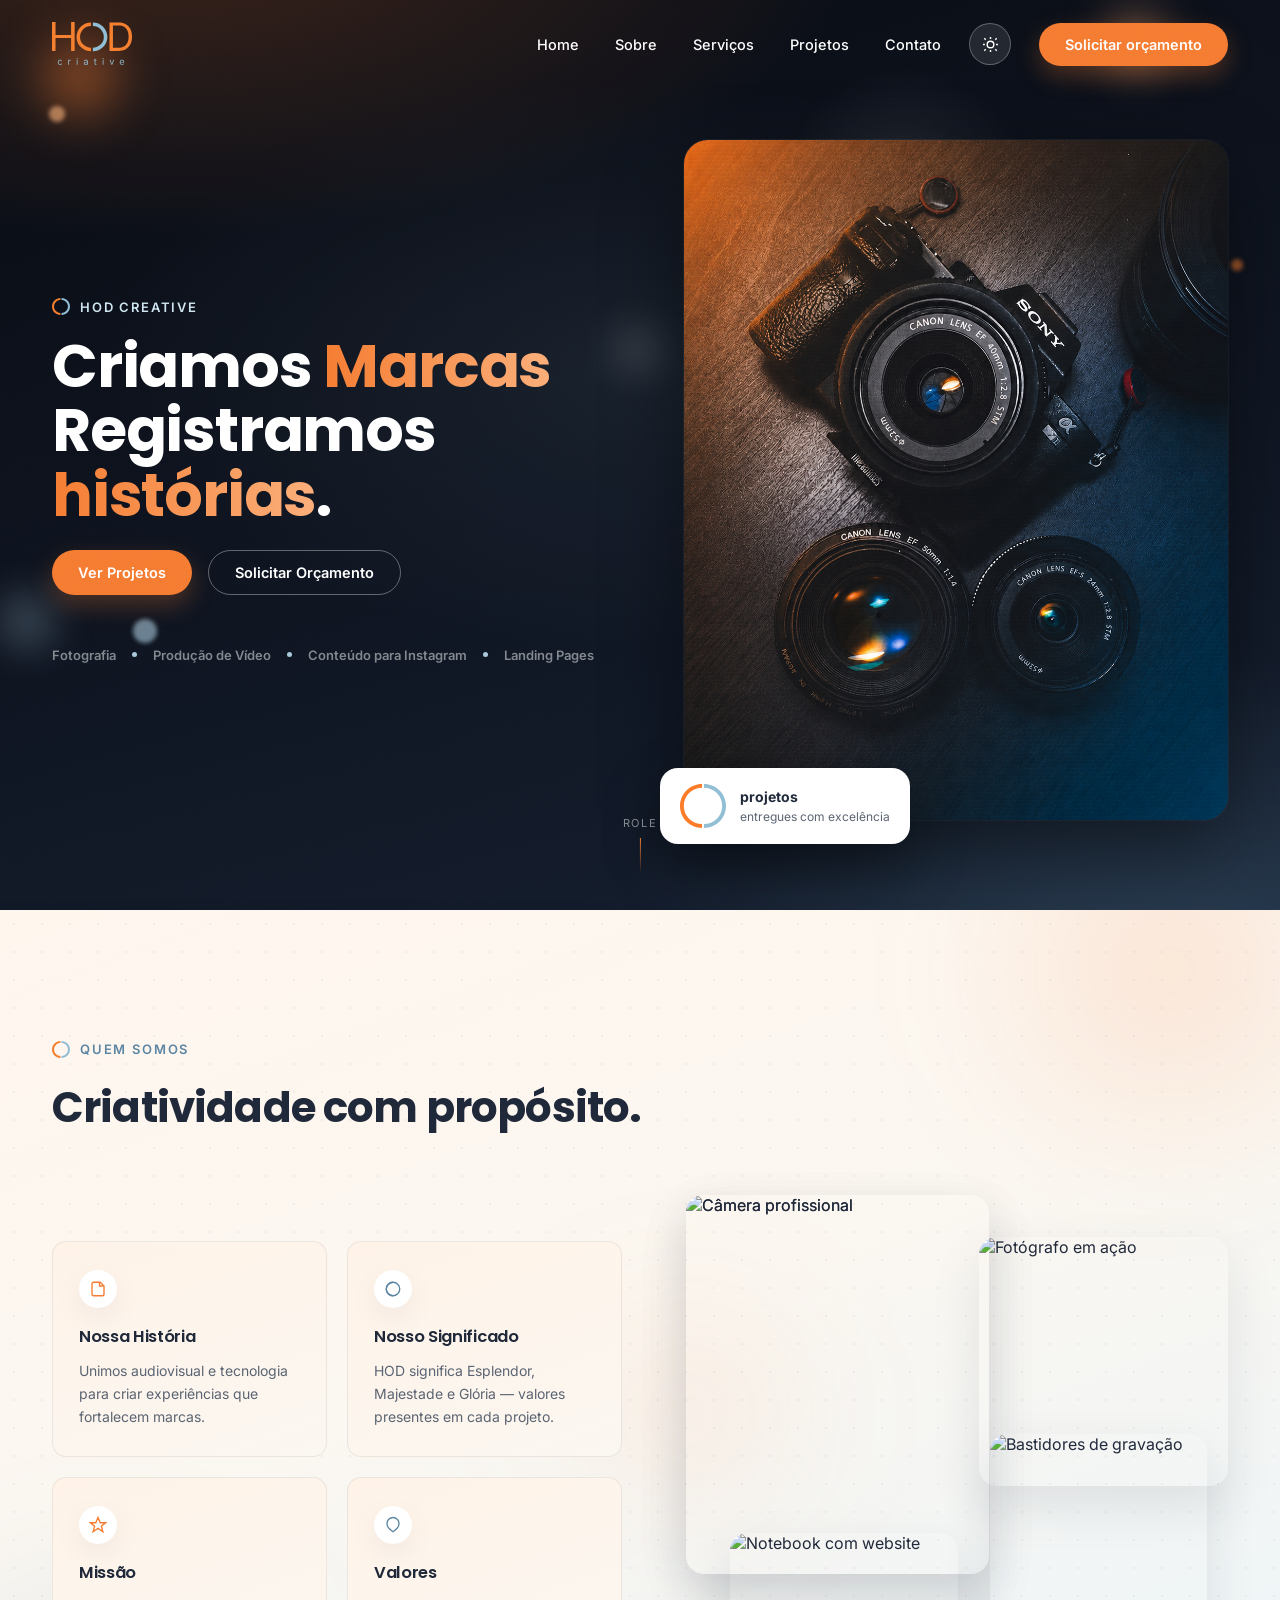
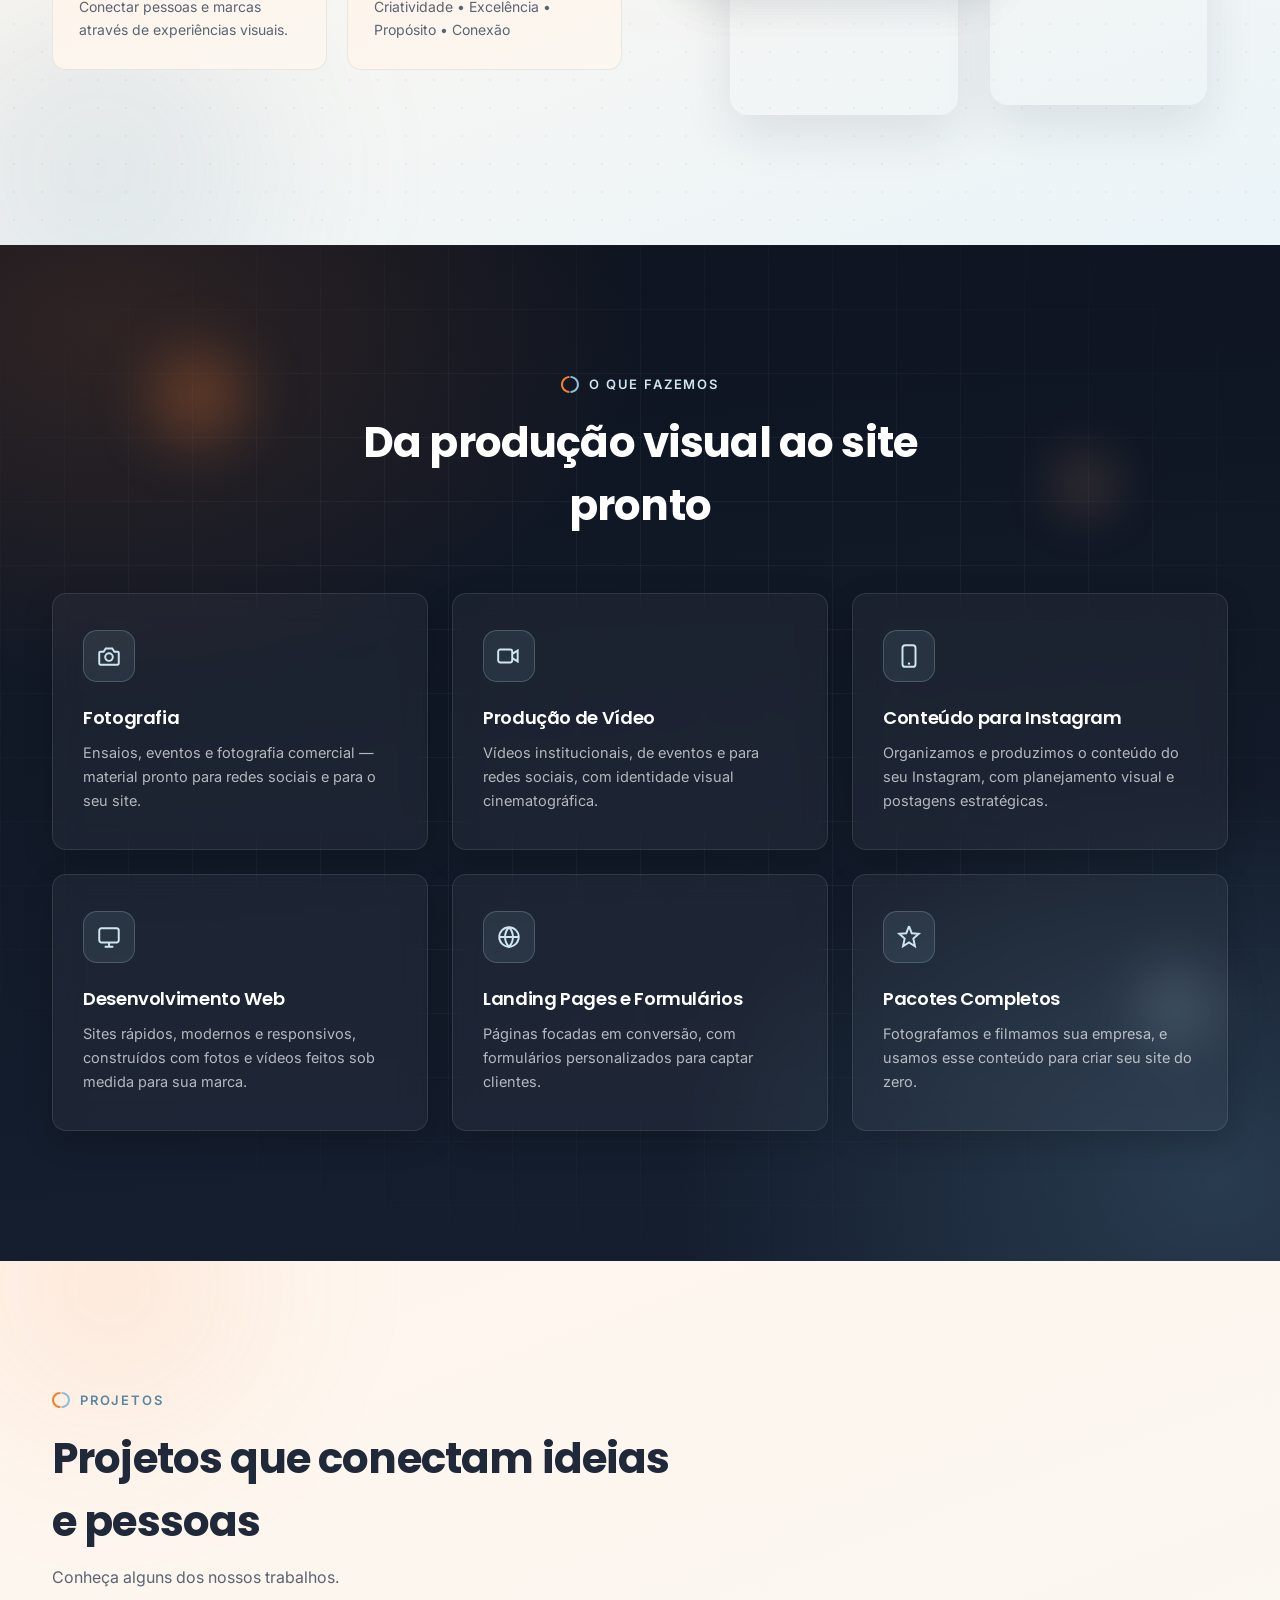
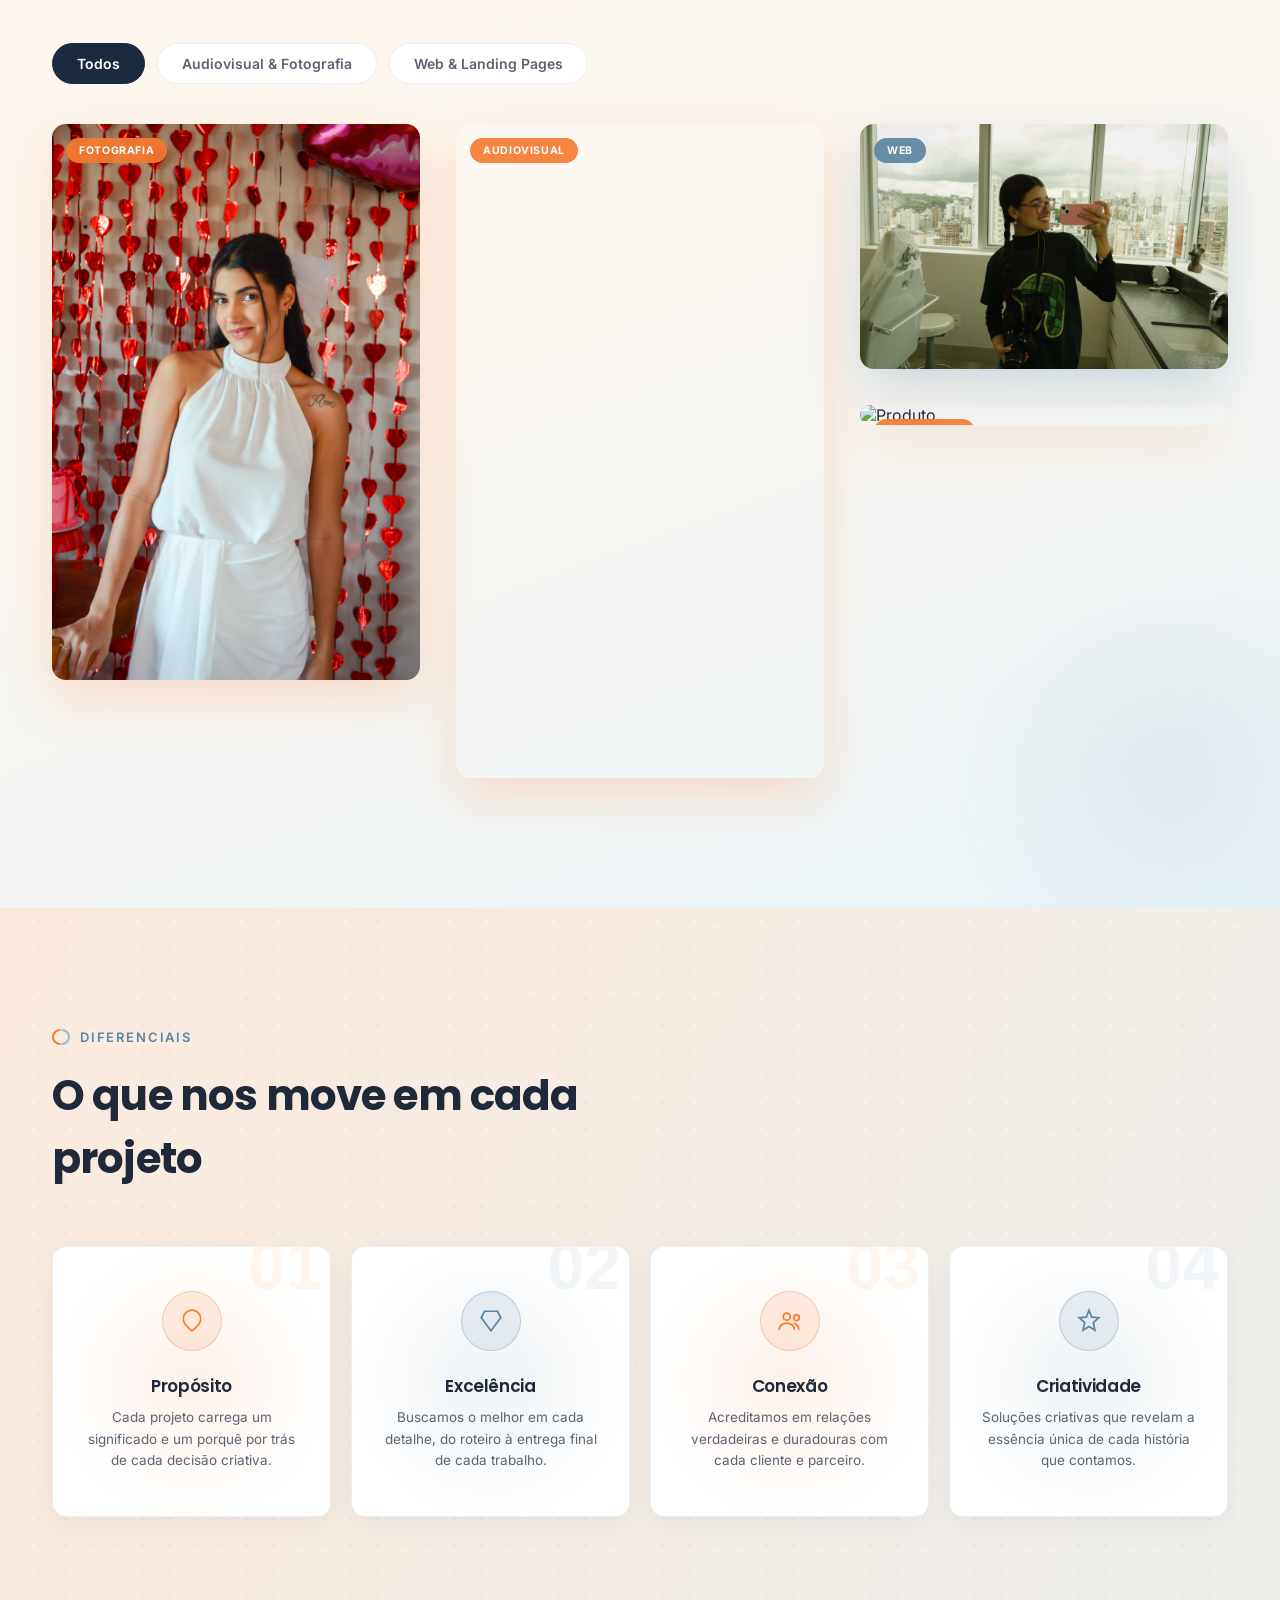
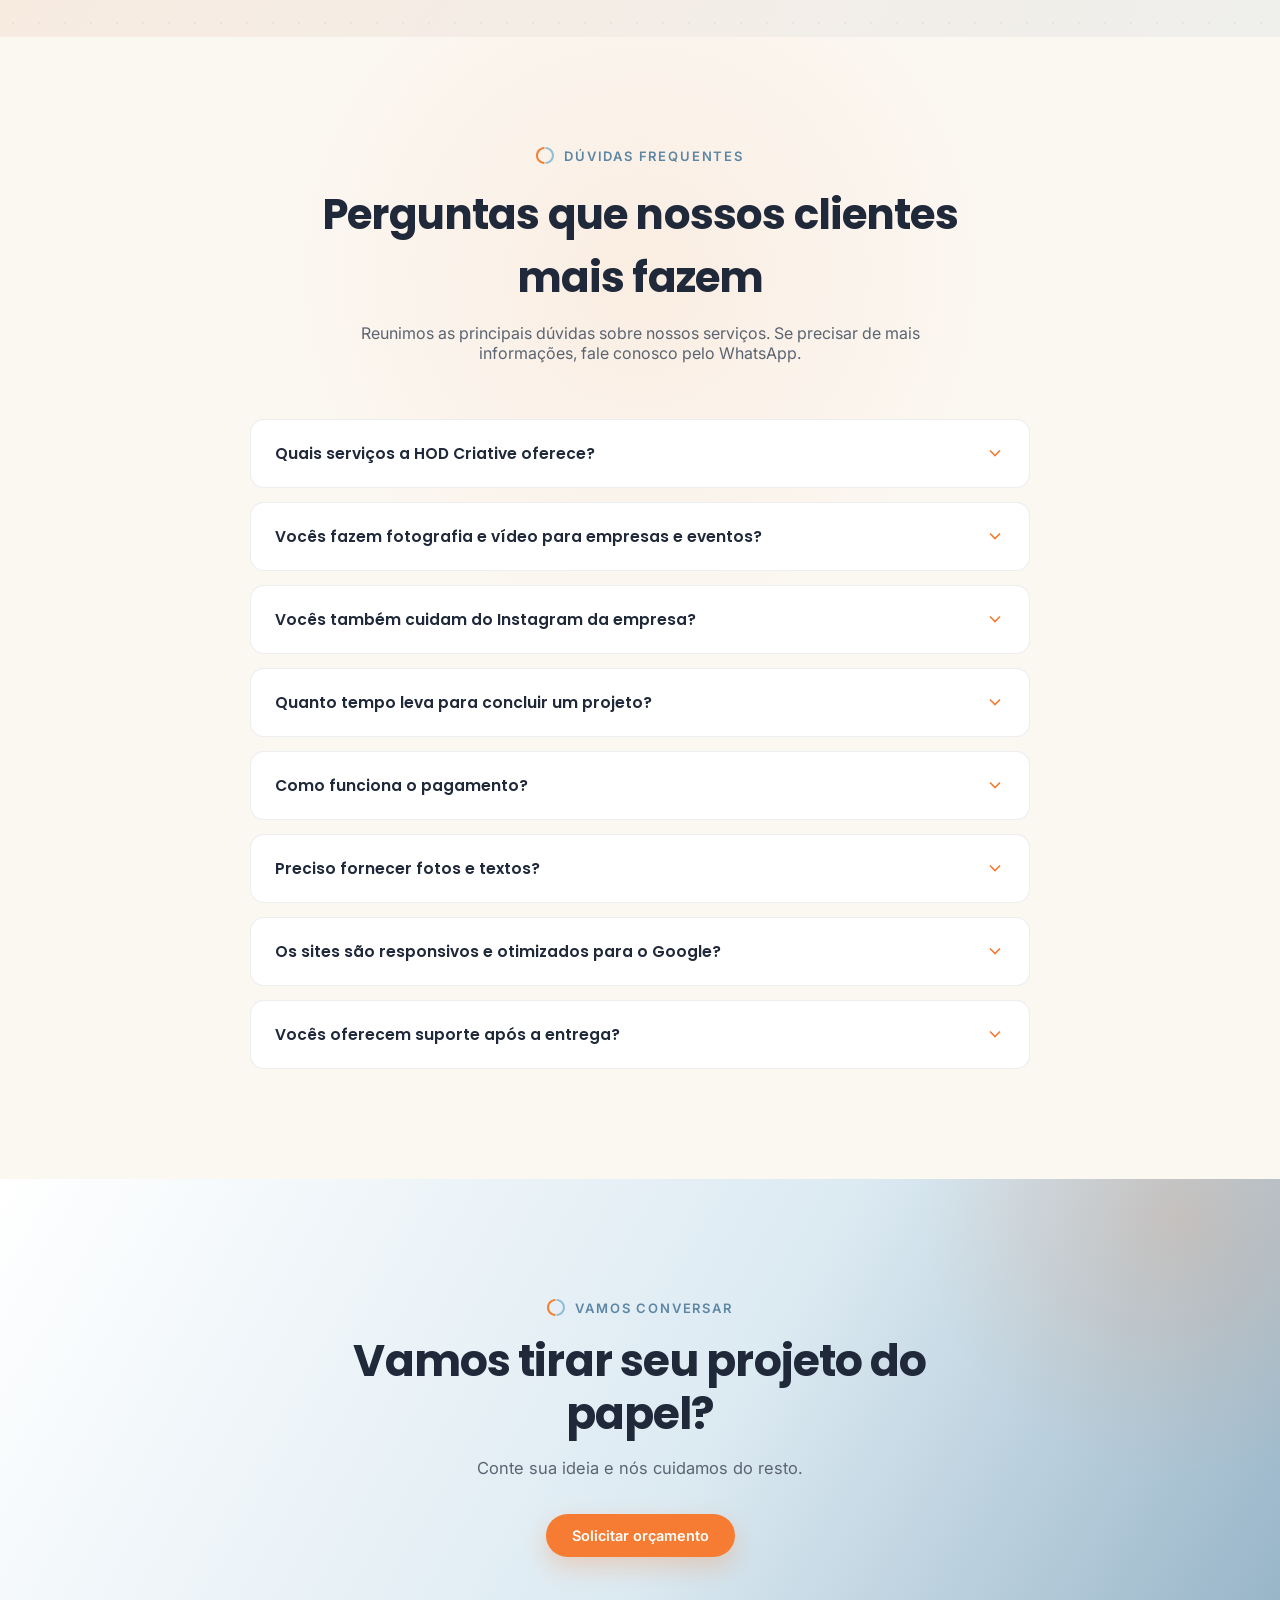
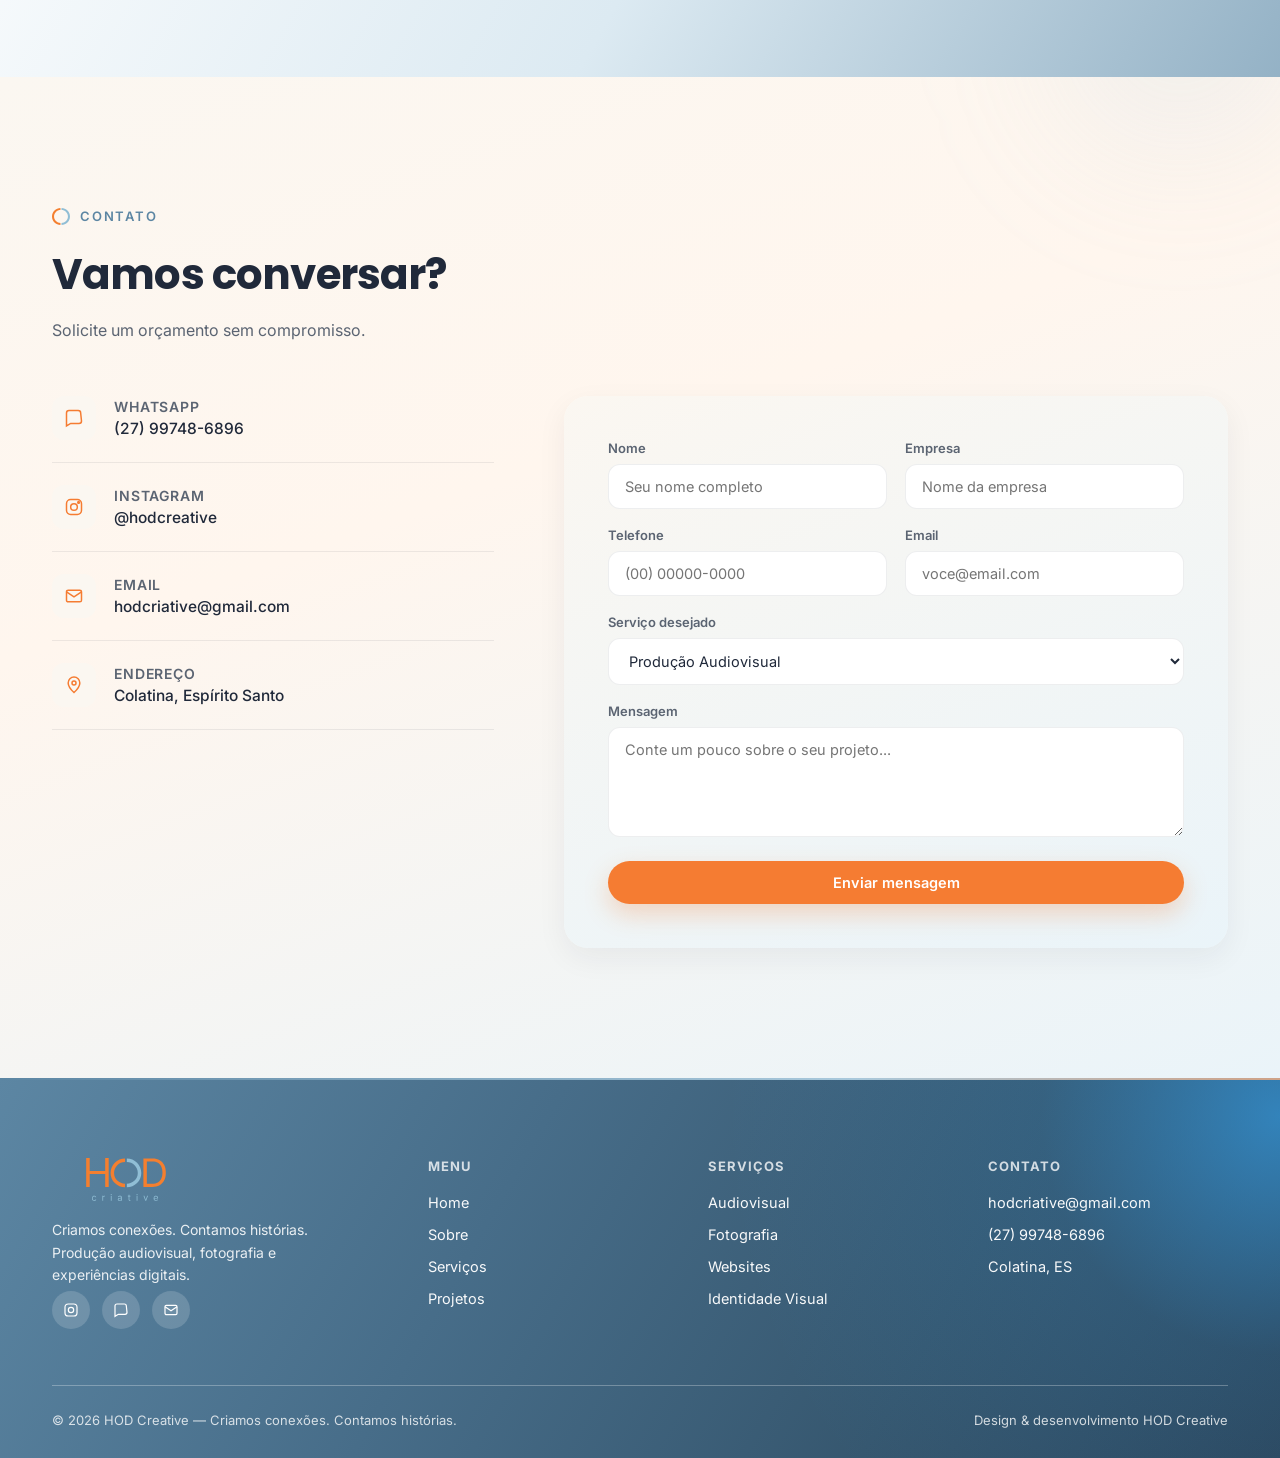
==== commit b2111824: "Alterando informações de e-mail" ====
--- a/index.html
+++ b/index.html
@@ -818,7 +818,7 @@
 
                         <div>
                             <h5>Email</h5>
-                            <p>contato@hodcreative.com</p>
+                            <p>hodcriative@gmail.com</p>
                         </div>
 
                     </div>
@@ -917,23 +917,23 @@
 
                 <div class="social-row">
 
-                    <a href="#" aria-label="Instagram">
+                    <a href="https://www.instagram.com/hodcreative/" aria-label="Instagram" target="_blank" rel="noopener noreferrer">
                         <svg viewBox="0 0 24 24" fill="none" stroke-width="1.8">
                             <rect x="3" y="3" width="18" height="18" rx="5"/>
                             <circle cx="12" cy="12" r="4"/>
                         </svg>
                     </a>
 
-                    <a href="#" aria-label="WhatsApp">
+                    <a href="https://wa.me/55279997486896" aria-label="WhatsApp" target="_blank" rel="noopener noreferrer">
                         <svg viewBox="0 0 24 24" fill="none" stroke-width="1.8">
                             <path d="M21 15.5a3 3 0 01-3 3H8l-5 3V6a3 3 0 013-3h11a3 3 0 013 3z"/>
                         </svg>
                     </a>
 
-                    <a href="#" aria-label="LinkedIn">
+                    <a href="mailto:hodcriative@gmail.com" aria-label="E-mail">
                         <svg viewBox="0 0 24 24" fill="none" stroke-width="1.8">
-                            <rect x="3" y="3" width="18" height="18" rx="3"/>
-                            <path d="M7 10v7M7 7v.01M12 17v-4a2 2 0 014 0v4M12 13v4"/>
+                            <rect x="3" y="5" width="18" height="14" rx="2"/>
+                            <path d="M3 7l9 6 9-6"/>
                         </svg>
                     </a>
 
@@ -969,8 +969,8 @@
 
                 <h5>Contato</h5>
                 <ul>
-                <li><a href="#contato">contato@hodcreative.com</a></li>
-                <li><a href="#contato">(27) 99748-6896</a></li>
+                <li><a href="mailto:hodcriative@gmail.com">hodcriative@gmail.com</a></li>
+                <li><a href="https://wa.me/55279997486896" target="_blank" rel="noopener noreferrer">(27) 99748-6896</a></li>
                 <li><a href="#contato">Colatina, ES</a></li>
                 </ul>
 
@@ -993,4 +993,4 @@
 <script src="JS/script.js"></script>
 
 </body>
-</html>+</html>
--- a/CSS/style.css
+++ b/CSS/style.css
@@ -724,14 +724,6 @@
     0%,100% { transform:scale(1); }
     50%     { transform:scale(1.06); }
 }
-
-/* Linha embaixo do ícone, fecha o "sanduíche" com a linha do topo */
-.diff-icon::after{
-    content:"";position:absolute;bottom:-30px;left:50%;translate:-50% 0;
-    width:0;height:2px;background:var(--accent, var(--orange));
-    transition:width .5s ease .1s;
-}
-.diff-card:hover .diff-icon::after{width:34px;}
 
 .diff-icon svg{width:26px;height:26px;stroke:var(--accent, var(--orange));transition:stroke .3s;}
 
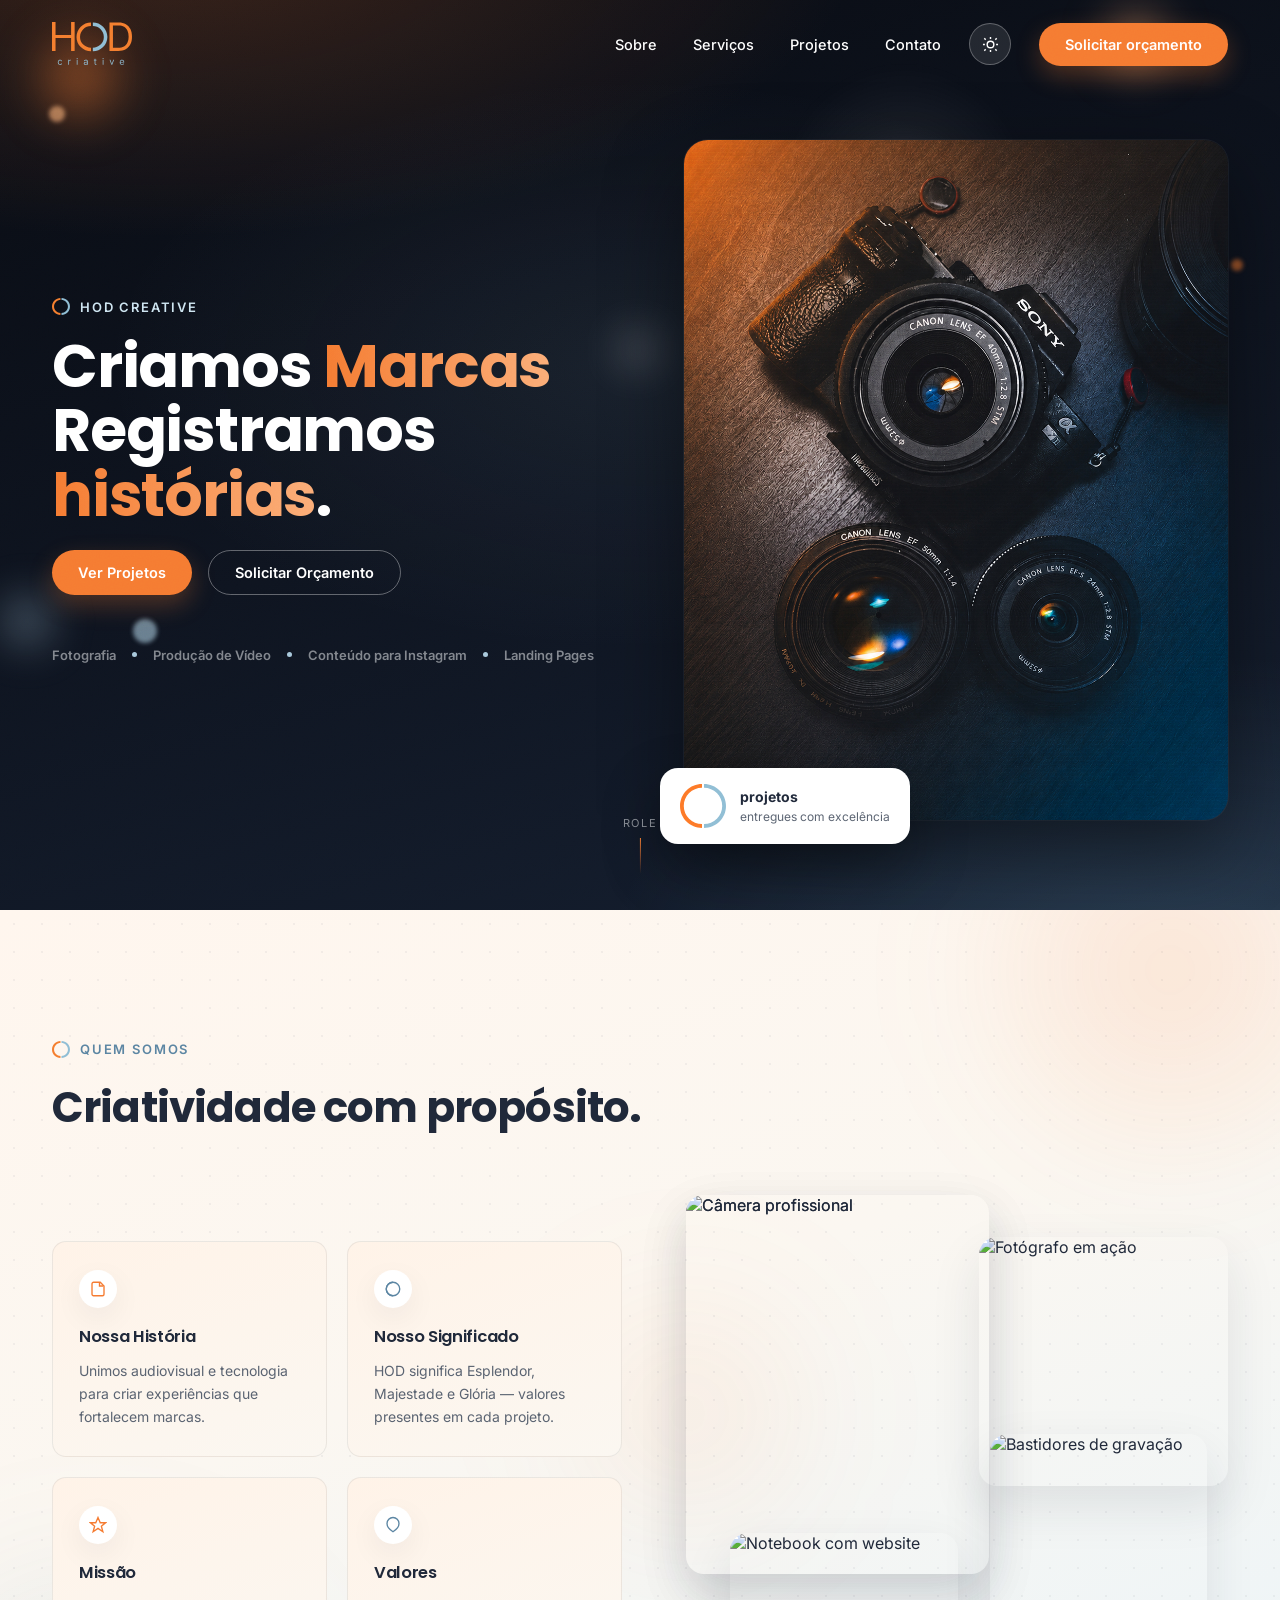
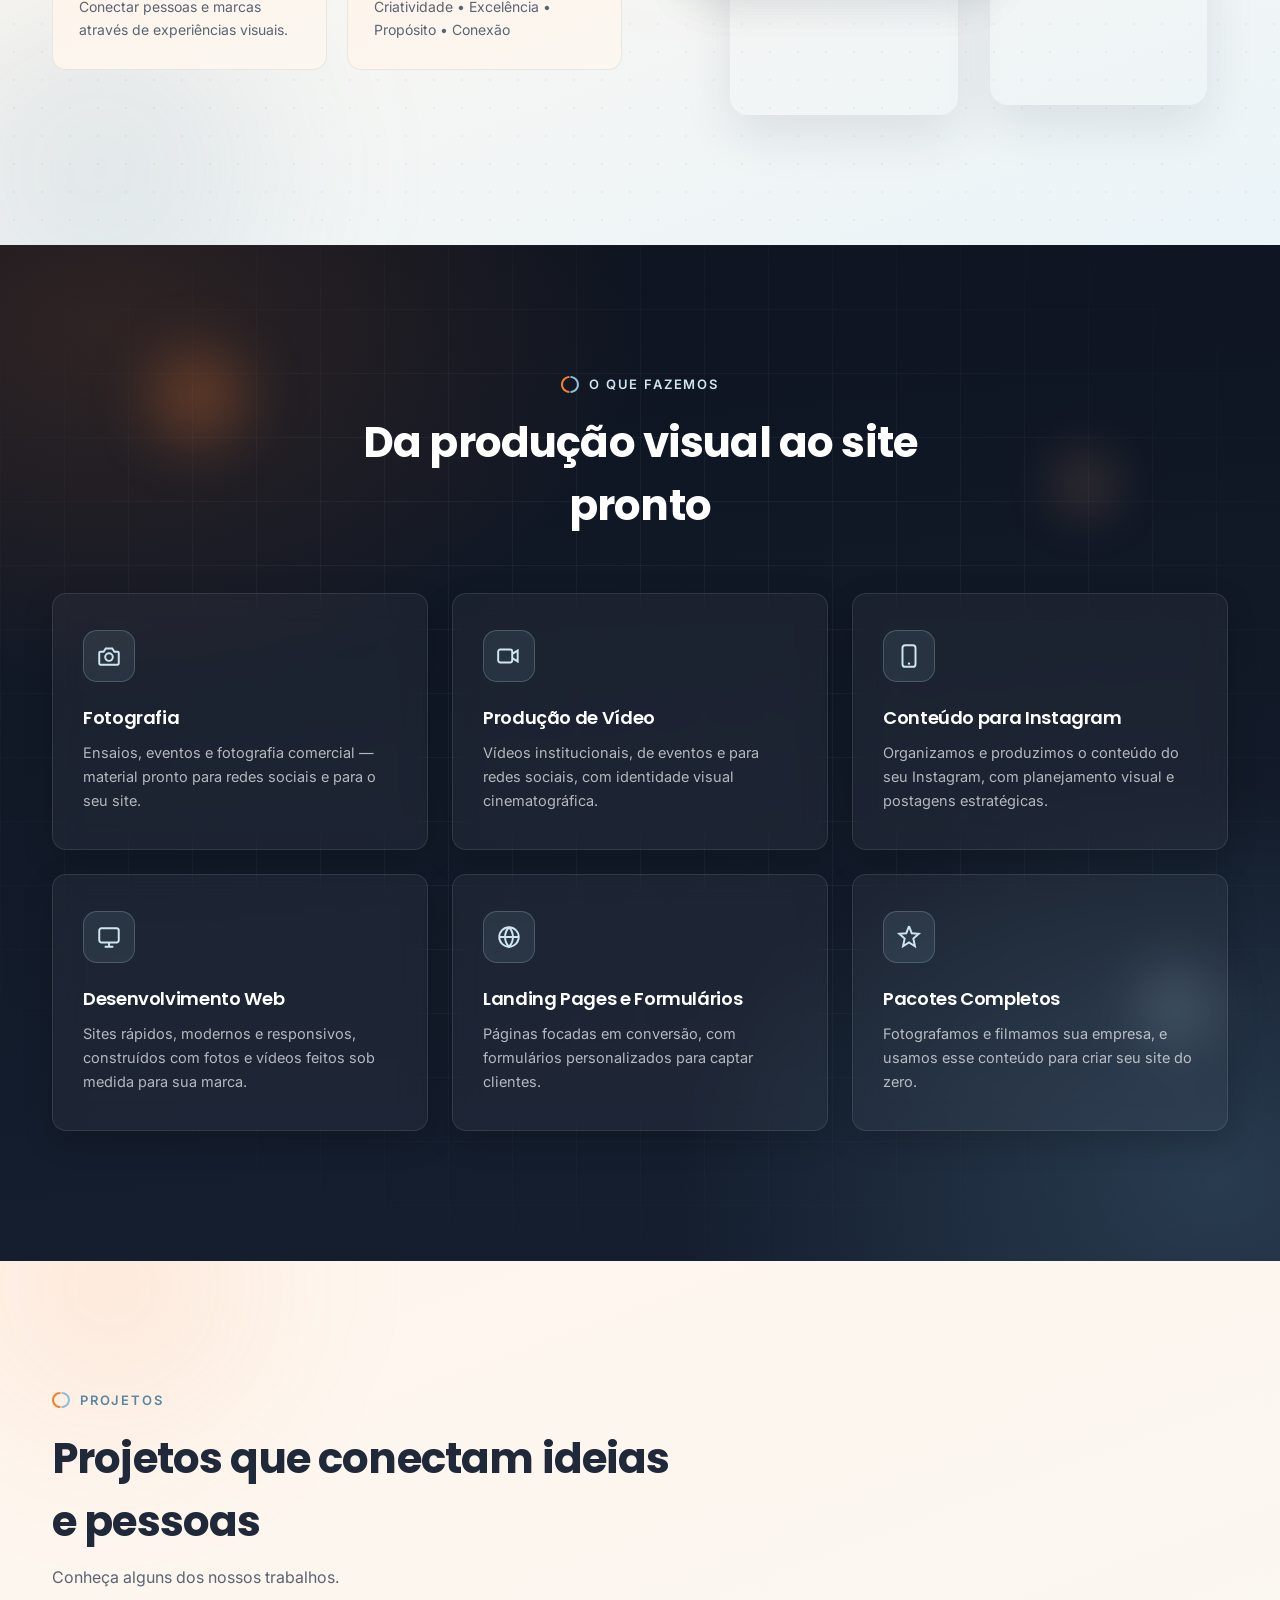
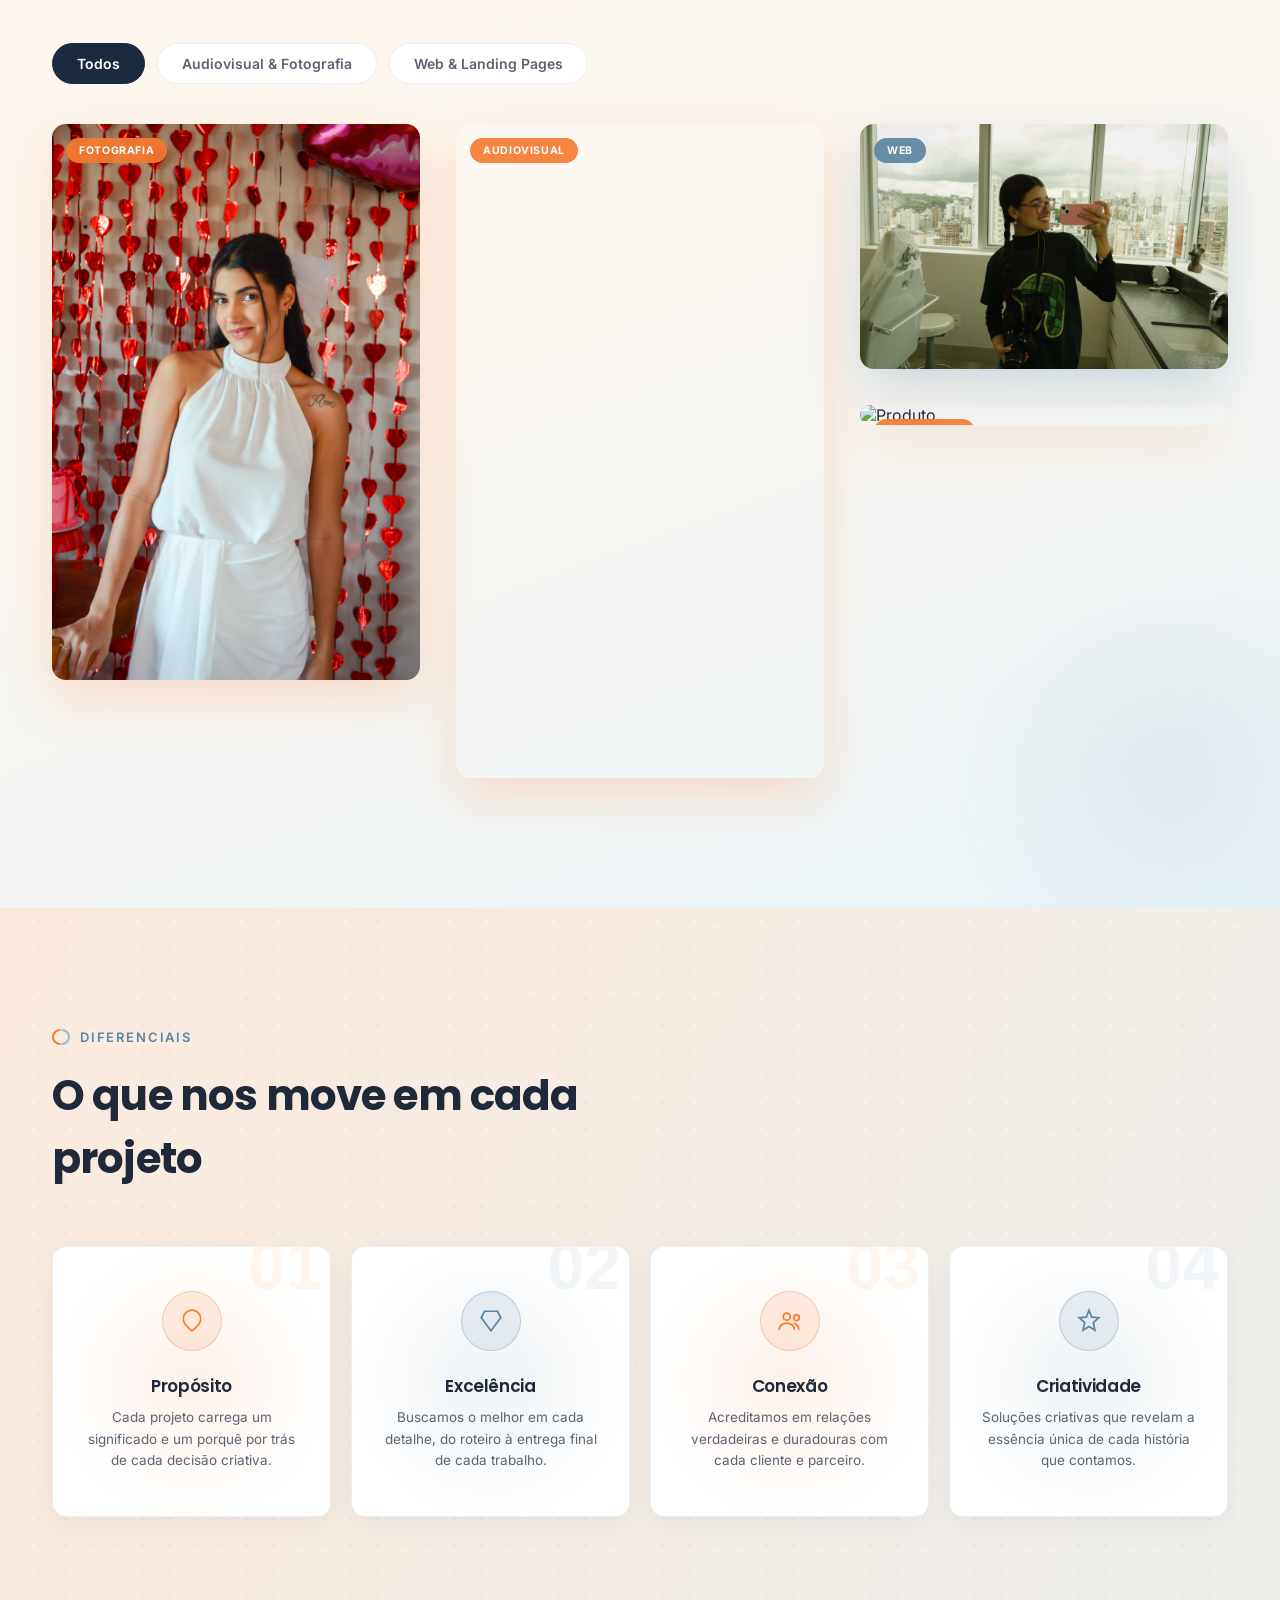
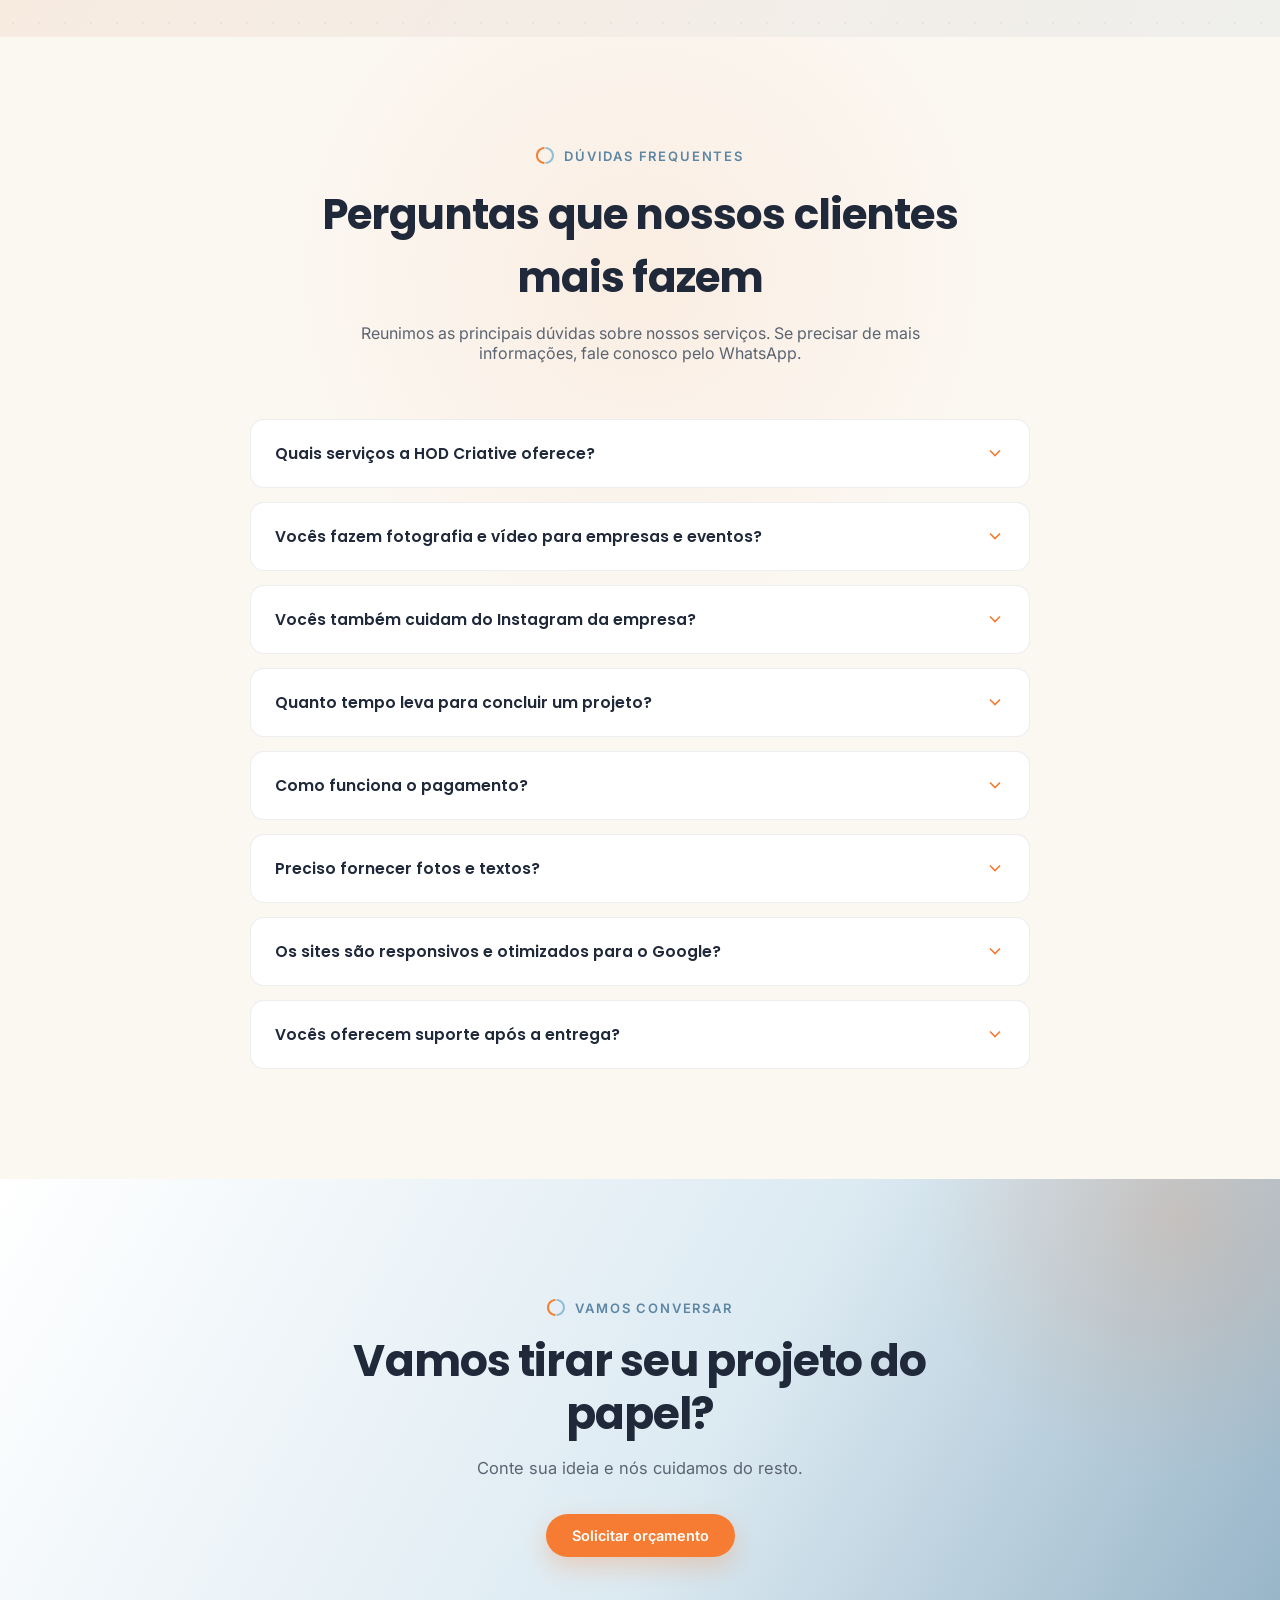
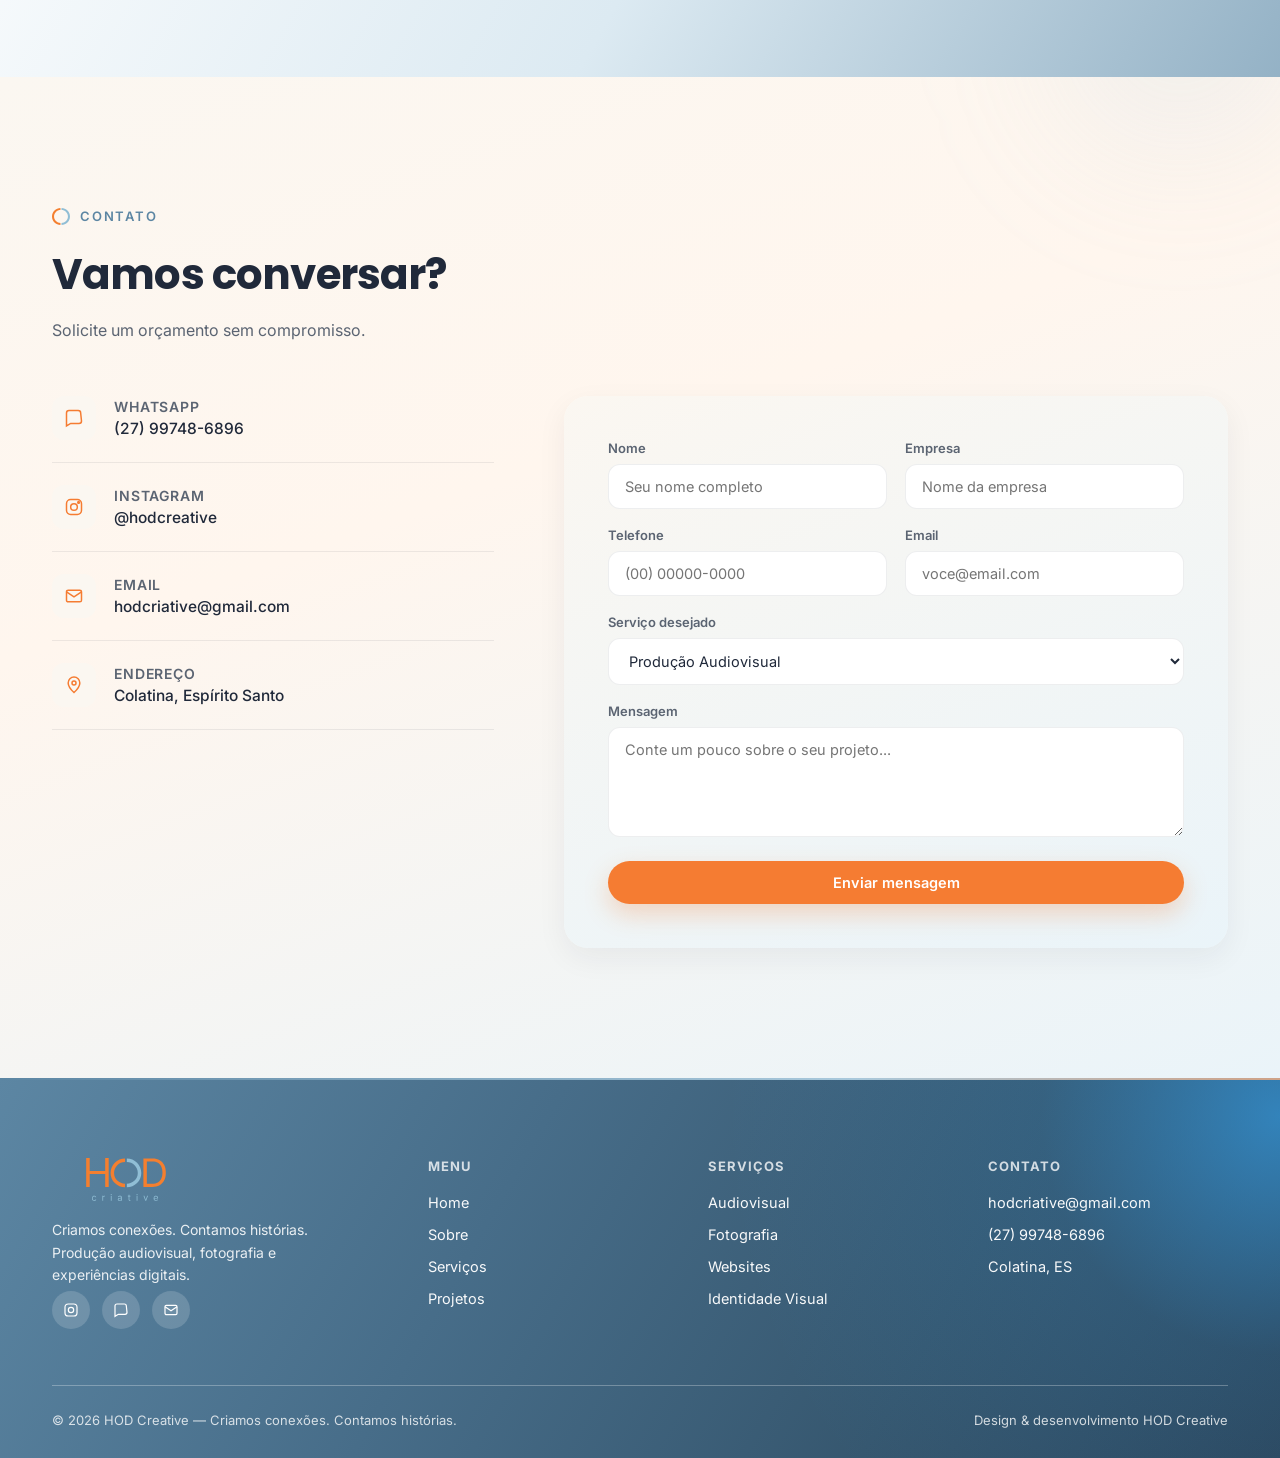
==== commit bad94481: "Acertando configuração de WhatsApp e E-mail" ====
--- a/index.html
+++ b/index.html
@@ -57,7 +57,7 @@
 
         <nav class="menu">
             <ul>
-                <li><a class="nav-link" href="#home">Home</a></li>
+            <!-- <li><a class="nav-link" href="#home">Home</a></li> -->
                 <li><a class="nav-link" href="#sobre">Sobre</a></li>
                 <li><a class="nav-link" href="#servicos">Serviços</a></li>
                 <li><a class="nav-link" href="#projetos">Projetos</a></li>
@@ -924,13 +924,13 @@
                         </svg>
                     </a>
 
-                    <a href="https://wa.me/55279997486896" aria-label="WhatsApp" target="_blank" rel="noopener noreferrer">
+                    <a href="https://wa.me/5527997486896" aria-label="WhatsApp" target="_blank" rel="noopener noreferrer">
                         <svg viewBox="0 0 24 24" fill="none" stroke-width="1.8">
                             <path d="M21 15.5a3 3 0 01-3 3H8l-5 3V6a3 3 0 013-3h11a3 3 0 013 3z"/>
                         </svg>
                     </a>
 
-                    <a href="mailto:hodcriative@gmail.com" aria-label="E-mail">
+                    <a href="https://mail.google.com/mail/?view=cm&fs=1&to=hodcriative@gmail.com" aria-label="E-mail">
                         <svg viewBox="0 0 24 24" fill="none" stroke-width="1.8">
                             <rect x="3" y="5" width="18" height="14" rx="2"/>
                             <path d="M3 7l9 6 9-6"/>
@@ -969,8 +969,8 @@
 
                 <h5>Contato</h5>
                 <ul>
-                <li><a href="mailto:hodcriative@gmail.com">hodcriative@gmail.com</a></li>
-                <li><a href="https://wa.me/55279997486896" target="_blank" rel="noopener noreferrer">(27) 99748-6896</a></li>
+                <li><a href="https://mail.google.com/mail/?view=cm&fs=1&to=hodcriative@gmail.com">hodcriative@gmail.com</a></li>
+                <li><a href="https://wa.me/5527997486896" target="_blank" rel="noopener noreferrer">(27) 99748-6896</a></li>
                 <li><a href="#contato">Colatina, ES</a></li>
                 </ul>
 
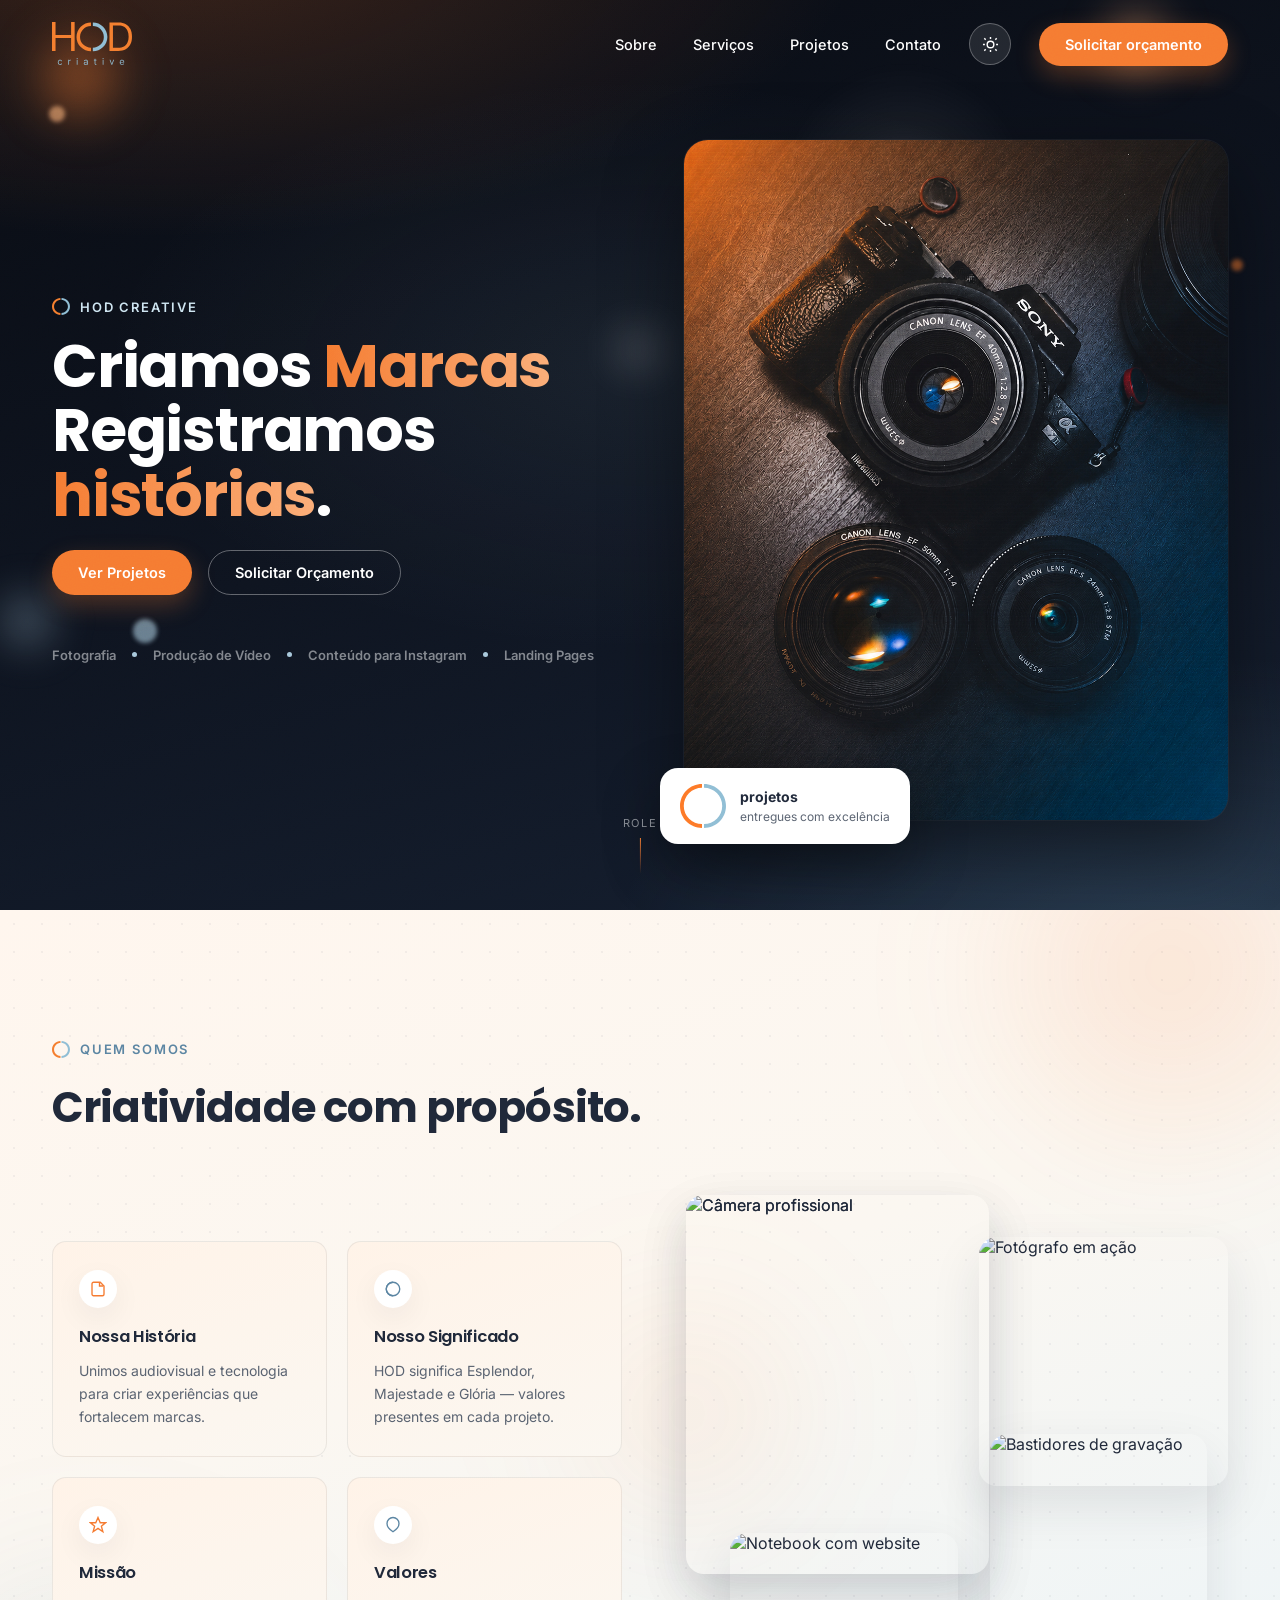
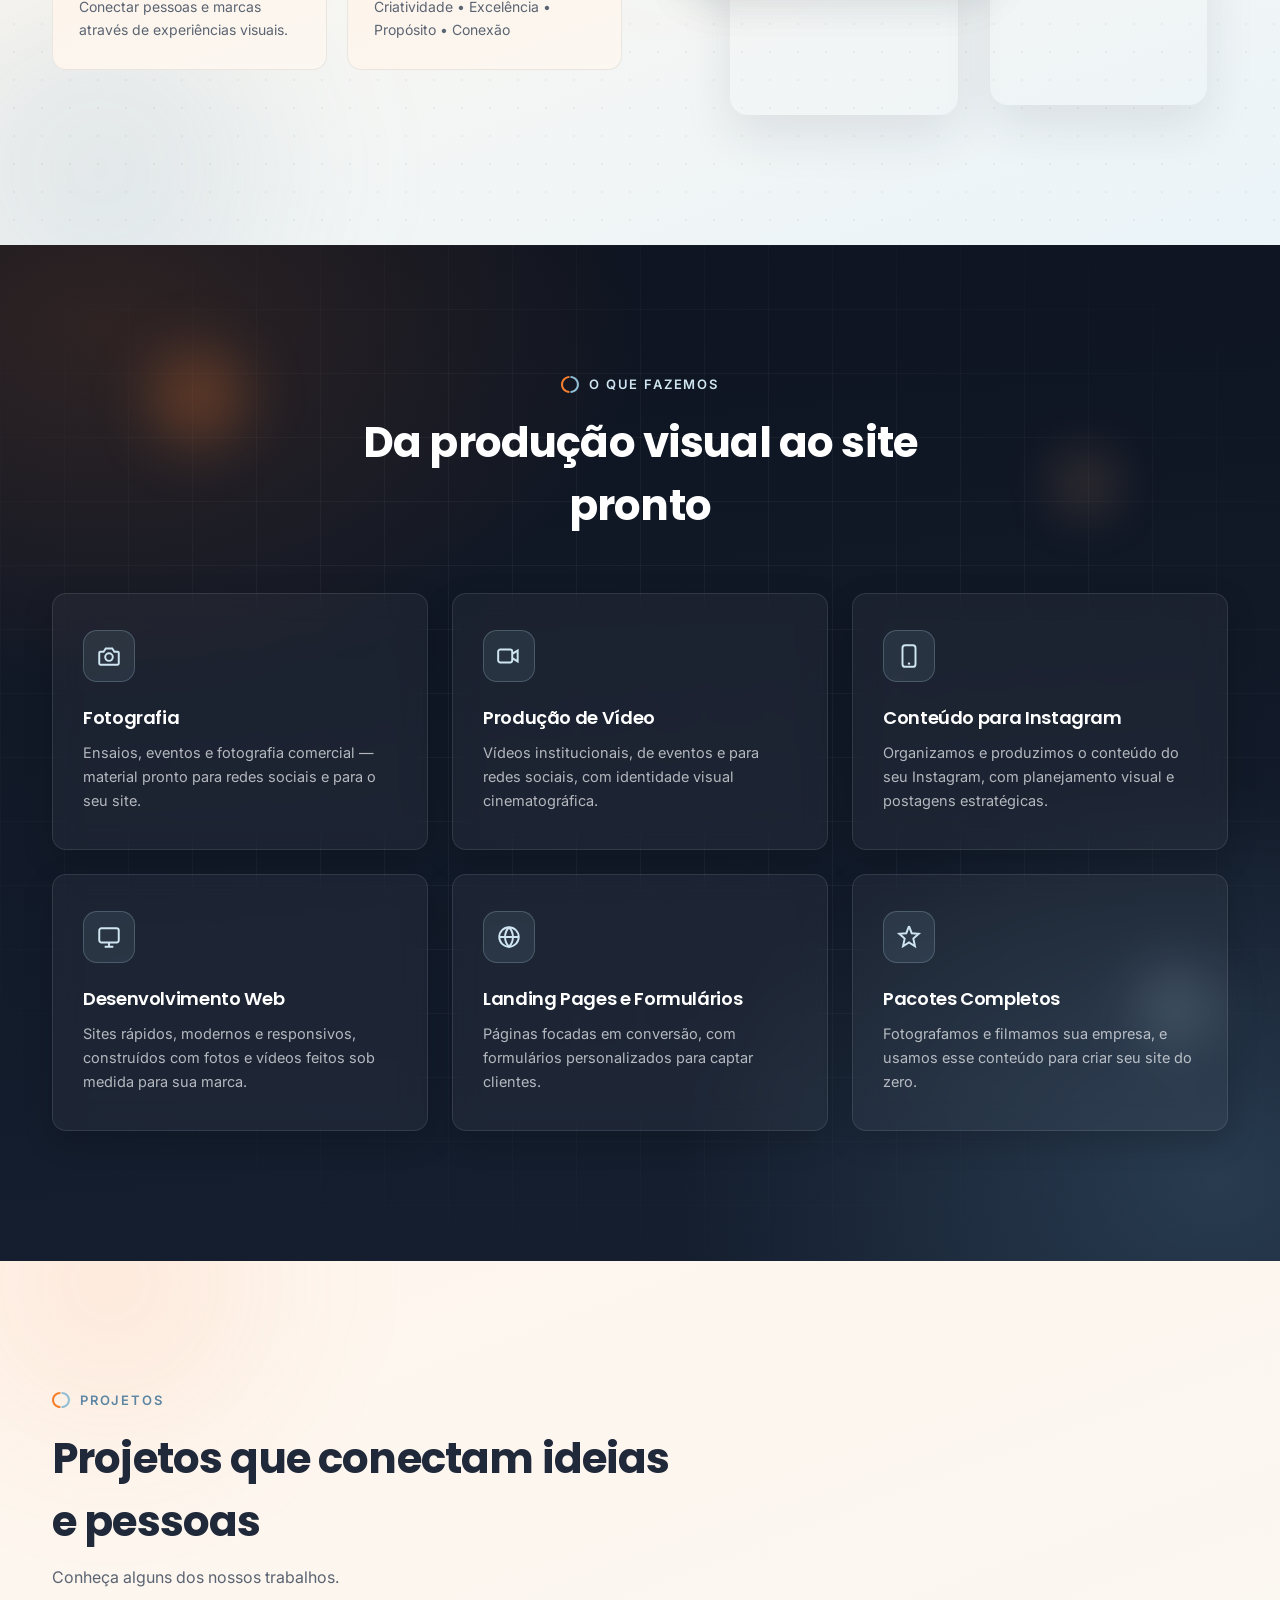
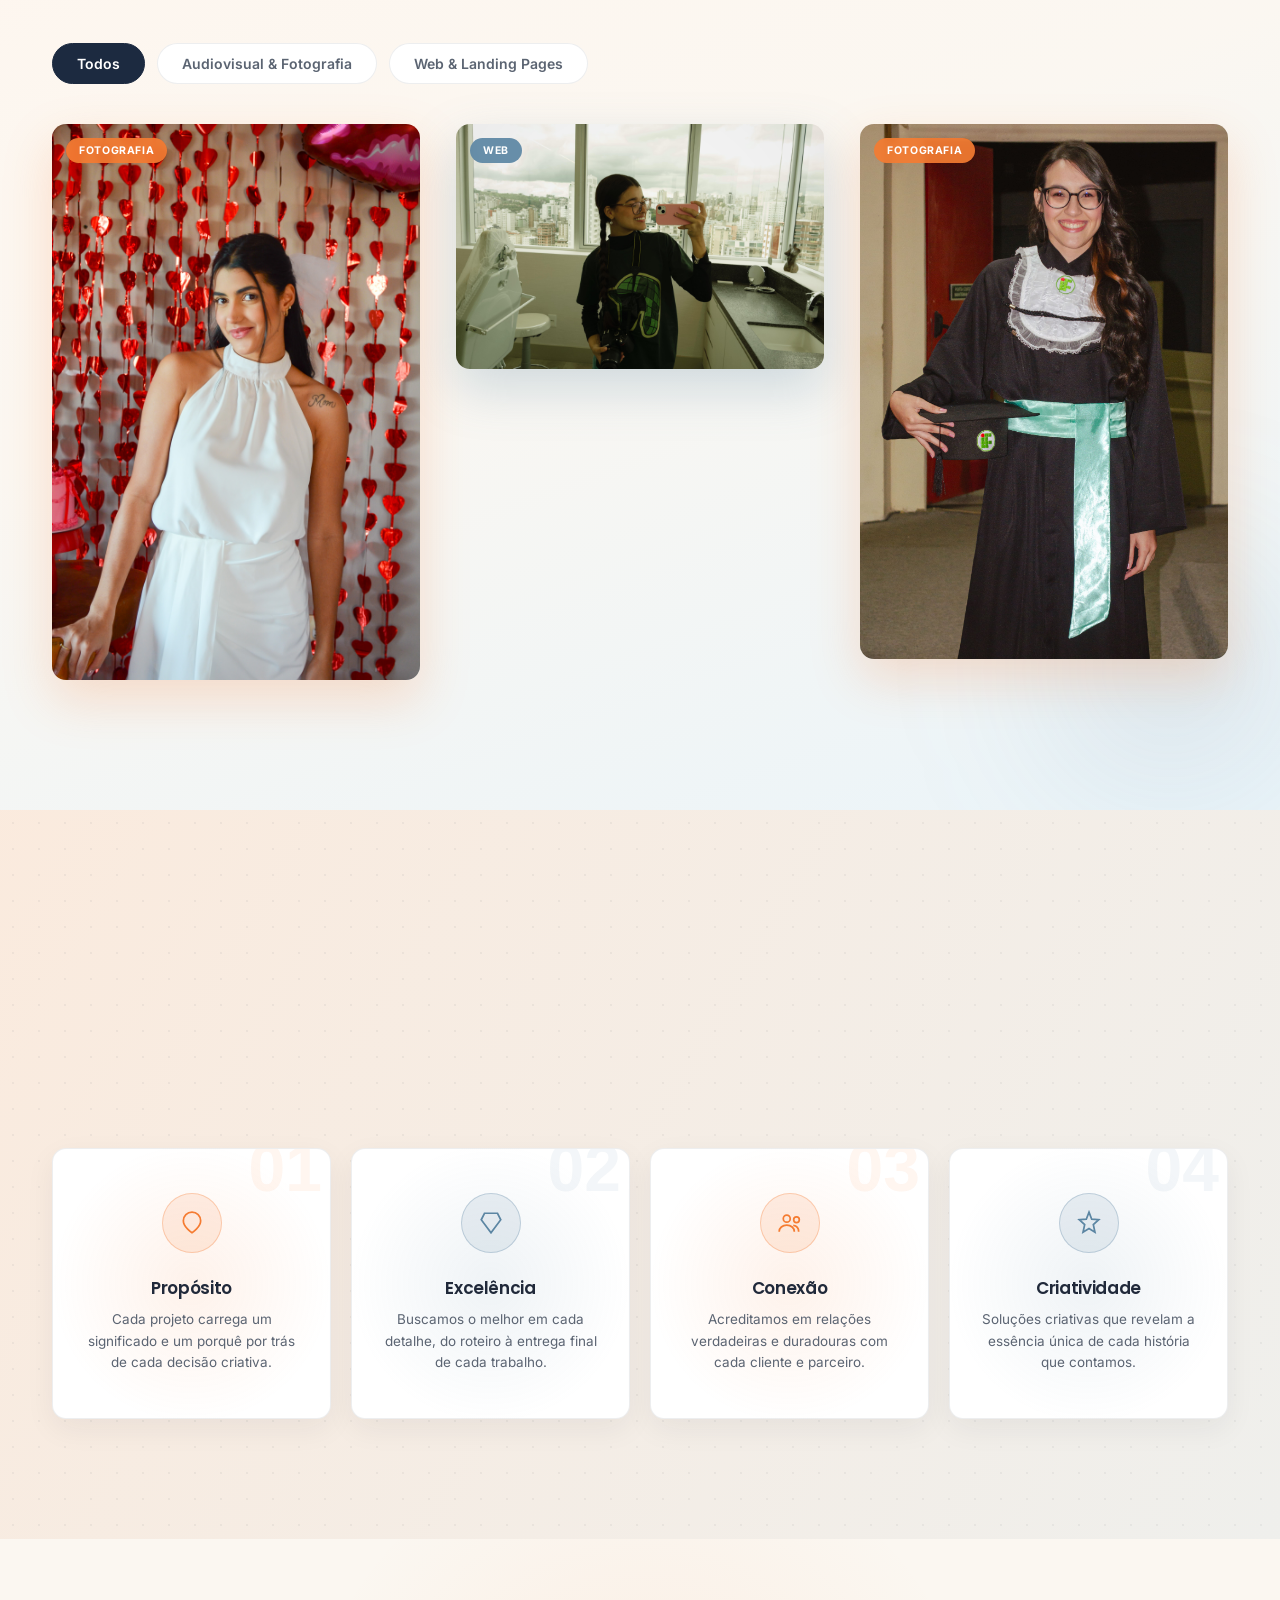
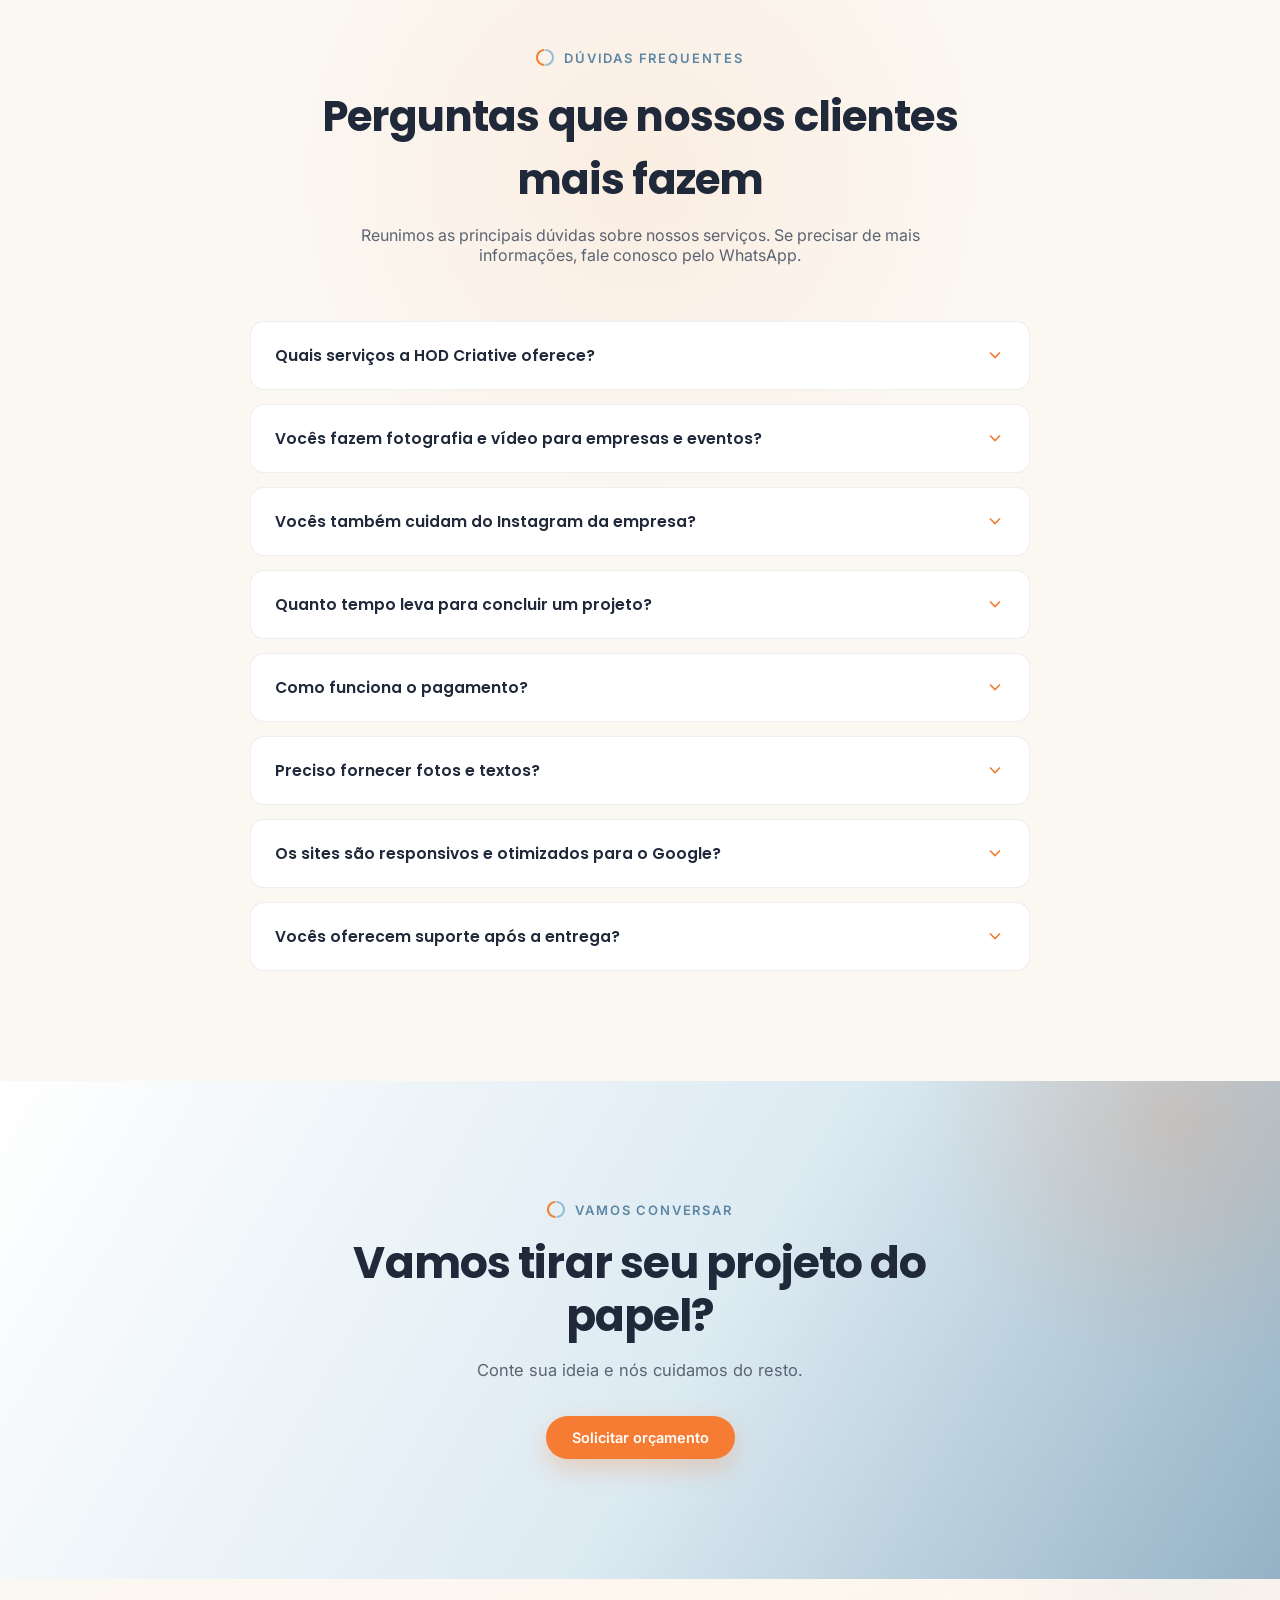
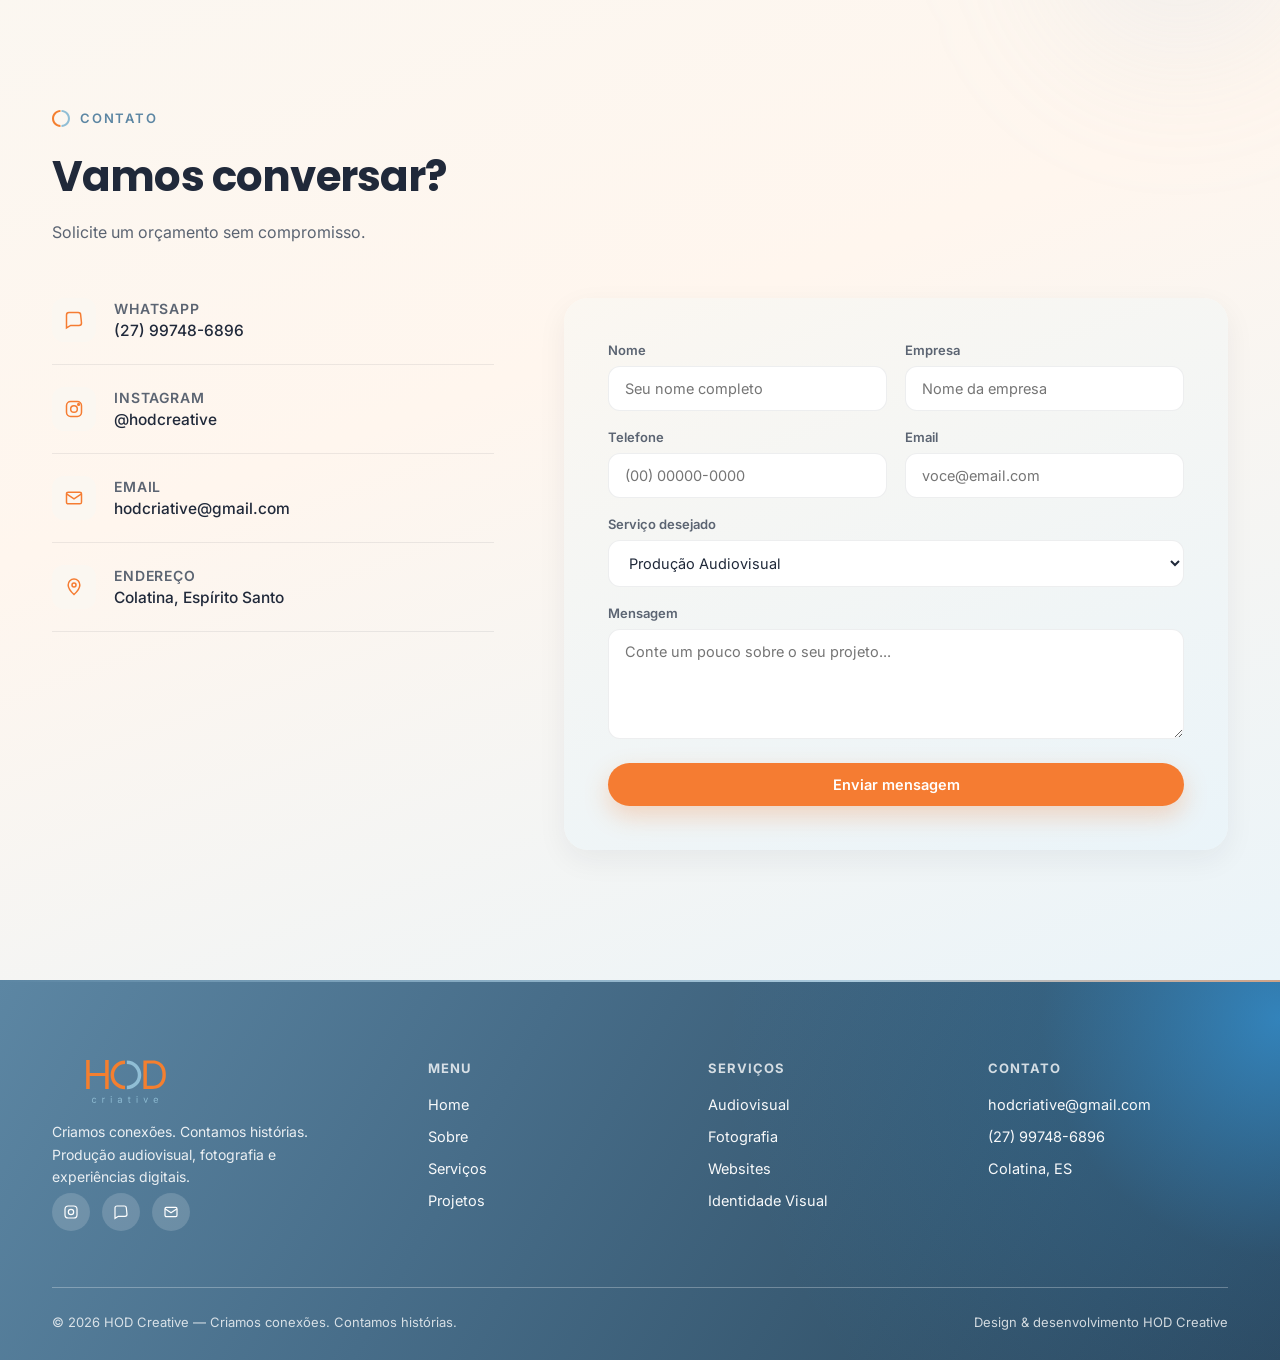
==== commit b5c0b86e: "Acertando configuração de WhatsApp e E-mail" ====
--- a/index.html
+++ b/index.html
@@ -86,7 +86,7 @@
 
 <div class="mobile-panel" id="mobilePanel">
     <button class="close-btn" id="closeBtn">&times;</button>
-    <a href="#home">Home</a>
+  <!-- <a href="#home">Home</a> -->
     <a href="#sobre">Sobre</a>
     <a href="#servicos">Serviços</a>
     <a href="#projetos">Projetos</a>
@@ -428,7 +428,7 @@
                 </div>
 
             </div>-->
-            
+    <!--        
           <div class="proj-item reveal" data-category="audiovisual">
                 <span class="cat-badge">Audiovisual</span>
 
@@ -453,7 +453,7 @@
                     <h5>Casamentos — Vídeos &amp; Fotos</h5>
                     <a class="view-btn" href="casamentos.html">Ver Projeto</a>
                 </div>
-            </div>
+            </div>-->
 
             <div class="proj-item reveal" data-category="web">
                 <span class="cat-badge">Web</span>
@@ -469,7 +469,7 @@
 
             <div class="proj-item reveal" data-category="audiovisual">
                 <span class="cat-badge">Fotografia</span>
-                <img src="IMG/formatura/formatura.jpeg" alt="Produto">
+                <img src="IMG/formatura/lyvia.jpeg" alt="Produto">
 
                 <div class="overlay">
                     <span class="tag">Fotografia</span>
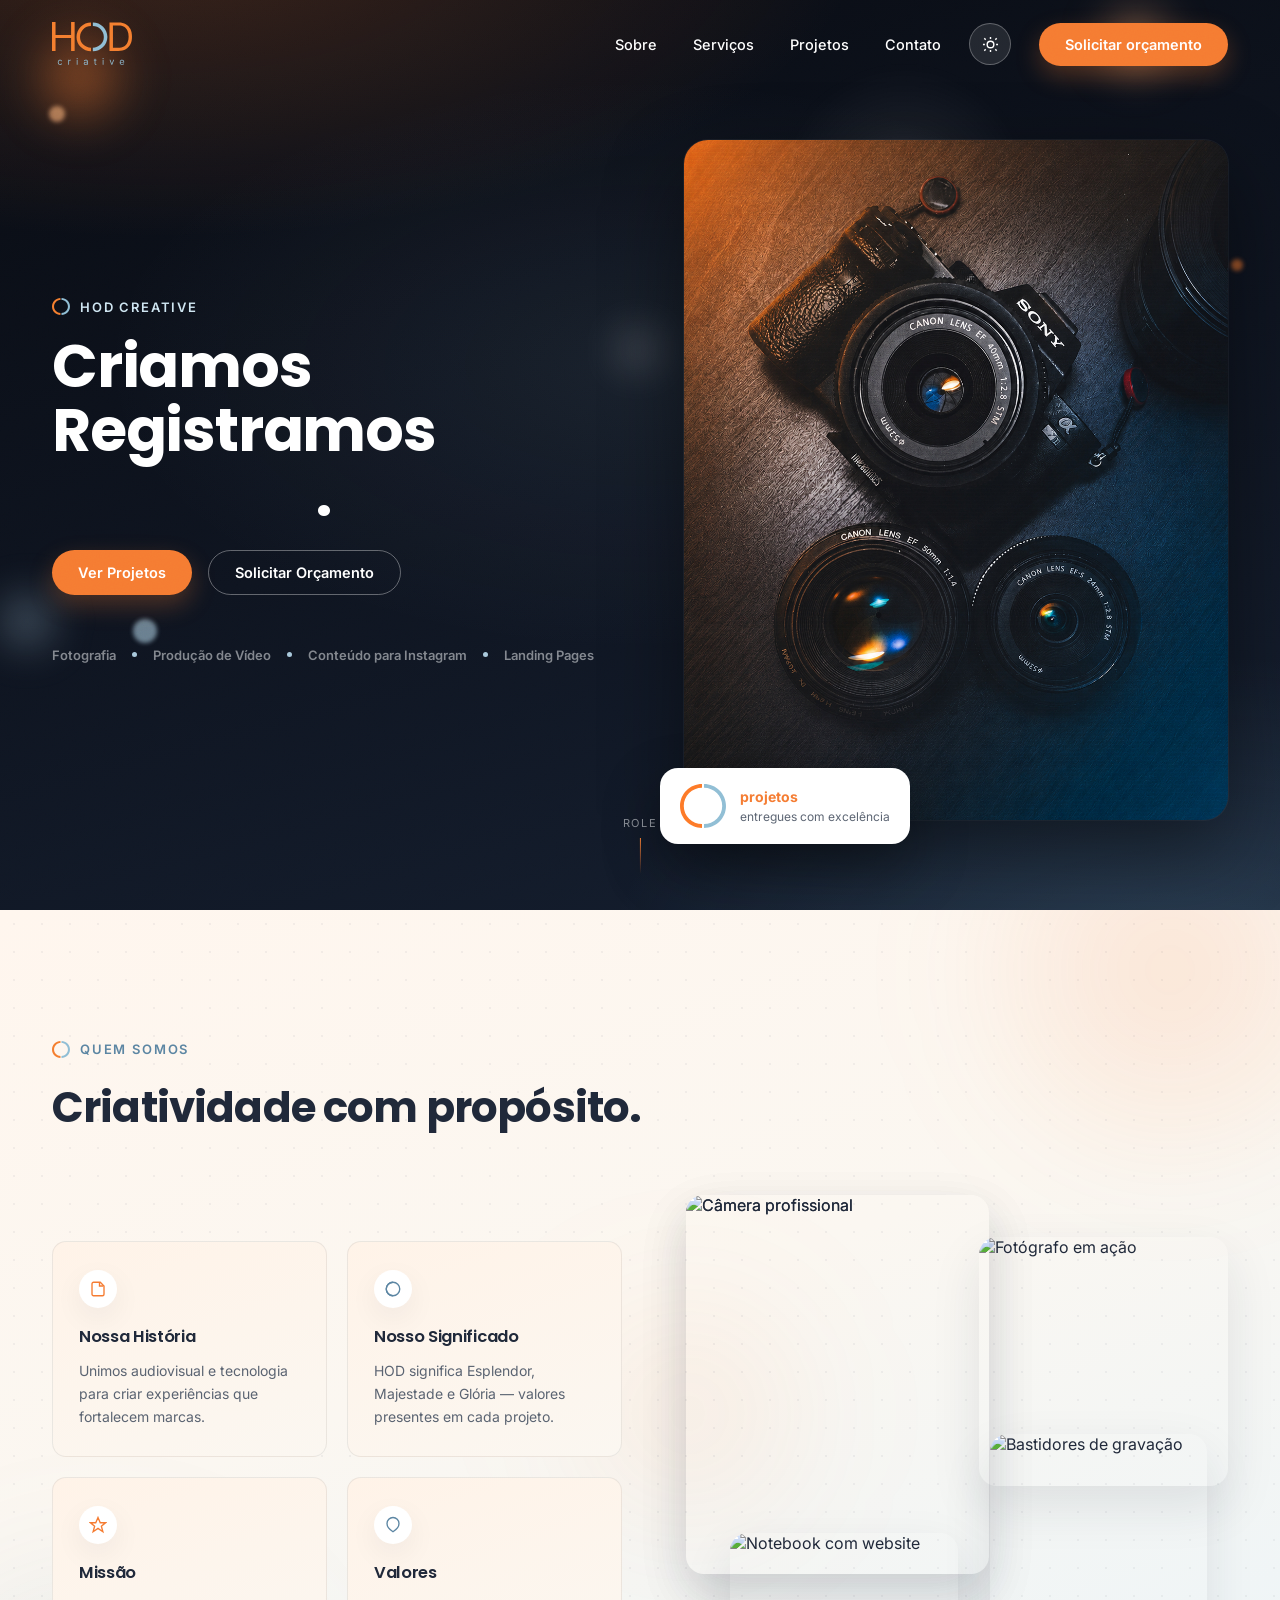
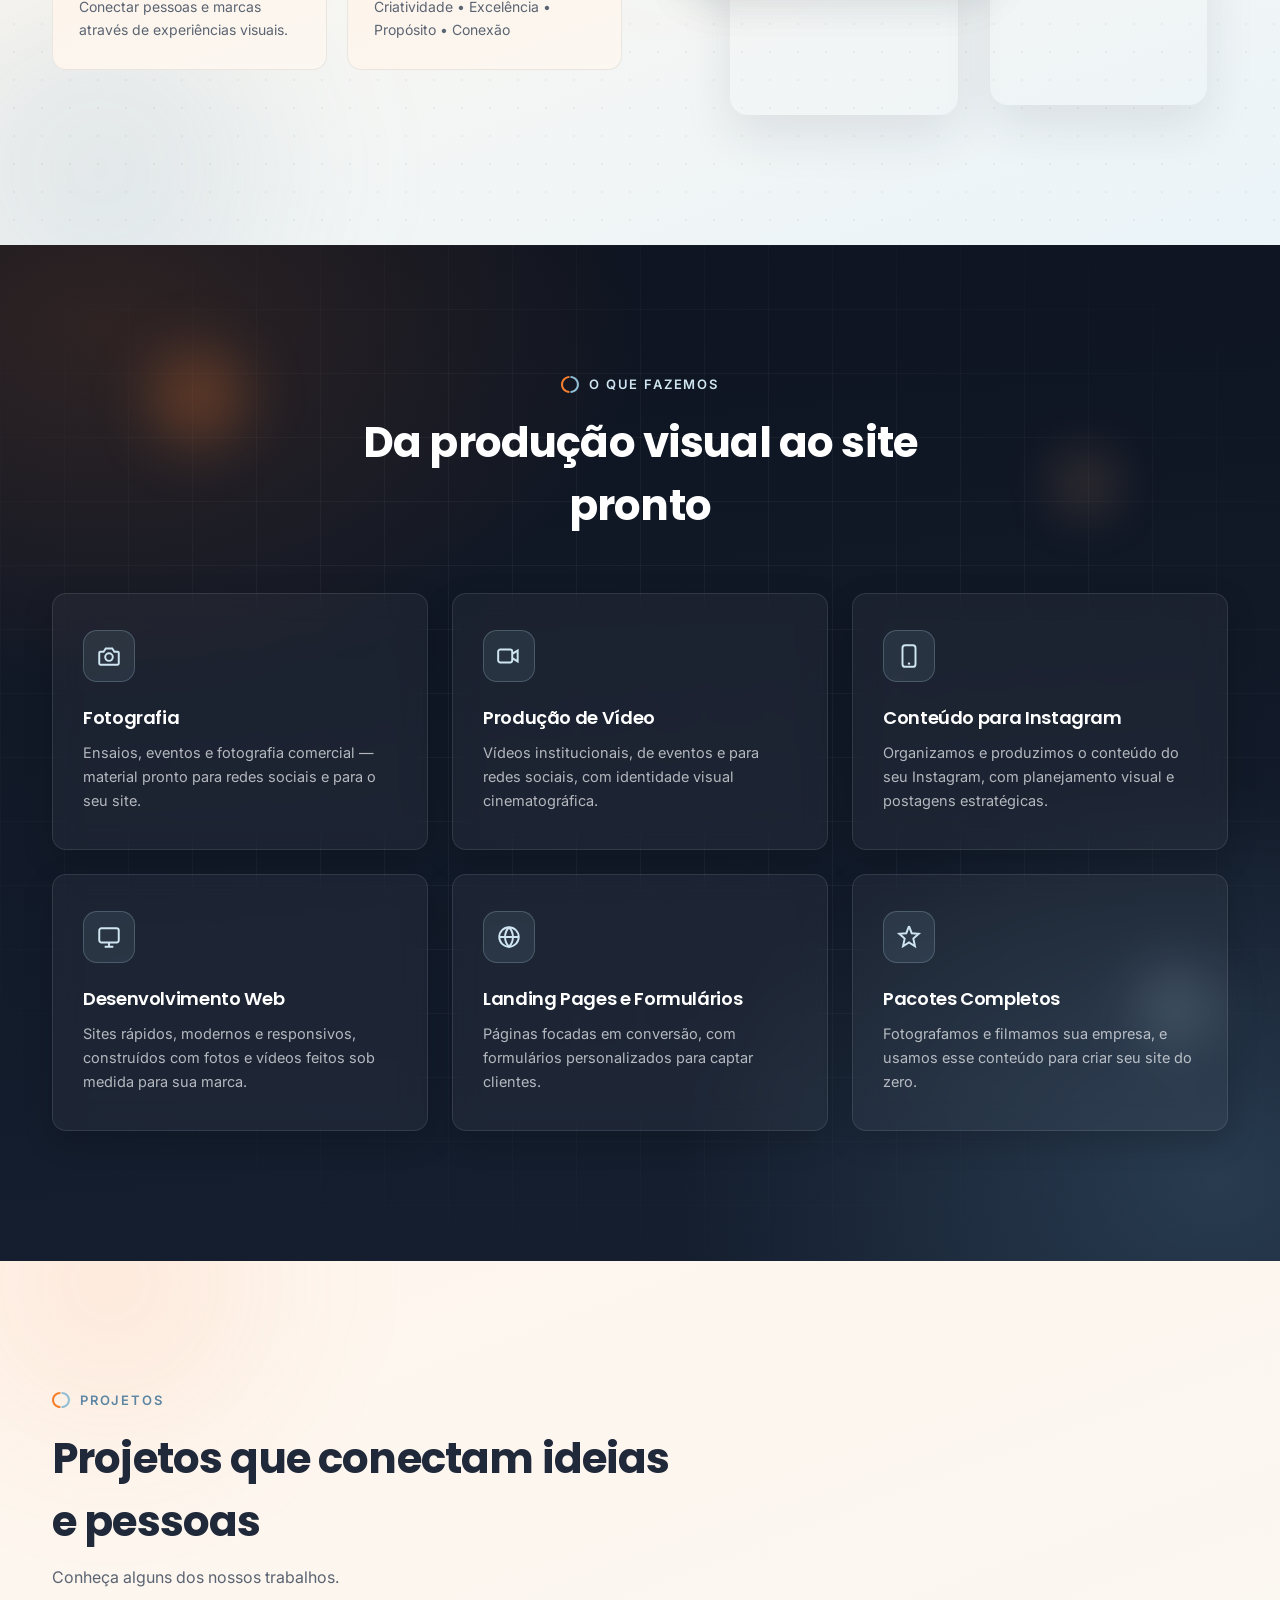
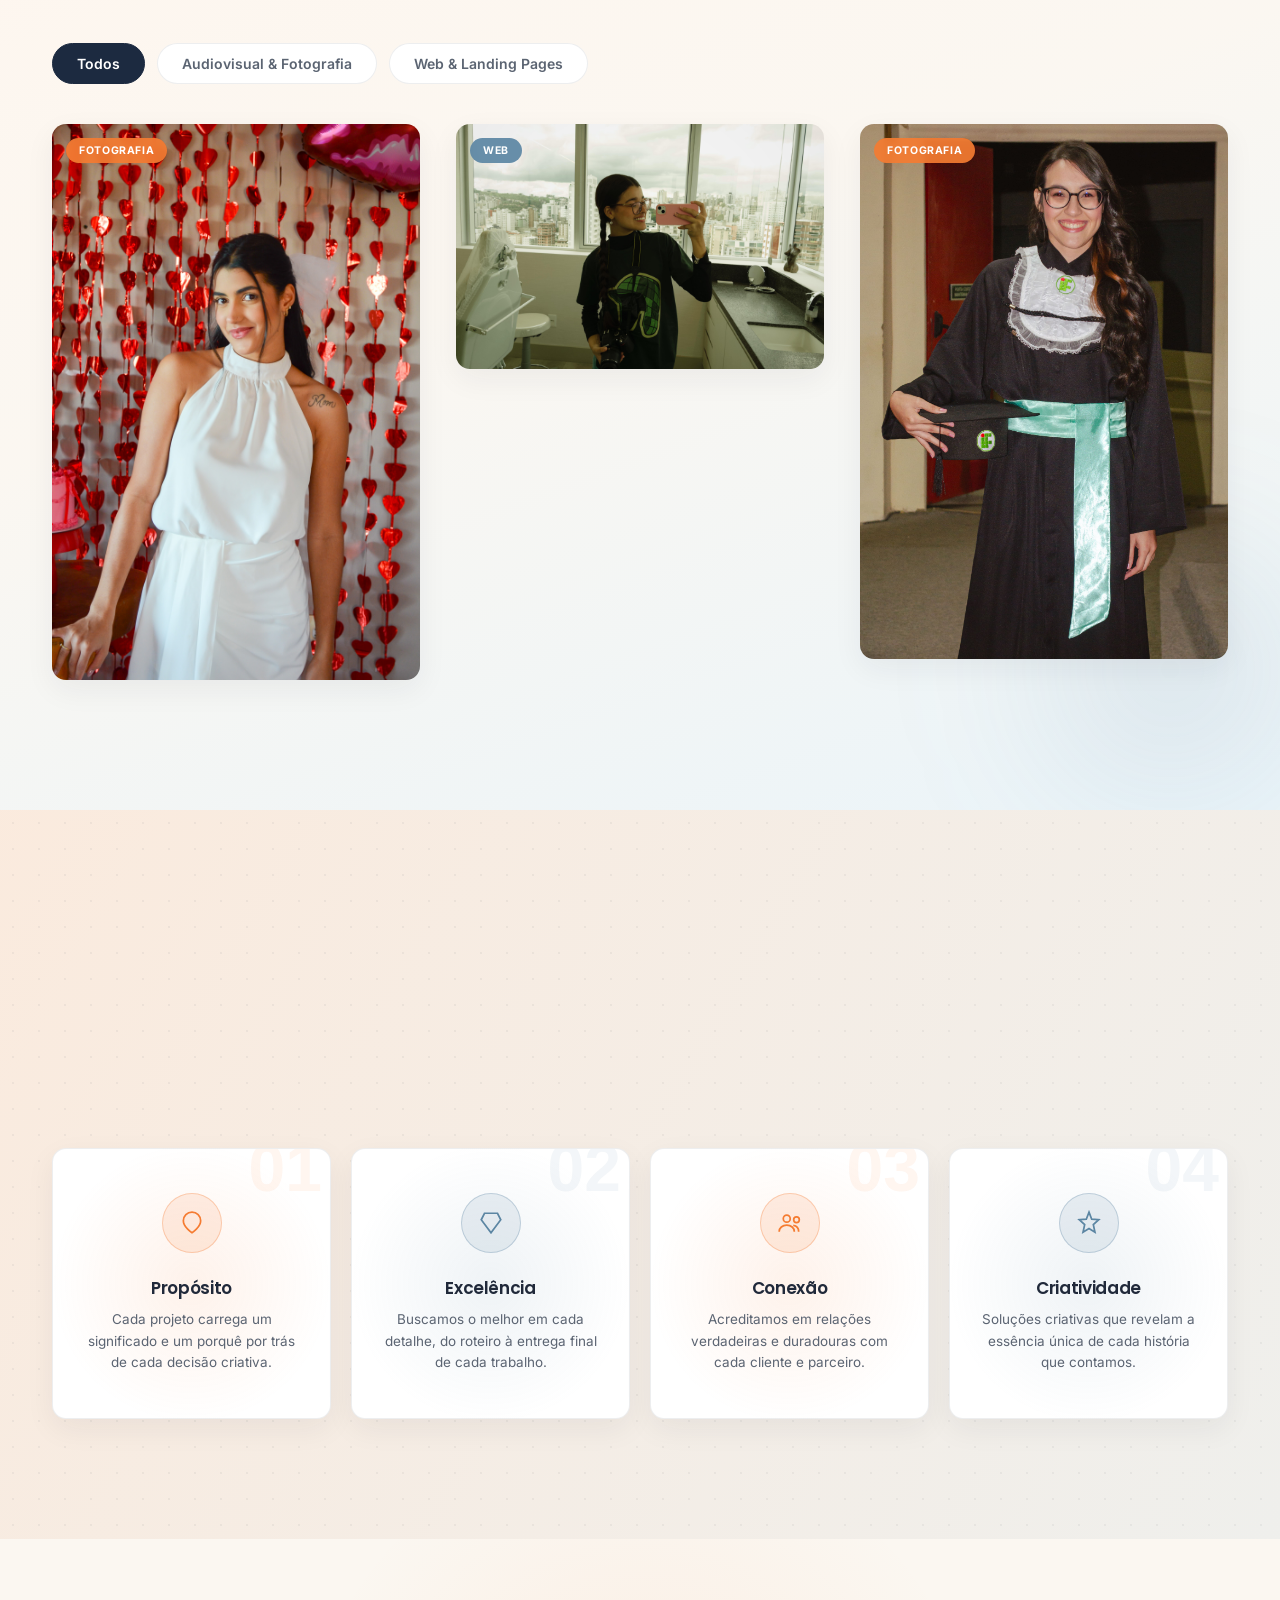
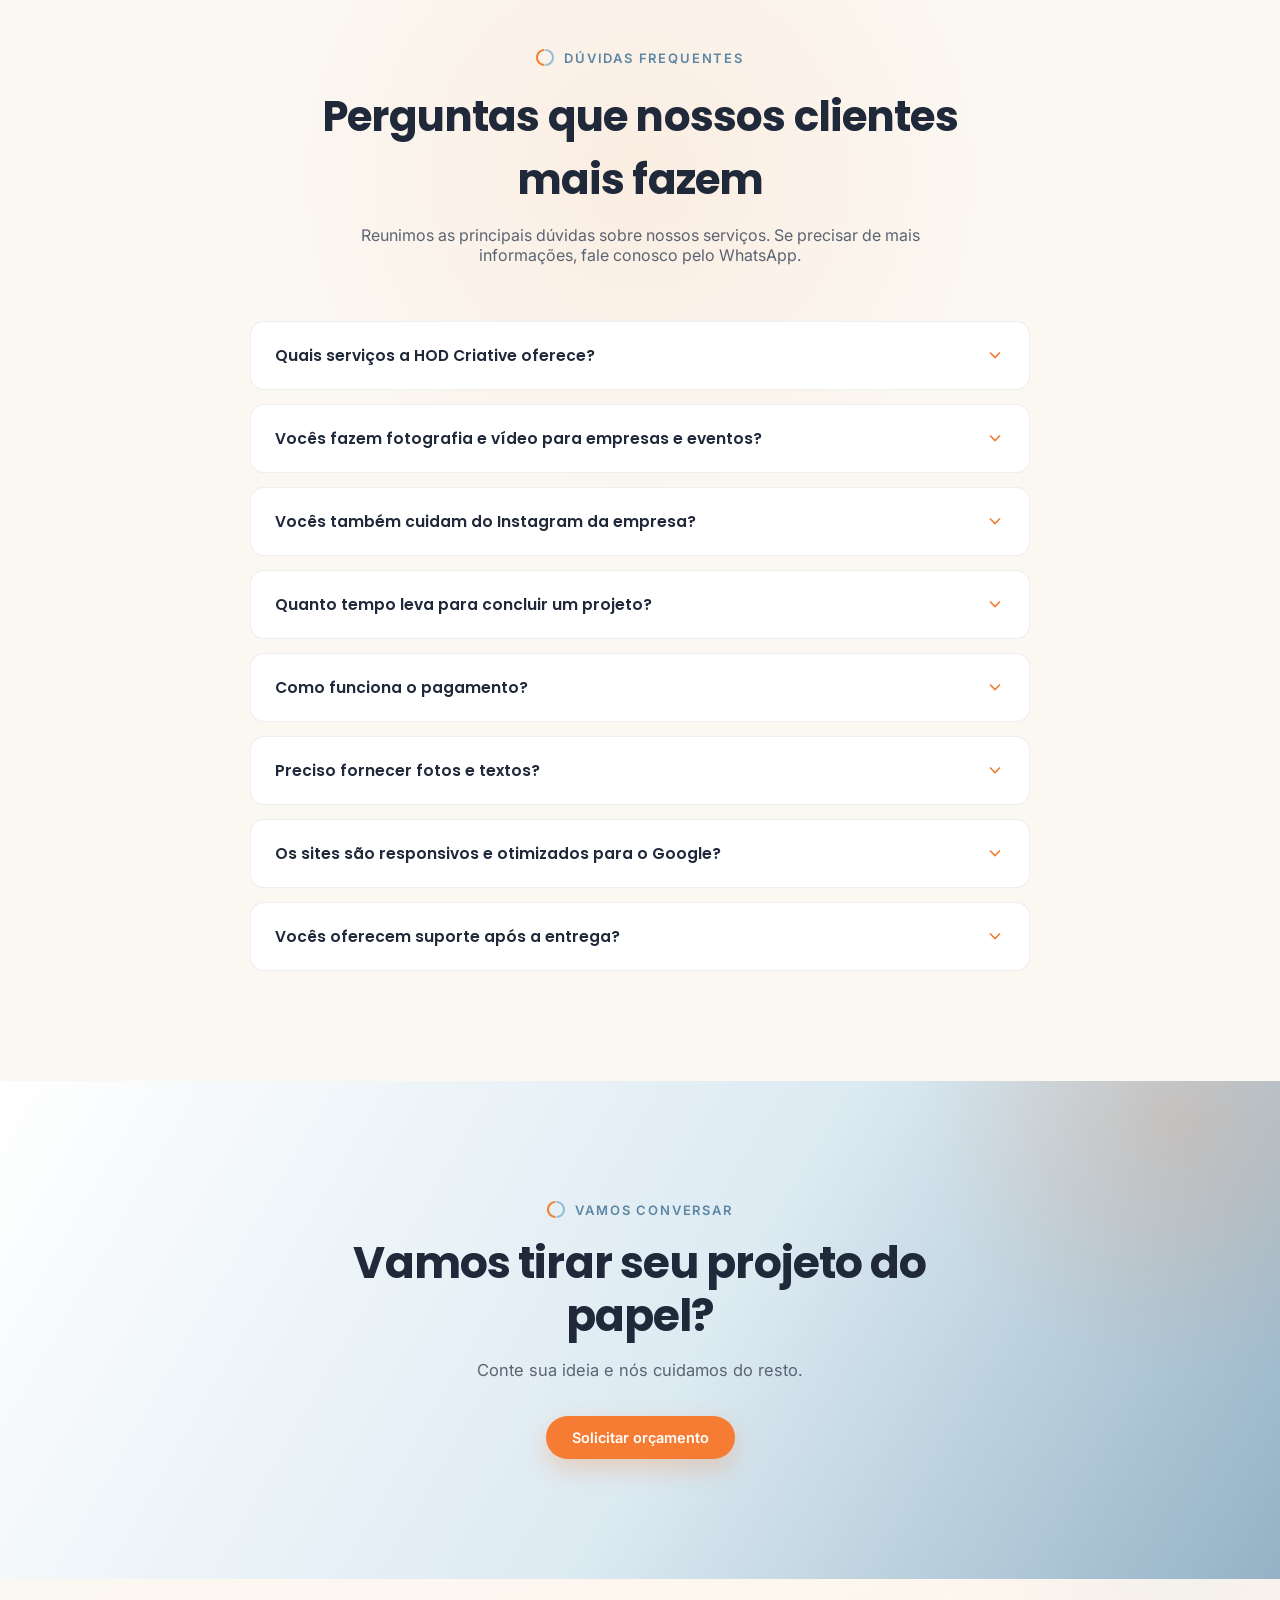
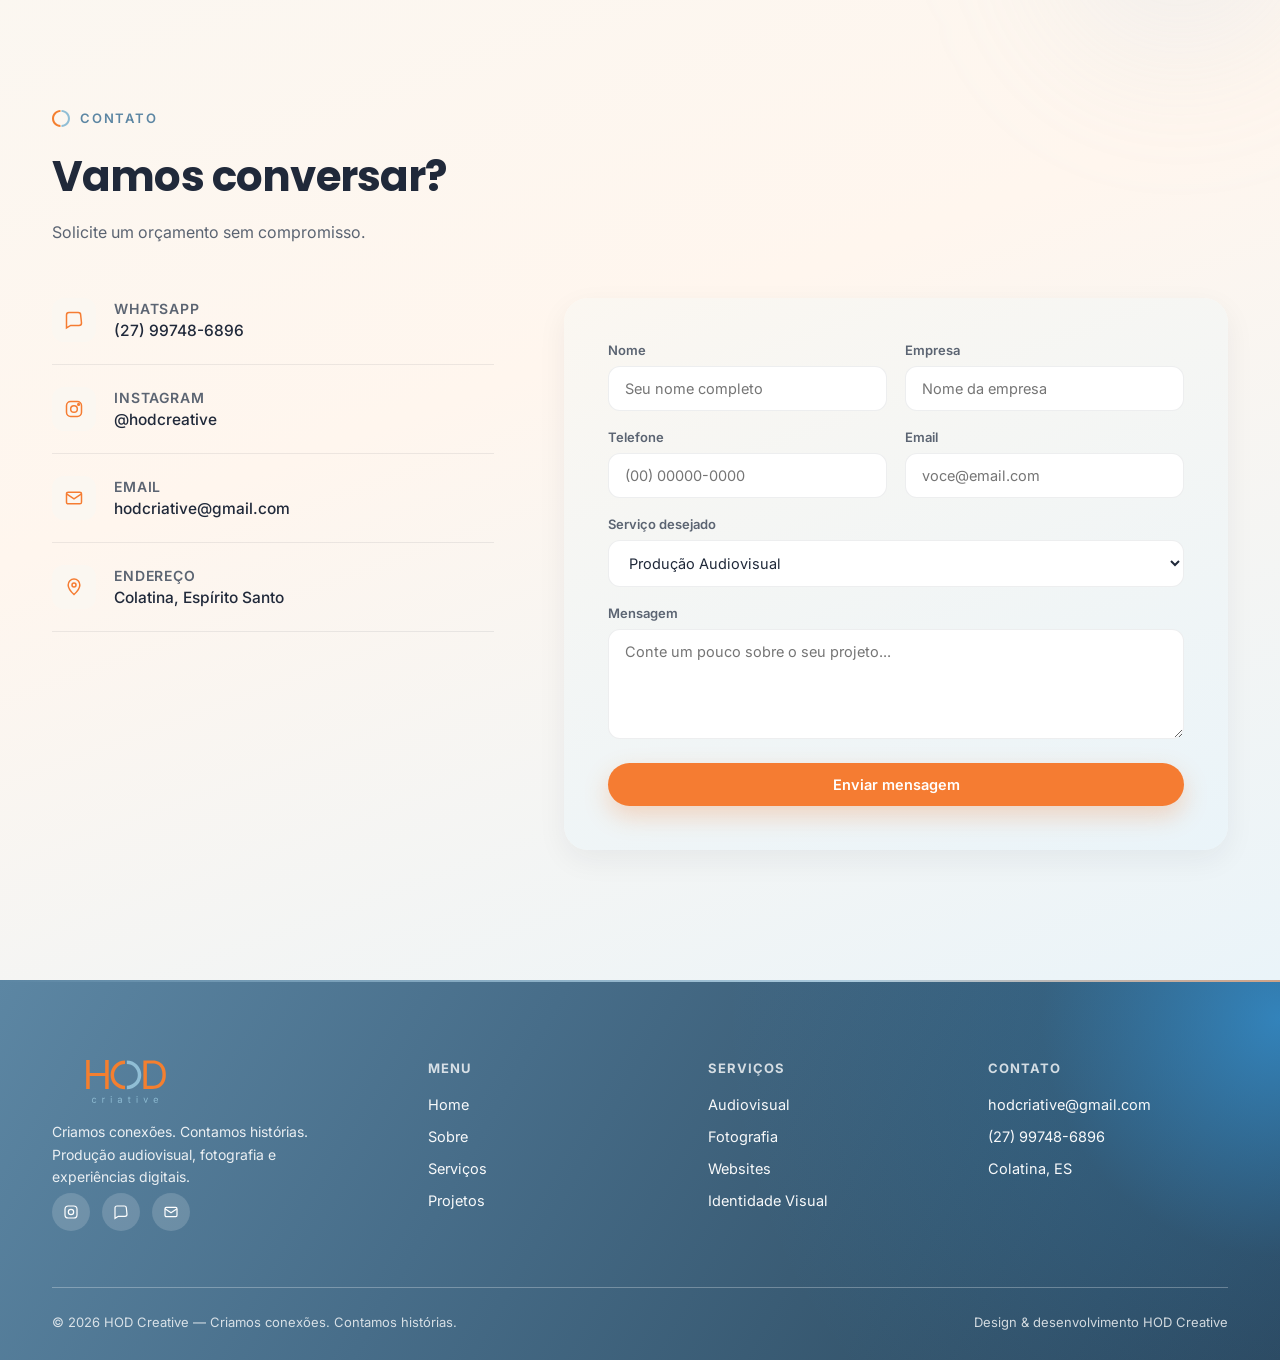
==== commit 20f62041: "Organizando CSS" ====
--- a/index.html
+++ b/index.html
@@ -22,7 +22,7 @@
 
 
 <title>HOD Creative</title>
-<link rel="stylesheet" href="CSS/style.css">
+<link rel="stylesheet" href="CSS/main.css">
 <link rel="shortcut icon" href="IMG/icon.svg" type="image/x-icon">
 
 <link rel="preconnect" href="https://fonts.googleapis.com">
--- a/CSS/main.css
+++ b/CSS/main.css
@@ -0,0 +1,16 @@
+@import url('base/variables.css');
+@import url('base/utilities.css');
+@import url('components/buttons.css');
+@import url('components/header.css');
+@import url('sections/hero.css');
+@import url('sections/about.css');
+@import url('sections/services.css');
+@import url('sections/projects.css');
+@import url('sections/diff.css');
+@import url('sections/cta.css');
+@import url('sections/contact.css');
+@import url('components/faq.css');
+@import url('sections/footer.css');
+@import url('page/portfolio-covers.css');
+@import url('responsive.css');
+@import url('theme-dark.css');
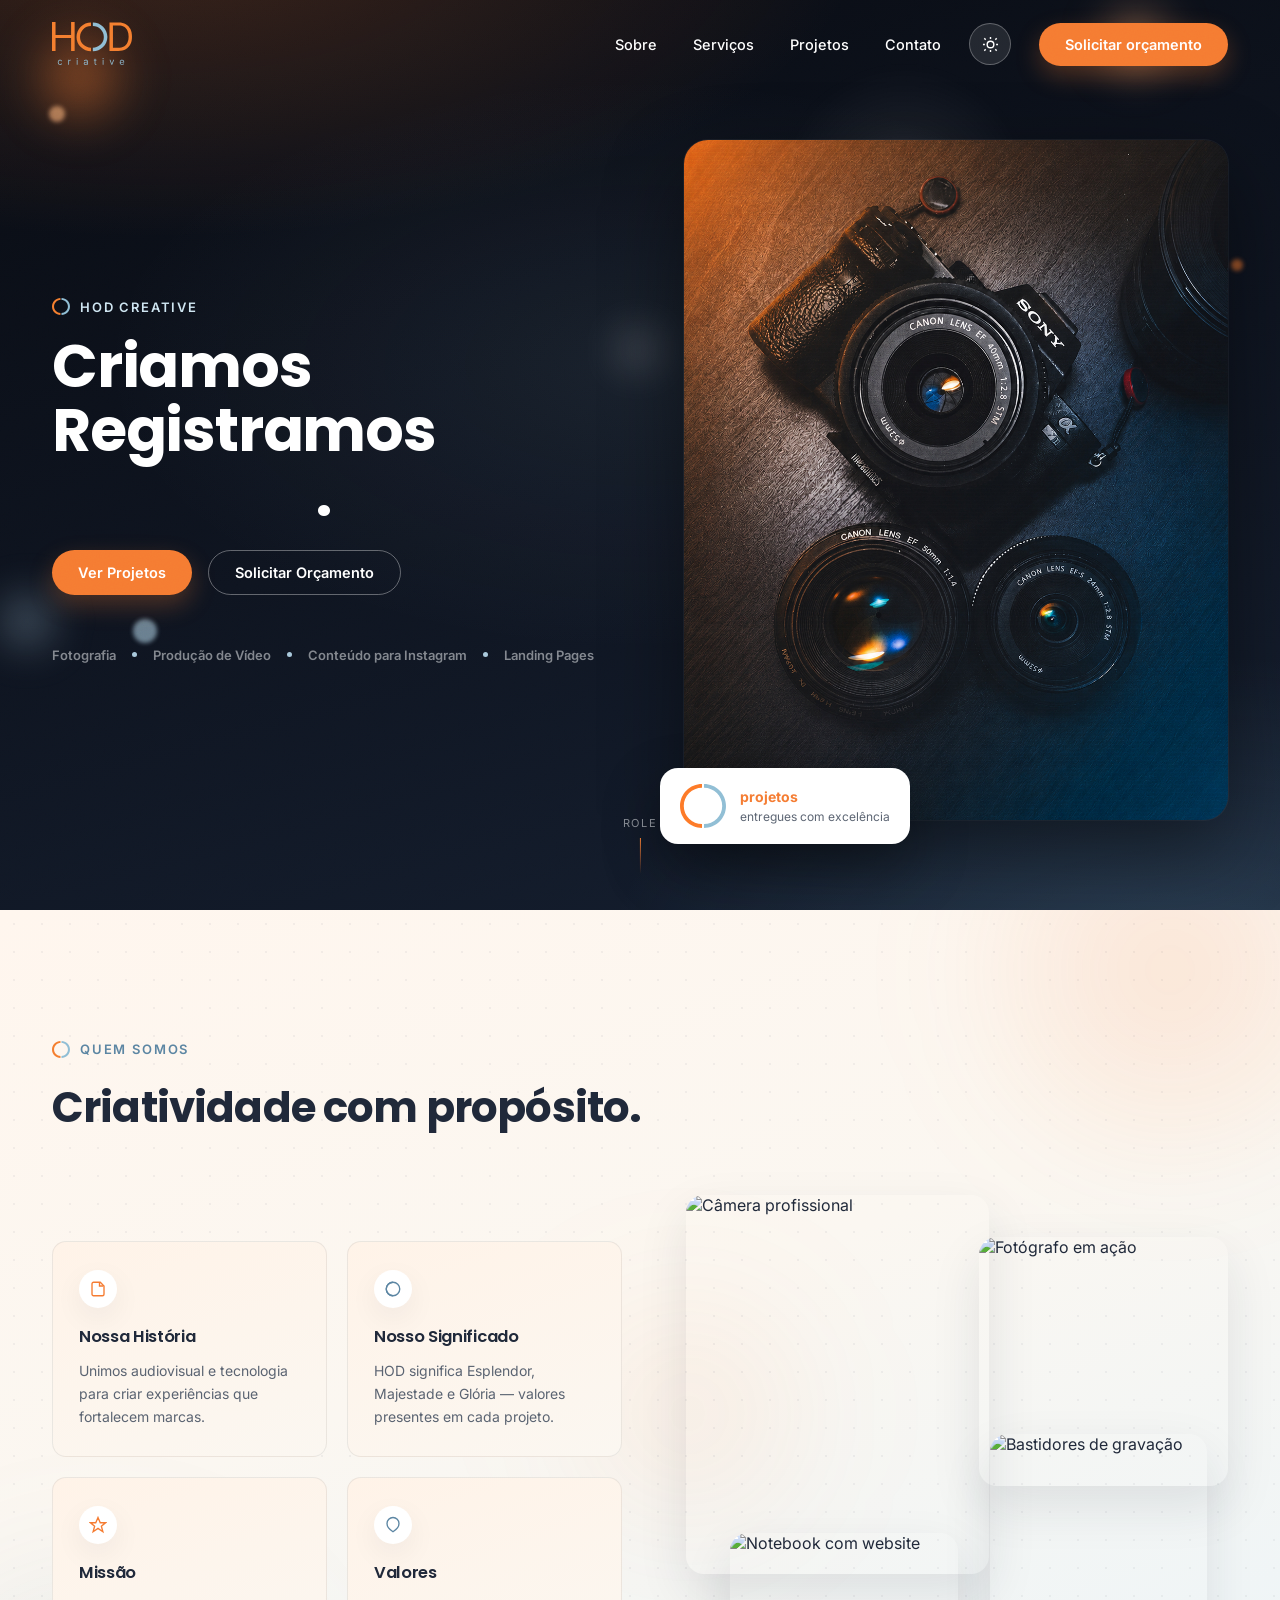
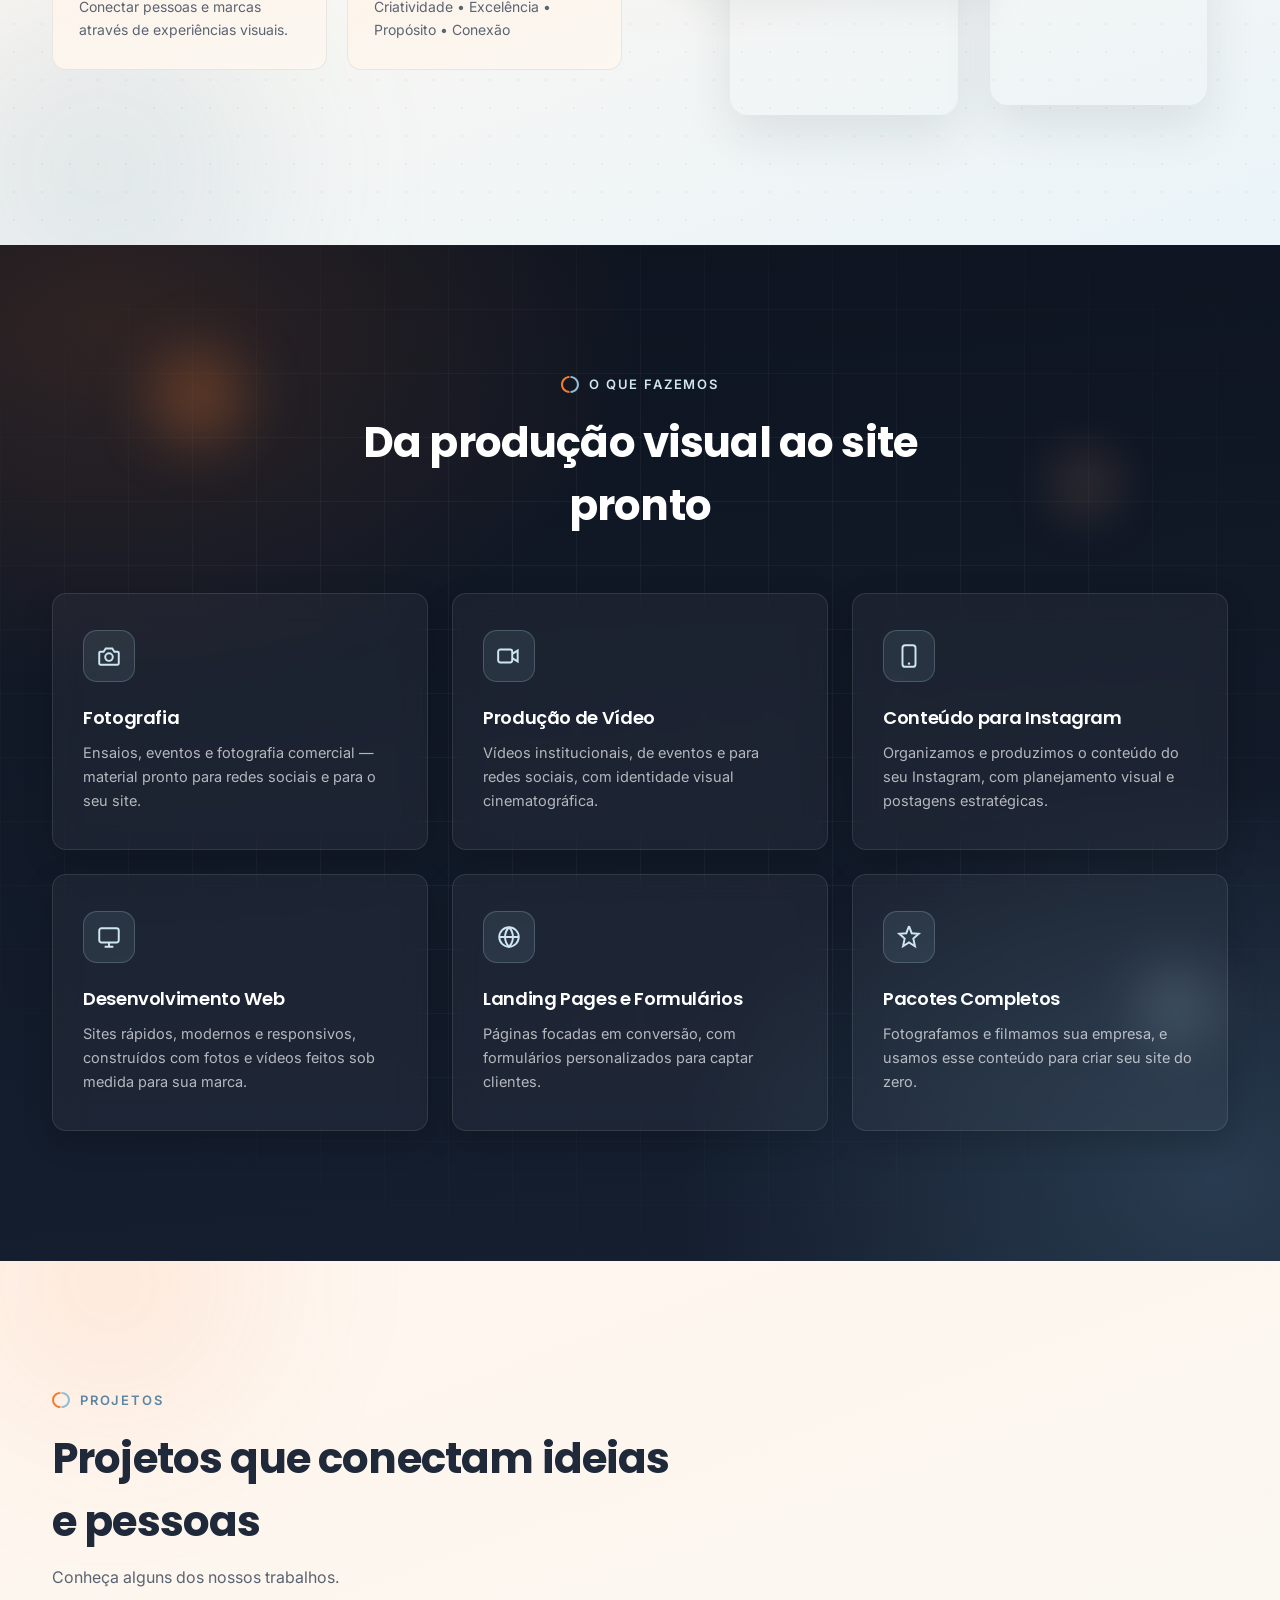
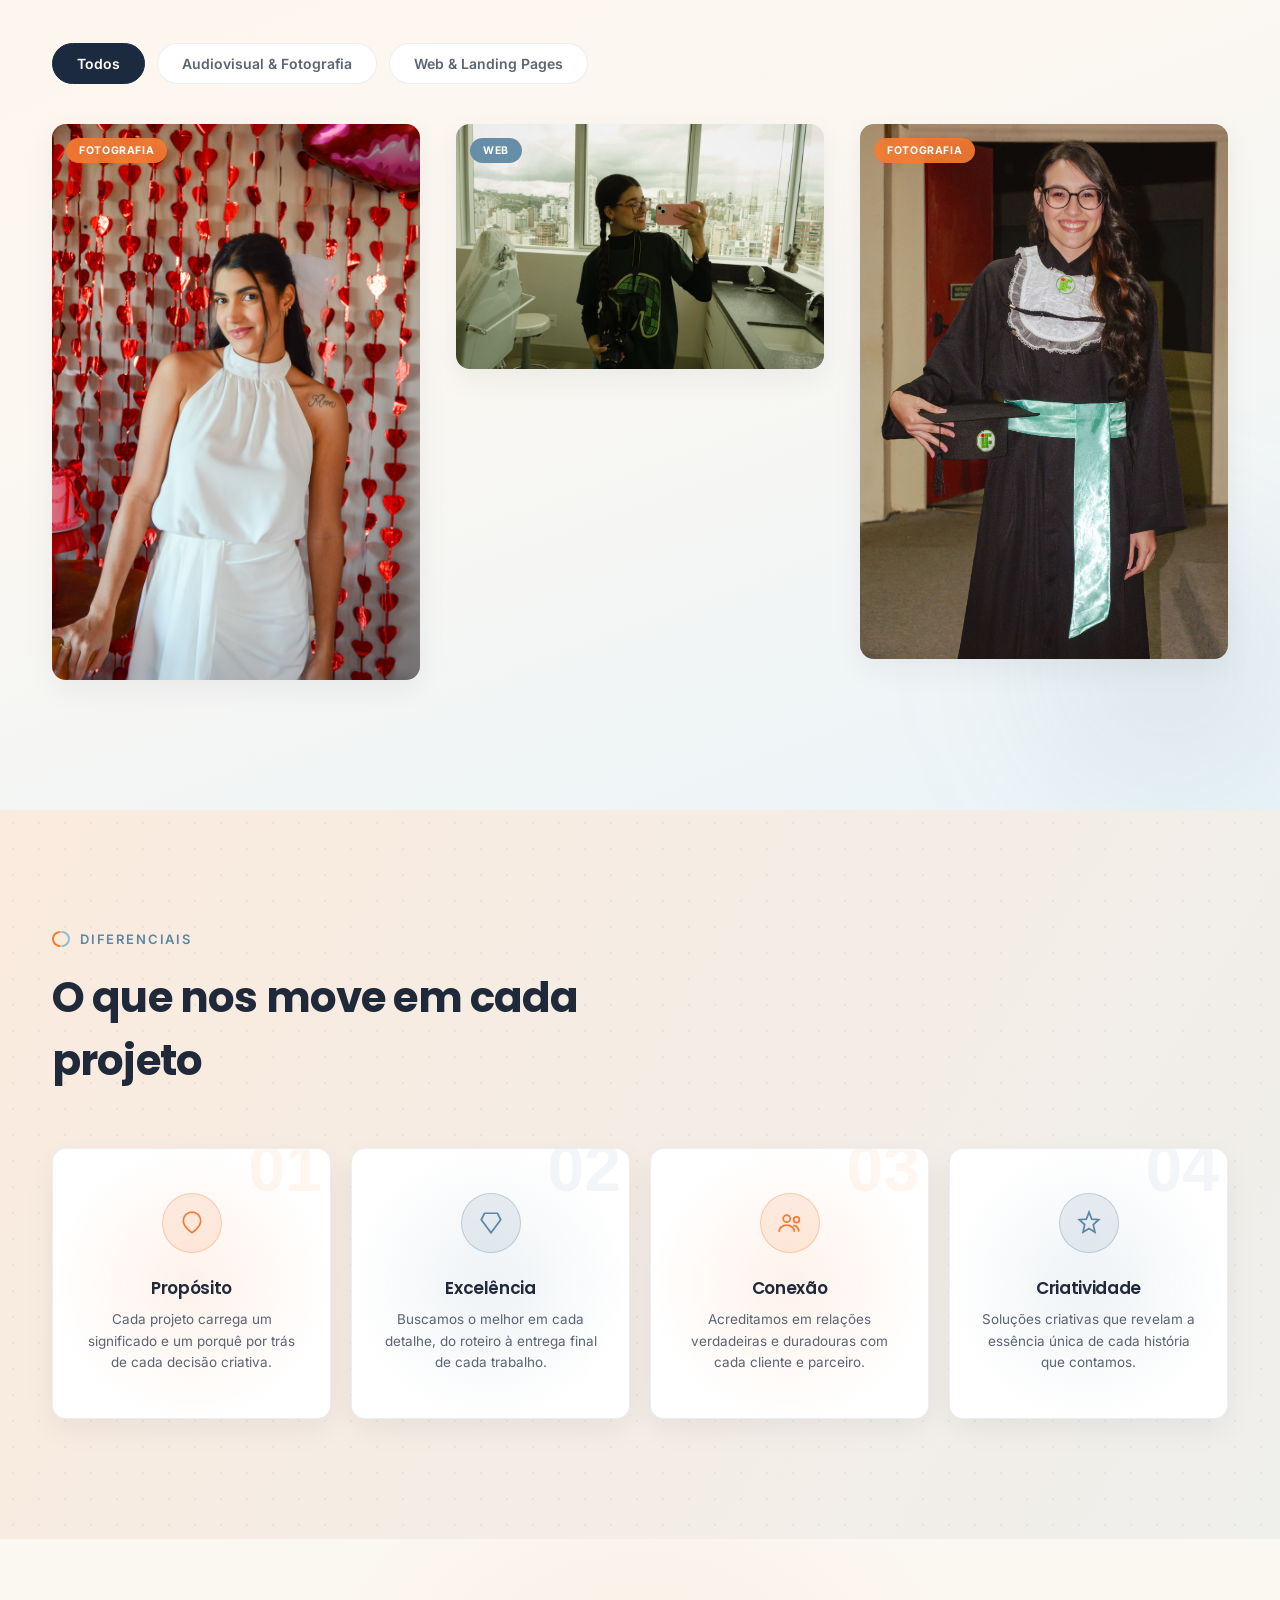
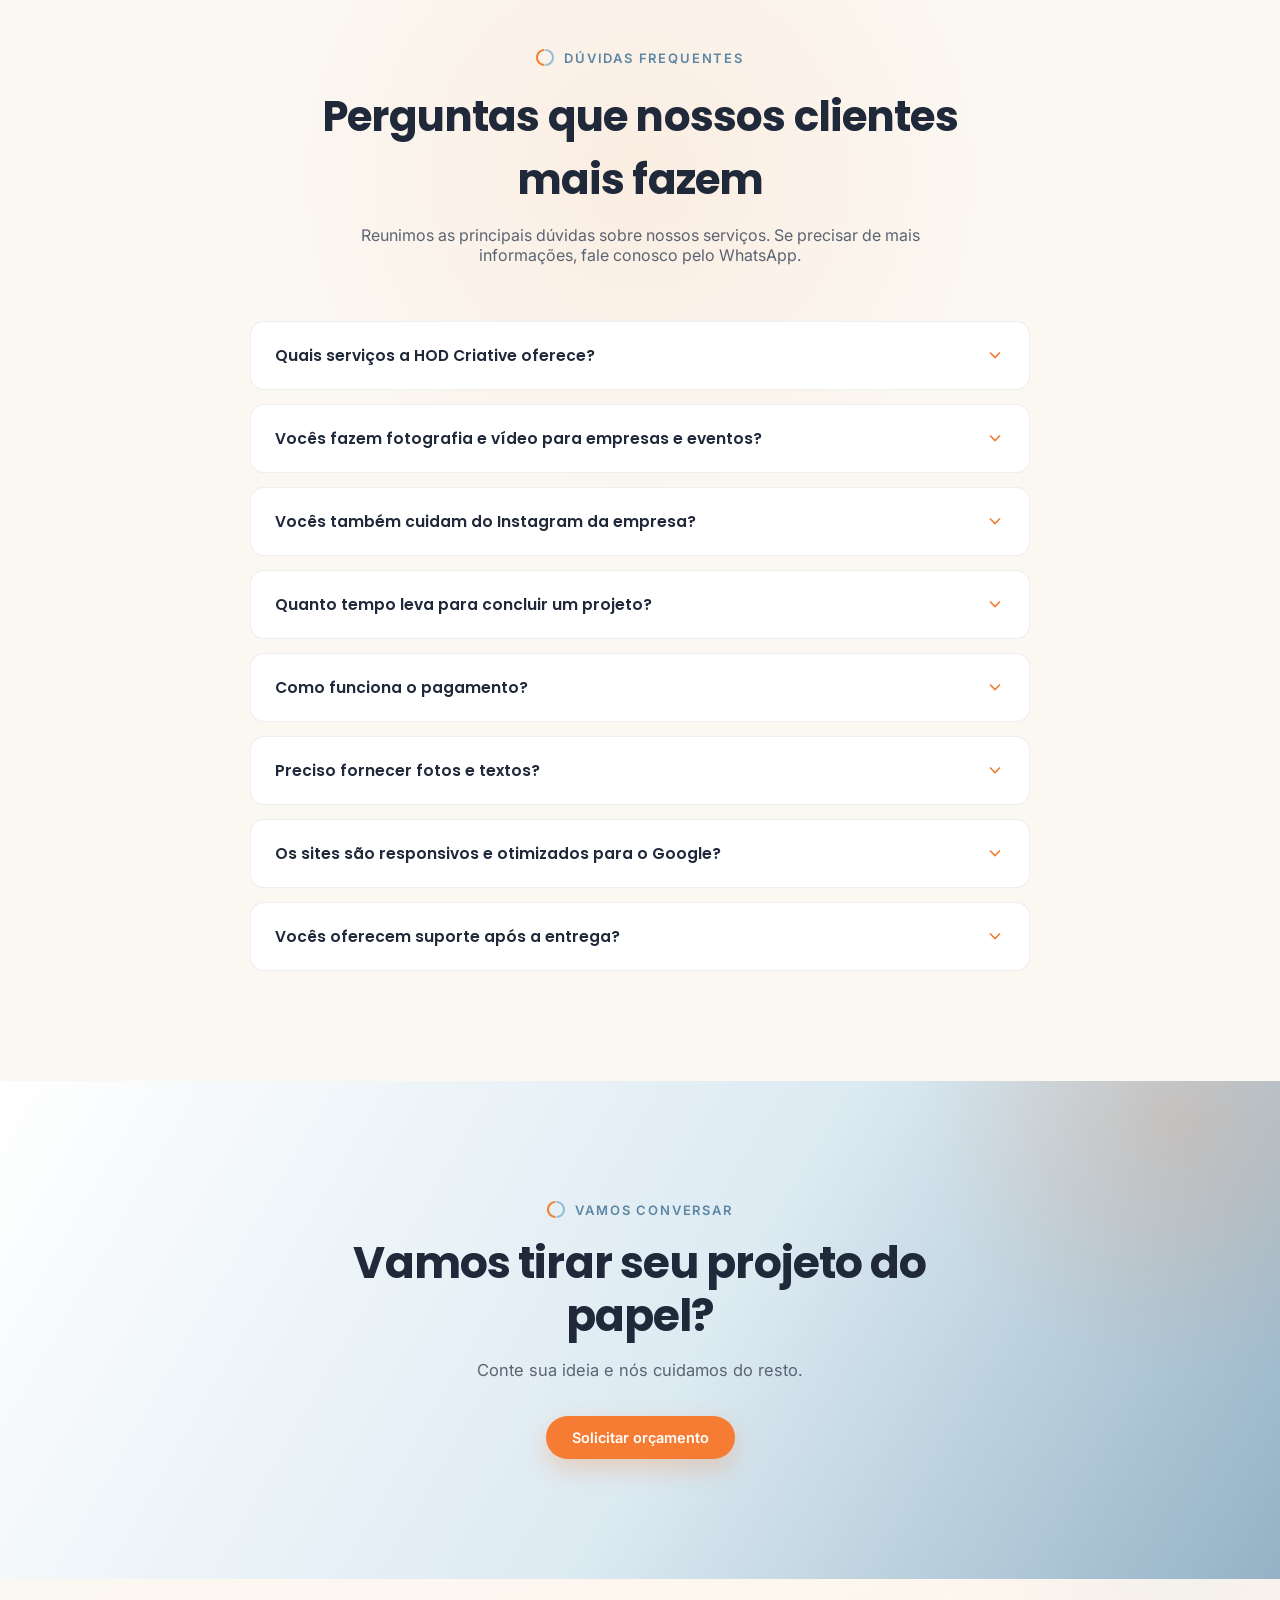
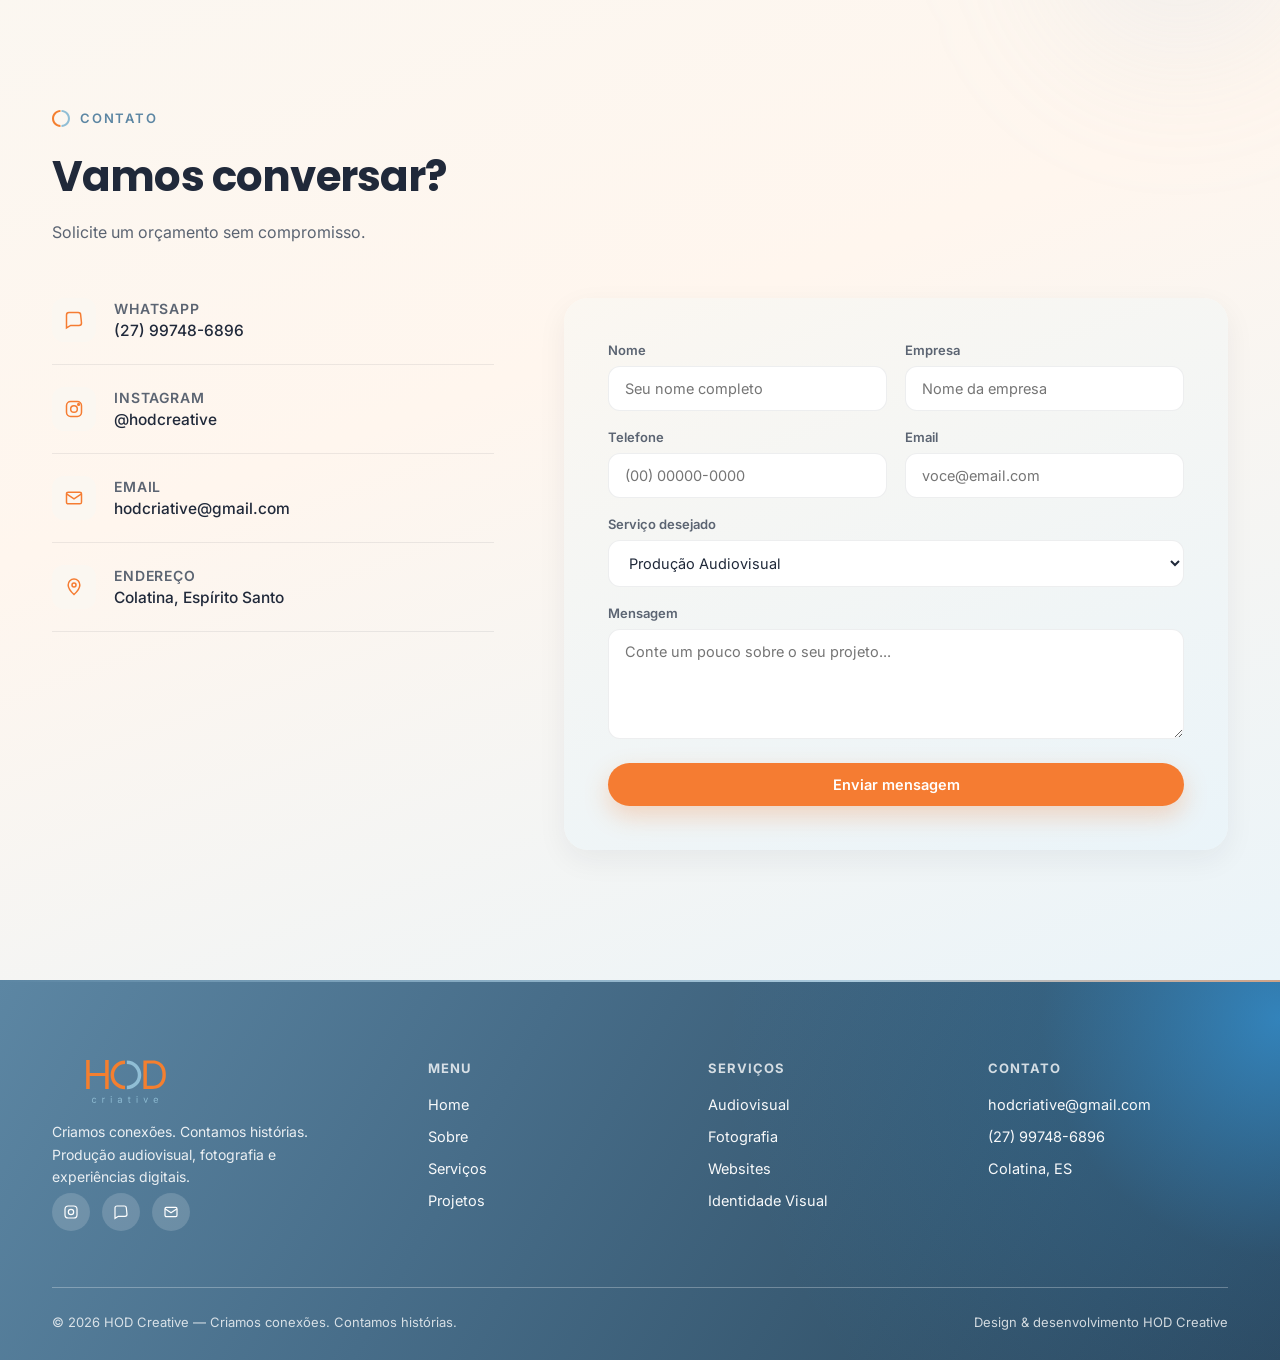
==== commit da0a123f: "Alterando dados do nav e footer" ====
--- a/index.html
+++ b/index.html
@@ -259,7 +259,6 @@
 
             <div class="about-visual reveal" id="aboutTilt">
                 <div class="stack-img s1"><img src="https://images.unsplash.com/photo-1500530855697-b586d89ba3ee?auto=format&fit=crop&w=700&q=80" alt="Câmera profissional"></div>
-                <div class="stack-img s1"><img src="https://images.unsplash.com/photo-1500530855697-b586d89ba3ee?auto=format&fit=crop&w=700&q=80" alt="Câmera profissional"></div>
                 <div class="stack-img s2"><img src="https://images.unsplash.com/photo-1493863641943-9b68992a8d07?auto=format&fit=crop&w=600&q=80" alt="Fotógrafo em ação"></div>
                 <div class="stack-img s3"><img src="https://images.unsplash.com/photo-1498050108023-c5249f4df085?auto=format&fit=crop&w=600&q=80" alt="Notebook com website"></div>
                 <div class="stack-img s4"><img src="https://images.unsplash.com/photo-1499750310107-5fef28a66643?auto=format&fit=crop&w=600&q=80" alt="Bastidores de gravação"></div>
--- a/CSS/main.css
+++ b/CSS/main.css
@@ -1,3 +1,25 @@
+/* ==========================================================================
+   HOD CREATIVE — style.css
+   Índice:
+     1.  Variáveis / Reset / Base
+     2.  Utilitários (wrap, eyebrow, reveal, grain, scroll progress)
+     3.  Botões
+     4.  Header / Navbar
+     5.  Theme toggle (claro/escuro) + Menu mobile
+     6.  Hero
+     7.  Sobre (About)
+     8.  Serviços (Services)
+     9.  Projetos (Projects)
+     10. Diferenciais (Diff)
+     11. CTA
+     12. Contato (Contact)
+     13. FAQ
+     14. Footer
+     15. Cards de cobertura (páginas internas de portfólio)
+     16. Responsivo
+     17. Tema escuro
+   ========================================================================== */
+
 @import url('base/variables.css');
 @import url('base/utilities.css');
 @import url('components/buttons.css');
